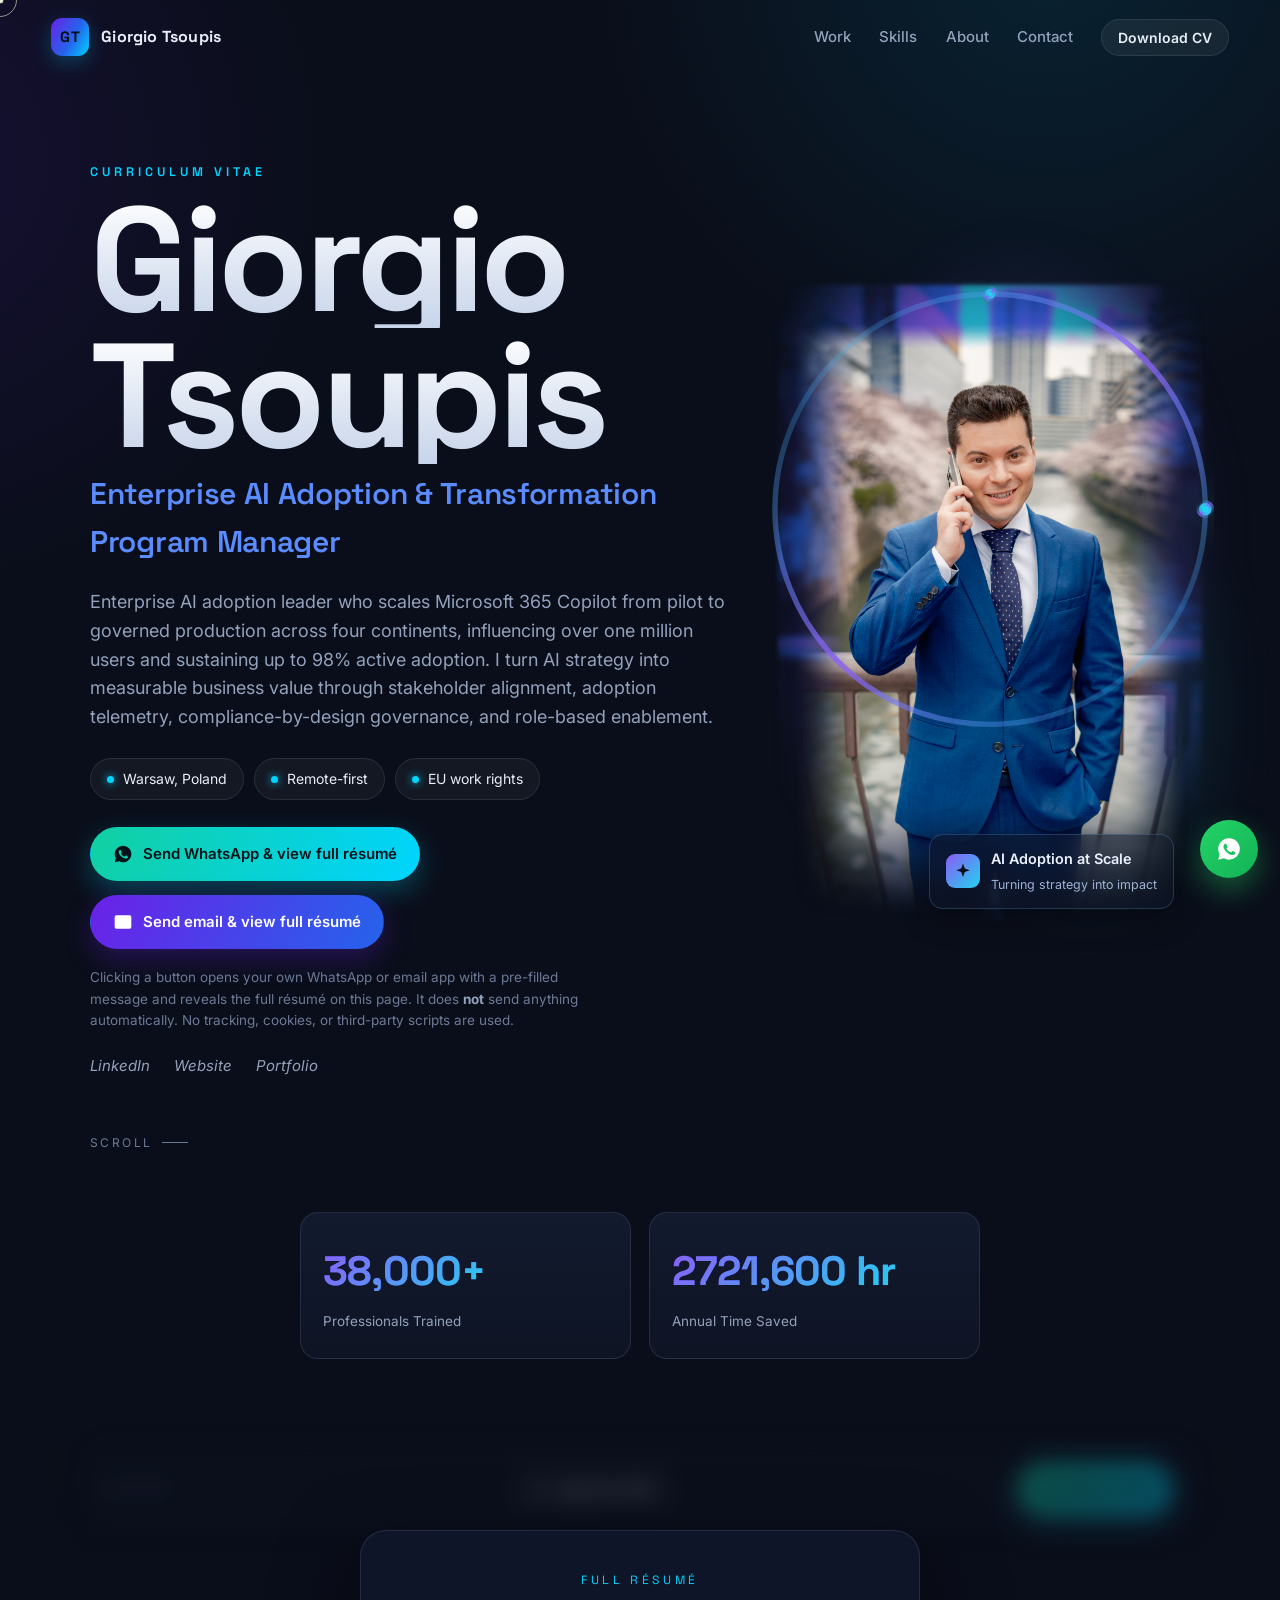
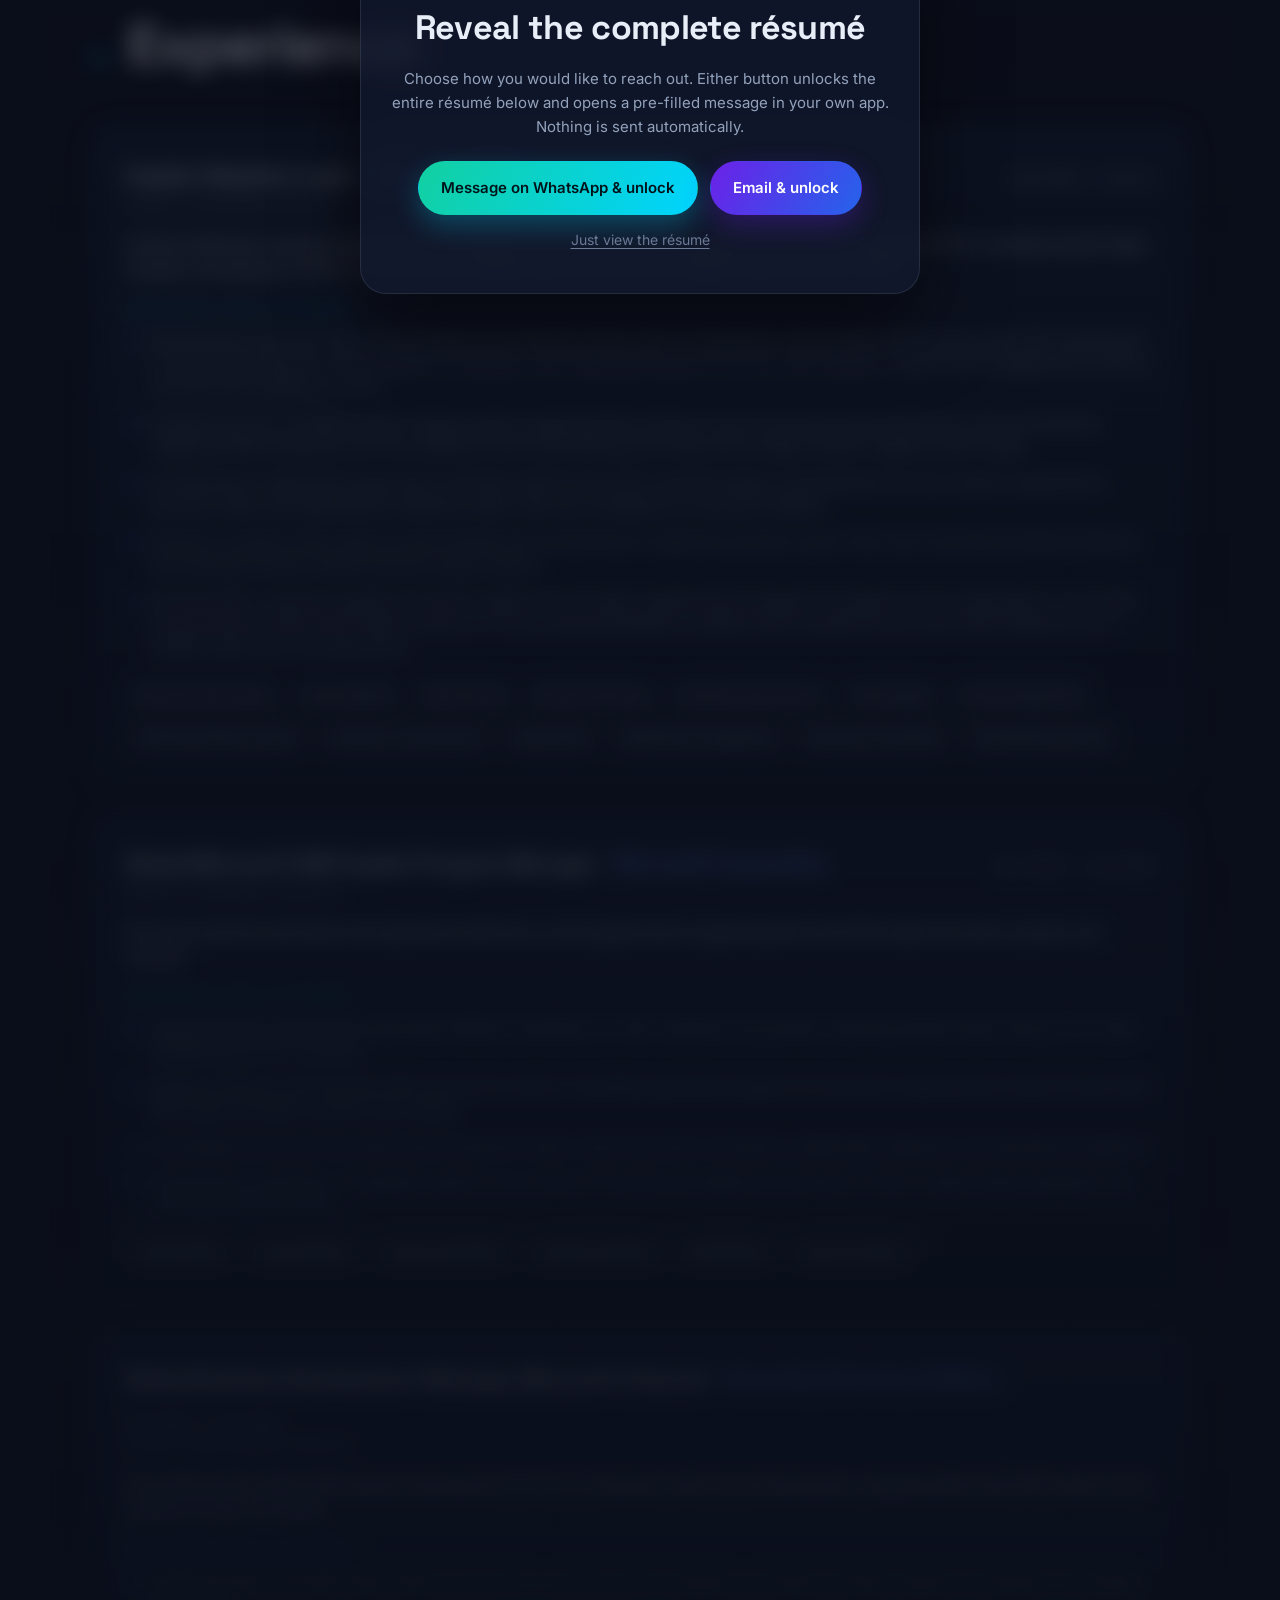
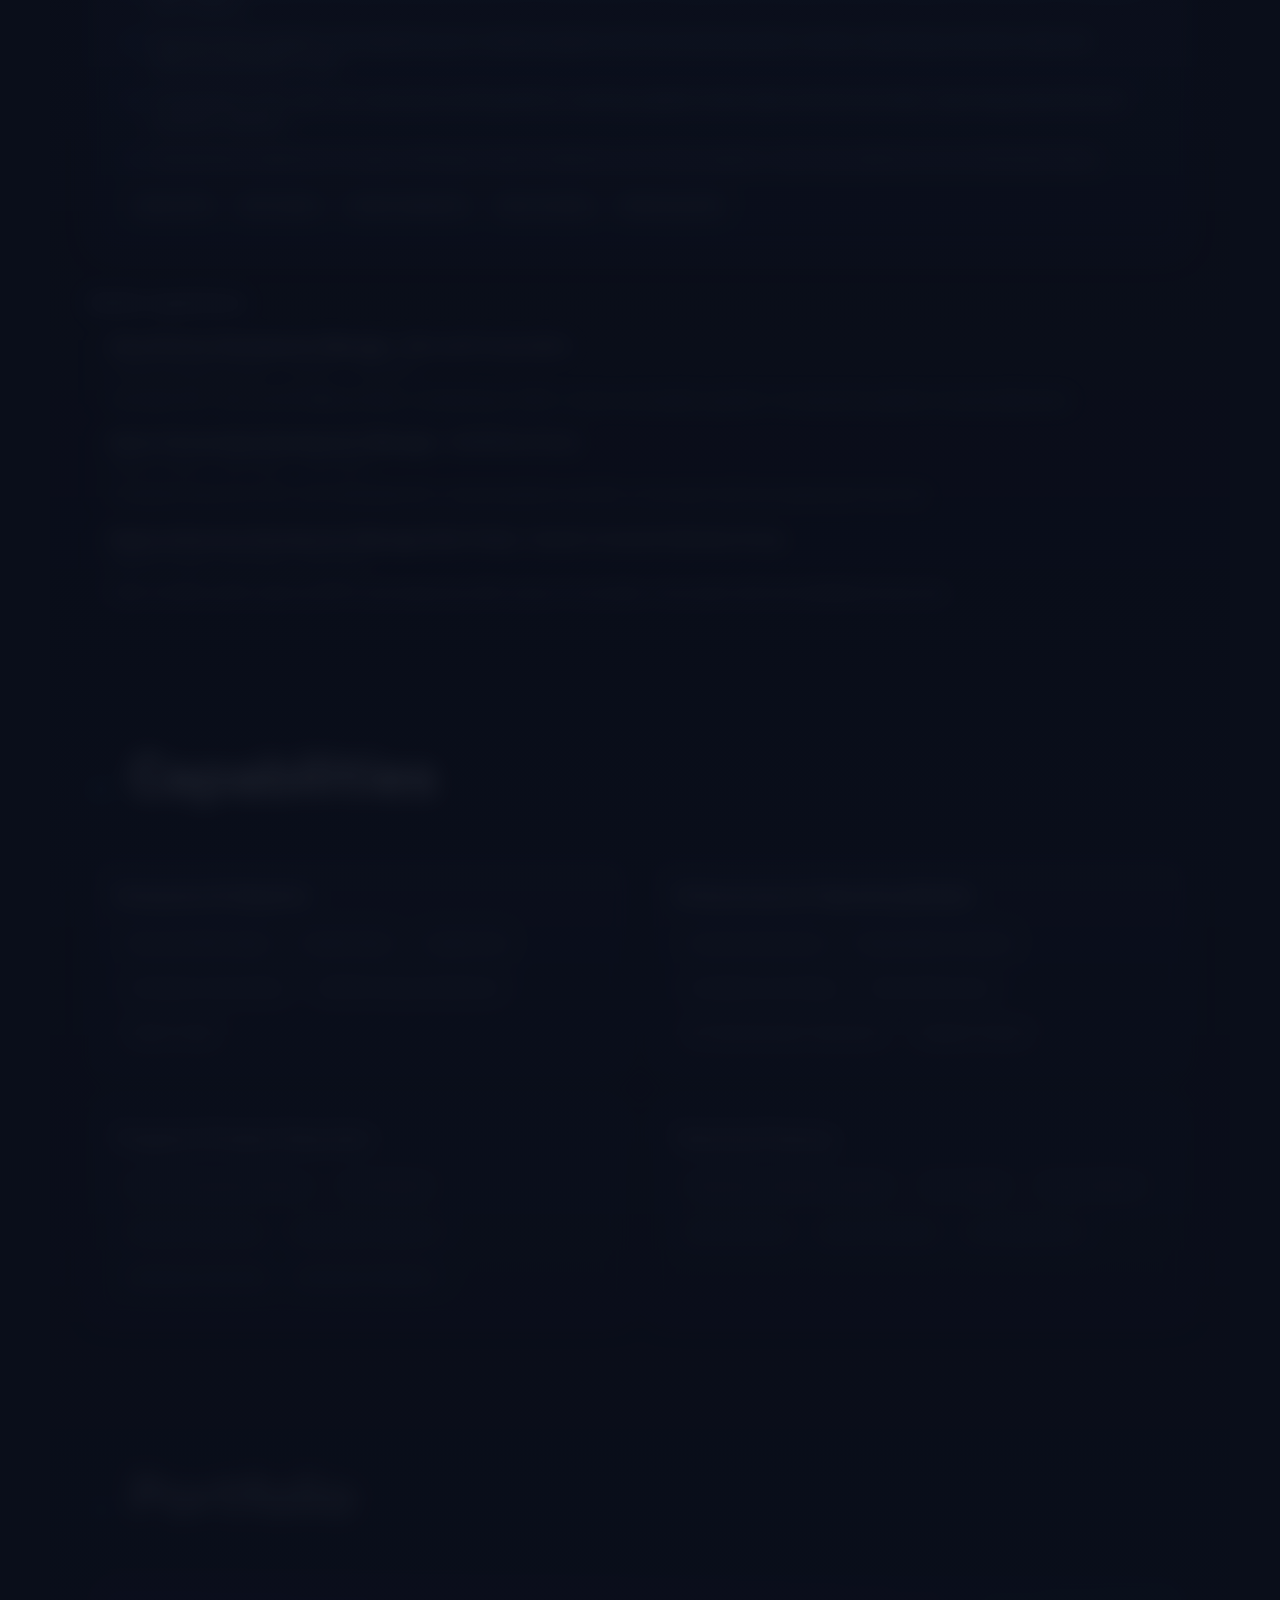
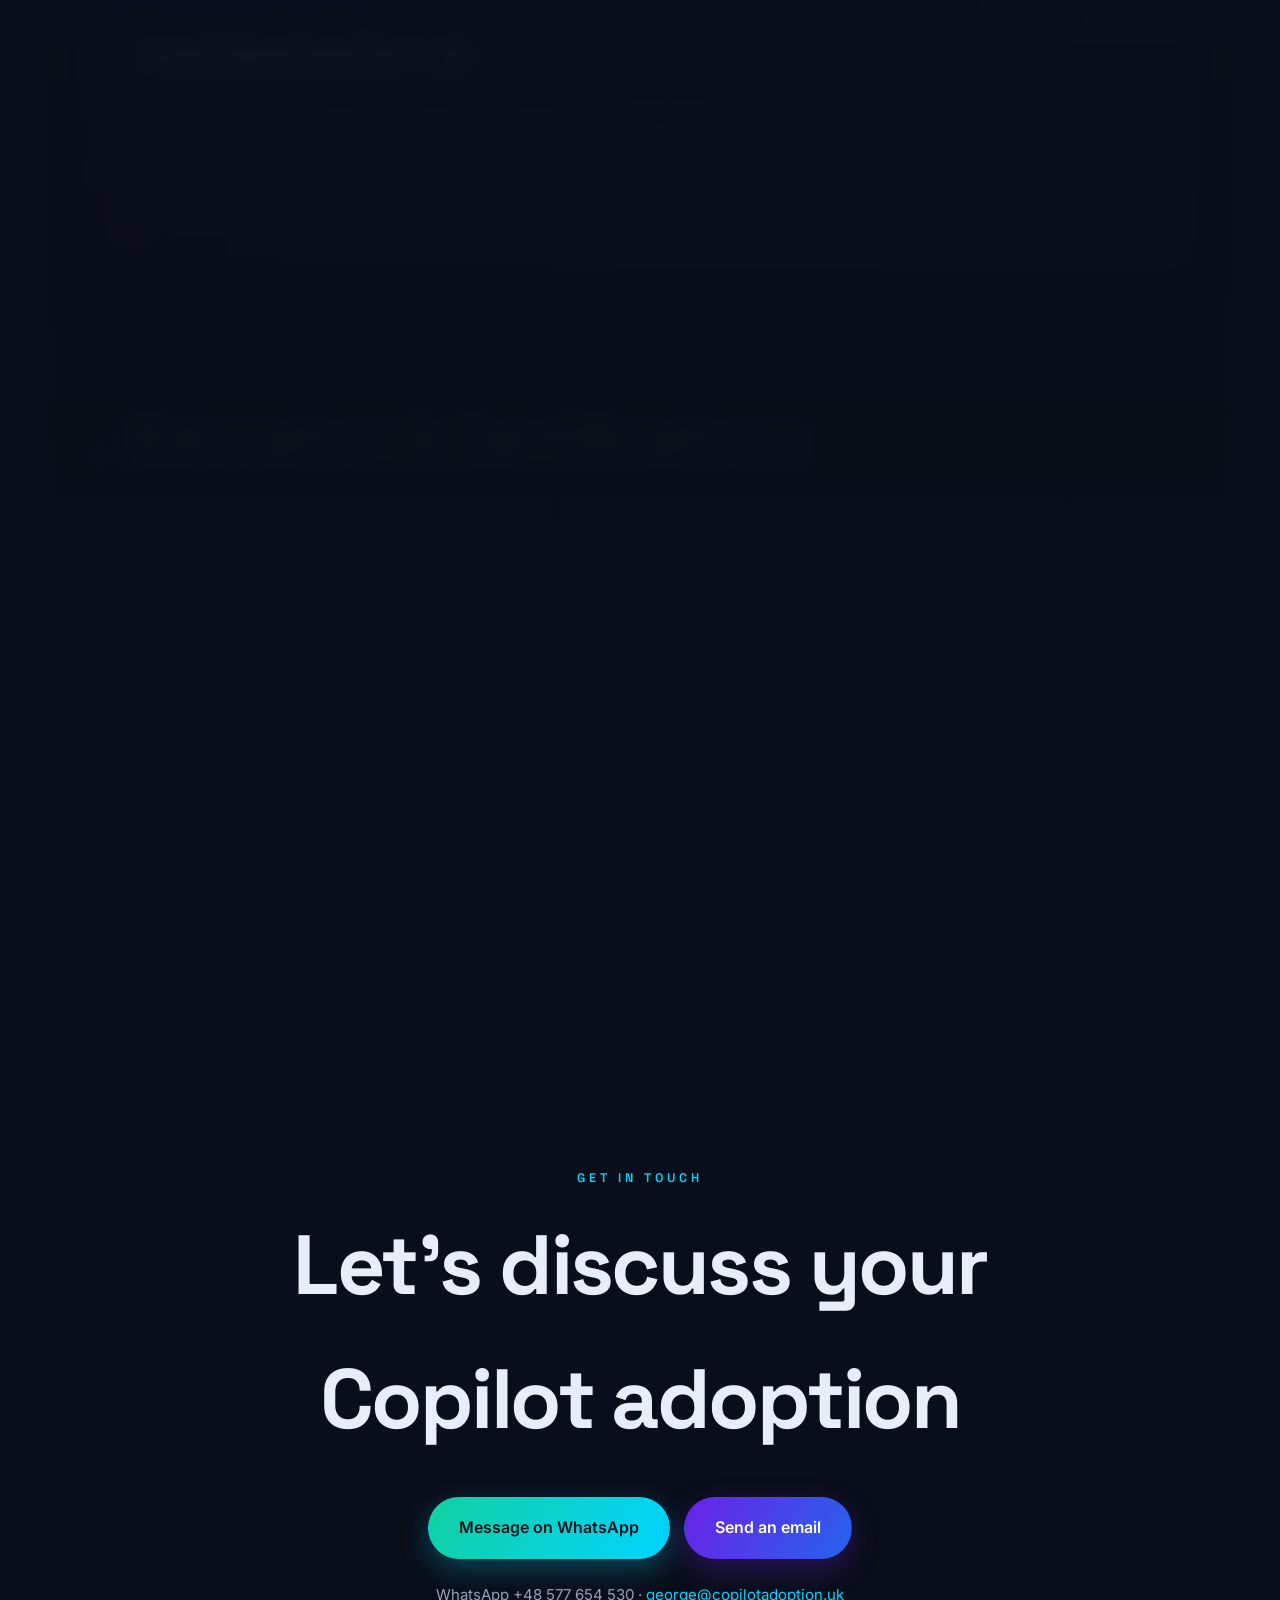
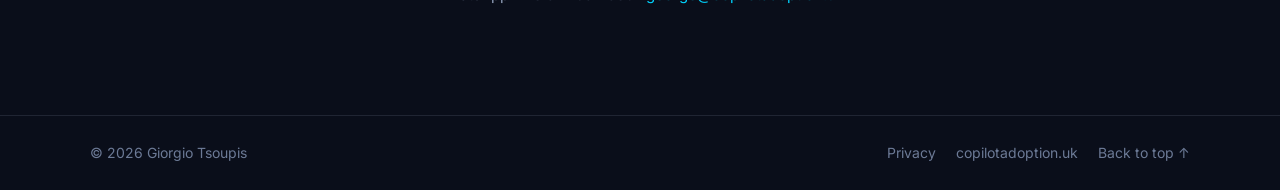
==== Resume_Website/index.html @ d21dc50c "Version 3" ====
<!DOCTYPE html>
<html lang="en">
<head>
<meta charset="UTF-8" />
<meta name="viewport" content="width=device-width, initial-scale=1.0" />
<title>Giorgio Tsoupis — Enterprise AI Adoption & Transformation Program Manager</title>
<meta name="description" content="Interactive résumé of Giorgio (George) Tsoupis, Enterprise AI Adoption & Transformation Program Manager. Microsoft 365 Copilot adoption at scale, 98% active usage, 1M+ users influenced." />
<meta name="author" content="Giorgio Tsoupis" />
<meta name="theme-color" content="#0A0E1A" />
<link rel="canonical" href="https://www.copilotadoption.uk/" />

<!-- Open Graph -->
<meta property="og:type" content="profile" />
<meta property="og:title" content="Giorgio Tsoupis — Enterprise AI Adoption & Transformation Program Manager" />
<meta property="og:description" content="Microsoft 365 Copilot adoption at scale. 98% active usage, 1M+ users influenced, one of Europe's largest 2025 rollouts." />
<meta property="og:image" content="assets/img/og-image.jpg" />
<meta property="og:url" content="https://www.copilotadoption.uk/" />
<meta name="twitter:card" content="summary_large_image" />

<link rel="icon" href="assets/img/favicon.svg" type="image/svg+xml" />
<link rel="apple-touch-icon" href="assets/img/avatar-512.jpg" />

<!-- Fonts -->
<link rel="preconnect" href="https://fonts.googleapis.com" />
<link rel="preconnect" href="https://fonts.gstatic.com" crossorigin />
<link href="https://fonts.googleapis.com/css2?family=Inter:wght@400;500;600&family=Space+Grotesk:wght@500;600;700&display=swap" rel="stylesheet" />

<link rel="stylesheet" href="assets/css/styles.css" />
<link rel="stylesheet" href="assets/css/hero-blend.css" />
<link rel="stylesheet" href="assets/css/print.css" media="print" />

<style>
/* ===== Impact counters — CSS counter animation (no JS number formatting) ===== */
@property --impact-trained { syntax: "<integer>"; initial-value: 1; inherits: false; }
@property --impact-saved   { syntax: "<integer>"; initial-value: 1; inherits: false; }

/* Close the dead space between the hero scroll hint and the counters */
.hero { min-height: 92vh; }

/* Two cards share the width of the old four-box row, never exceeding it */
.metrics-duo {
  display: grid;
  grid-template-columns: repeat(2, minmax(0, 1fr));
  max-width: 760px;
  margin: -2rem auto 0; /* pull the row up toward the scroll hint */
  padding-top: 2rem;
}
.metric-impact .metric-value {
  white-space: nowrap;
  font-size: clamp(1.5rem, 3.2vw, 2.75rem); /* one line, row height <= old boxes */
}

/* Static fallback (no-JS) is replaced by the animated counter once running */
.metrics-duo.impact-run .impact-fallback { display: none; }

.metrics-duo.impact-run .impact-count-trained {
  animation: impactCountTrained 5s cubic-bezier(.22,.61,.36,1) both;
  counter-reset: impactN var(--impact-trained);
}
.metrics-duo.impact-run .impact-count-saved {
  animation: impactCountSaved 5s cubic-bezier(.22,.61,.36,1) both;
  counter-reset: impactN var(--impact-saved);
}
.metrics-duo.impact-run .impact-count::after {
  display: inline-block;
  background: linear-gradient(135deg, #8b5cf6 0%, #22d3ee 100%);
  -webkit-background-clip: text;
  background-clip: text;
  color: transparent;
}
.metrics-duo.impact-run .impact-count-trained::after { content: counter(impactN) ",000+"; }
.metrics-duo.impact-run .impact-count-saved::after   { content: counter(impactN) ",600 hr"; }

@keyframes impactCountTrained { from { --impact-trained: 1; } to { --impact-trained: 38; } }
@keyframes impactCountSaved   { from { --impact-saved: 1; }   to { --impact-saved: 2721; } }

@media (max-width: 640px) {
  .metrics-duo { grid-template-columns: 1fr; margin-top: 0; }
}
@media (prefers-reduced-motion: reduce) {
  .metrics-duo.impact-run .impact-count-trained,
  .metrics-duo.impact-run .impact-count-saved { animation-duration: 1.2s; }
}
</style>

<!-- Structured data -->
<script type="application/ld+json">
{
  "@context": "https://schema.org",
  "@type": "Person",
  "name": "Giorgio Tsoupis",
  "alternateName": "George Tsoupis",
  "jobTitle": "Enterprise AI Adoption & Transformation Program Manager",
  "url": "https://www.copilotadoption.uk",
  "address": { "@type": "PostalAddress", "addressLocality": "Warsaw", "addressCountry": "PL" },
  "sameAs": [
    "https://www.linkedin.com/in/george-tsoupis-ai-program-manager/",
    "https://www.copilotadoption.uk"
  ],
  "knowsLanguage": ["English", "Italian", "Greek", "Spanish"]
}
</script>
</head>
<body>
<a class="skip-link" href="#experience">Skip to résumé content</a>

<!-- Scroll progress -->
<div class="scroll-progress" aria-hidden="true"><span id="progressBar"></span></div>

<!-- Custom cursor -->
<div class="cursor" id="cursorDot" aria-hidden="true"></div>
<div class="cursor-ring" id="cursorRing" aria-hidden="true"></div>

<!-- Header -->
<header class="site-header" id="siteHeader">
  <a href="#top" class="brand" data-cursor="link">
    <span class="brand-mark">GT</span>
    <span class="brand-name">Giorgio Tsoupis</span>
  </a>
  <nav class="site-nav" aria-label="Primary">
    <a href="#experience" data-cursor="link">Work</a>
    <a href="#skills" data-cursor="link">Skills</a>
    <a href="#about" data-cursor="link">About</a>
    <a href="#contact" data-cursor="link">Contact</a>
    <button type="button" class="nav-pdf" id="navPdf" data-cursor="link">Download CV</button>
  </nav>
</header>

<main id="top">

  <!-- HERO -->
  <section class="hero" aria-label="Introduction">
    <div class="hero-grid">
      <div class="hero-text">
        <p class="eyebrow reveal" data-reveal>Curriculum Vitae</p>
        <h1 class="hero-name">
          <span class="line"><span class="line-inner">Giorgio</span></span>
          <span class="line"><span class="line-inner">Tsoupis</span></span>
        </h1>
        <p class="hero-headline reveal" data-reveal>Enterprise AI Adoption &amp; Transformation Program Manager</p>
        <p class="hero-summary reveal" data-reveal>Enterprise AI adoption leader who scales Microsoft&nbsp;365 Copilot from pilot to governed production across four continents, influencing over one million users and sustaining up to 98% active adoption. I turn AI strategy into measurable business value through stakeholder alignment, adoption telemetry, compliance-by-design governance, and role-based enablement.</p>
        <ul class="chips reveal" data-reveal>
          <li><span class="dot"></span>Warsaw, Poland</li>
          <li><span class="dot"></span>Remote-first</li>
          <li><span class="dot"></span>EU work rights</li>
        </ul>
        <div class="hero-cta reveal" data-reveal>
          <a class="btn btn-primary" id="ctaWhatsapp" href="#" data-cursor="cta">
            <svg viewBox="0 0 24 24" width="20" height="20" aria-hidden="true"><path fill="currentColor" d="M12.04 2c-5.5 0-9.96 4.46-9.96 9.96 0 1.76.46 3.45 1.34 4.95L2 22l5.25-1.38a9.9 9.9 0 0 0 4.79 1.22h.01c5.5 0 9.96-4.46 9.96-9.96S17.54 2 12.04 2zm5.8 14.06c-.24.68-1.4 1.32-1.94 1.36-.5.05-.97.24-3.27-.68-2.76-1.09-4.5-3.94-4.64-4.13-.14-.19-1.11-1.48-1.11-2.82 0-1.34.7-2 .95-2.27.24-.27.53-.34.71-.34.18 0 .36 0 .51.01.16.01.39-.06.6.46.24.58.82 2 .89 2.14.07.14.12.31.02.5-.09.19-.14.31-.28.48-.14.17-.29.37-.42.5-.14.14-.28.29-.12.56.16.27.71 1.17 1.53 1.9 1.05.94 1.94 1.23 2.21 1.37.27.14.43.12.59-.07.16-.19.68-.79.86-1.06.18-.27.36-.22.6-.13.24.09 1.55.73 1.82.86.27.14.45.2.51.31.07.12.07.66-.17 1.34z"/></svg>
            Send WhatsApp &amp; view full résumé
          </a>
          <a class="btn btn-secondary" id="ctaEmail" href="#" data-cursor="cta">
            <svg viewBox="0 0 24 24" width="20" height="20" aria-hidden="true"><path fill="currentColor" d="M4 4h16a2 2 0 0 1 2 2v12a2 2 0 0 1-2 2H4a2 2 0 0 1-2-2V6a2 2 0 0 1 2-2zm8 7L4.5 6.5v.01L12 11l7.5-4.49V6.5L12 11z"/></svg>
            Send email &amp; view full résumé
          </a>
        </div>
        <p class="hero-note reveal" data-reveal>Clicking a button opens your own WhatsApp or email app with a pre-filled message and reveals the full résumé on this page. It does <strong>not</strong> send anything automatically. No tracking, cookies, or third-party scripts are used.</p>
        <ul class="hero-social reveal" data-reveal>
          <li><a href="https://www.linkedin.com/in/george-tsoupis-ai-program-manager/" target="_blank" rel="noopener noreferrer" data-cursor="link">LinkedIn</a></li>
          <li><a href="https://www.copilotadoption.uk" target="_blank" rel="noopener noreferrer" data-cursor="link">Website</a></li>
          <li><a href="https://www.copilotadoption.uk" target="_blank" rel="noopener noreferrer" data-cursor="link" id="portfolioLink">Portfolio</a></li>
        </ul>
      </div>
      <div class="hero-media reveal" data-reveal>
        <div class="portrait-frame" data-cursor="media">

          <!-- Duotone environment layer (sits behind the photo) -->
          <span class="hero-scene" aria-hidden="true"></span>

          <!-- Original photo — face & hair untouched, edges feathered in the PNG -->
          <img
            src="assets/img/portrait-blend.png"
            alt="Portrait of Giorgio Tsoupis in a blue suit"
            width="1366" height="2048" loading="eager" decoding="async" />

          <!-- Orbital accent ring -->
          <svg class="hero-orbit" viewBox="0 0 100 100" aria-hidden="true">
            <defs>
              <linearGradient id="heroOrbitGrad" x1="0" y1="0" x2="1" y2="1">
                <stop offset="0"   stop-color="#22d3ee" stop-opacity="0.0"/>
                <stop offset="0.5" stop-color="#8b5cf6" stop-opacity="0.8"/>
                <stop offset="1"   stop-color="#22d3ee" stop-opacity="0.0"/>
              </linearGradient>
            </defs>
            <circle cx="50" cy="50" r="48"/>
            <circle class="node" cx="98" cy="50" r="1.4"/>
            <circle class="node" cx="50" cy="2"  r="1.1"/>
          </svg>

          <!-- Floating credibility micro-card -->
          <div class="hero-tag" aria-hidden="true">
            <span class="tag-ico">
              <svg viewBox="0 0 24 24" width="18" height="18"><path fill="currentColor" d="M12 2l2.4 6.6L21 11l-6.6 2.4L12 20l-2.4-6.6L3 11l6.6-2.4L12 2z"/></svg>
            </span>
            <span>
              <span class="tag-title">AI Adoption at Scale</span><br>
              <span class="tag-sub">Turning strategy into impact</span>
            </span>
          </div>

        </div>
      </div>
    </div>
    <div class="scroll-hint" aria-hidden="true"><span>Scroll</span><i></i></div>
  </section>

  <!-- METRICS: two animated CSS counters (replaces the four stat boxes) -->
  <section class="metrics metrics-duo" id="impactStats" aria-label="Key results">
    <div class="metric metric-impact" data-reveal>
      <div class="metric-value impact-count impact-count-trained"><span class="impact-fallback">38,000+</span></div>
      <div class="metric-label">Professionals Trained</div>
    </div>
    <div class="metric metric-impact" data-reveal>
      <div class="metric-value impact-count impact-count-saved"><span class="impact-fallback">2,721,600 hr</span></div>
      <div class="metric-label">Annual Time Saved</div>
    </div>
  </section>

  <!-- RESUME (gated / blurred until unlocked) -->
  <div class="resume-wrap" id="resumeWrap">
    <div class="resume-gate" id="resumeGate" role="region" aria-label="Reveal full résumé">
      <div class="gate-inner">
        <p class="gate-kicker">Full résumé</p>
        <h2 class="gate-title">Reveal the complete résumé</h2>
        <p class="gate-text">Choose how you would like to reach out. Either button unlocks the entire résumé below and opens a pre-filled message in your own app. Nothing is sent automatically.</p>
        <div class="gate-cta">
          <a class="btn btn-primary" id="gateWhatsapp" href="#" data-cursor="cta">Message on WhatsApp &amp; unlock</a>
          <a class="btn btn-secondary" id="gateEmail" href="#" data-cursor="cta">Email &amp; unlock</a>
        </div>
        <button type="button" class="gate-skip" id="gateSkip" data-cursor="link">Just view the résumé</button>
      </div>
    </div>

    <div class="resume" id="resume" aria-hidden="false">

      <!-- Toolbar -->
      <div class="resume-toolbar" id="resumeToolbar">
        <span class="toolbar-label">Résumé</span>
        <button type="button" class="btn btn-ghost" id="pdfBtn" data-cursor="cta">
          <svg viewBox="0 0 24 24" width="18" height="18" aria-hidden="true"><path fill="currentColor" d="M12 3v10.5l3.5-3.5 1.4 1.4-5.9 5.9-5.9-5.9L6.5 10 10 13.5V3h2zM5 19h14v2H5z"/></svg>
          Export to PDF
        </button>
        <a class="btn btn-primary" id="bookCallBtn" data-cursor="cta"
           href="https://outlook.office.com/bookwithme/user/e53bcdeb6d7a4b50a27a0711dd6d751f@externals.hilti.com?anonymous&ismsaljsauthenabled&ep=bwmEmailSignature"
           target="_blank" rel="noopener noreferrer">
          <svg viewBox="0 0 24 24" width="18" height="18" aria-hidden="true"><path fill="currentColor" d="M19 4h-1V2h-2v2H8V2H6v2H5a2 2 0 0 0-2 2v14a2 2 0 0 0 2 2h14a2 2 0 0 0 2-2V6a2 2 0 0 0-2-2zm0 16H5V10h14v10zM5 8V6h14v2H5z"/></svg>
          Book a Call
        </a>
      </div>

      <!-- EXPERIENCE -->
      <section id="experience" class="block" aria-labelledby="experience-h">
        <header class="block-head" data-reveal>
          <span class="block-index">01</span>
          <h2 id="experience-h" class="block-title">Experience</h2>
        </header>

        <!-- BUILD:EXPERIENCE:START -->
        <article class="exp-item" data-reveal>
          <div class="exp-top">
            <div class="exp-title"><strong>Copilot Adoption Lead</strong> · <span class="exp-company">Hilti Corporation</span></div>
            <div class="exp-dates">Sep 2025 — Present</div>
          </div>
          <div class="exp-loc">Schaan, Liechtenstein (Remote)</div>
          <p class="exp-lead">Led the enterprise-wide Microsoft 365 Copilot adoption program for a complex global manufacturer operating in 120+ countries and all major markets, overseeing an €11M+ AI investment and delivering one of Europe's largest Copilot rollouts in 2025.</p>
          <p class="exp-subhead">Responsibilities &amp; outcomes</p>
          <ul class="exp-bullets">
            <li>Delivered key outcomes: 98% active usage across licensed cohorts, 62% of employees using Copilot multiple times daily, 70% reporting 30 to 120 minutes saved per week, and 98% of business units retaining licenses at full cost, with 224,000+ Copilot actions logged and a 9.36 out of 10 end-user importance score.</li>
            <li>Designed and ran an ADKAR-based change program, applying Kotter 8-Step to secure executive sponsorship and cultural embedding, mapping 30,000 employees into five readiness zones and achieving 70% daily active usage in Month 1 against a 60% target.</li>
            <li>Architected pre-deployment governance with Microsoft Purview, DLP, sensitivity labels, and SharePoint access reviews, supported by technical, data, and organizational readiness audits, with zero compliance or security incidents.</li>
            <li>Defined a company-wide Copilot prompt standard and role libraries for eight key functions, built a 1:50 cross-functional Champion Network, and instituted monthly Copilot business impact reports.</li>
            <li>Achieved 90%+ training completion in Month 1 against a 75% target, establishing the adoption foundation for the organization's June 2026 announcement of Microsoft Copilot Premium for every employee globally, a program that exceeded the UK Government Digital Service's 20,000 Copilot Premium deployment.</li>
          </ul>
          <ul class="tags"><li>Microsoft 365 Copilot</li><li>Prosci ADKAR</li><li>Kotter 8-Step</li><li>Microsoft Purview</li><li>SharePoint governance</li><li>Viva Insights</li><li>Prompt engineering</li><li>Champion Network design</li><li>Executive communication</li><li>ROI analysis</li><li>Stakeholder management</li><li>Enterprise AI adoption</li><li>Organizational change</li></ul>
        </article>

        <article class="exp-item" data-reveal>
          <div class="exp-top">
            <div class="exp-title"><strong>Global Microsoft 365 Copilot Program Manager</strong> · <span class="exp-company">Microsoft Corporation</span></div>
            <div class="exp-dates">Nov 2024 — Aug 2025</div>
          </div>
          <div class="exp-loc">Redmond, Washington (Remote)</div>
          <p class="exp-lead">Drove AI-powered automation and operational efficiency across global teams supporting Microsoft 365 Copilot activation, growth, and renewal.</p>
          <p class="exp-subhead">Responsibilities &amp; outcomes</p>
          <ul class="exp-bullets">
            <li>Operationalized Copilot Studio and Power Platform workflows in a 700+ engineer environment, reducing support ticket costs by 72% while maintaining service continuity.</li>
            <li>Aligned AI delivery with business KPIs and service metrics, translating operational signals into executive-ready decision inputs for Microsoft 365 Copilot activation, growth, and renewal.</li>
            <li>Coordinated execution across Microsoft and partner teams, improving rollout consistency, stakeholder alignment, and operational readiness.</li>
            <li>Contributed to evaluation of AI pipeline options across Azure AI Foundry and related environments to inform Copilot Studio integration and LLM deployment decisions.</li>
          </ul>
          <ul class="tags"><li>Copilot Studio</li><li>Power Platform</li><li>Process automation</li><li>Executive reporting</li><li>KPI definition</li><li>Azure AI Foundry</li></ul>
        </article>

        <article class="exp-item" data-reveal>
          <div class="exp-top">
            <div class="exp-title"><strong>Global Business Development Manager, Microsoft Channel</strong> · <span class="exp-company">Noventiq (formerly Softline)</span></div>
            <div class="exp-dates">Dec 2022 — Dec 2024</div>
          </div>
          <div class="exp-loc">London, United Kingdom (Remote)</div>
          <p class="exp-lead">Drove Microsoft's global CSP business development across 14 companies within the Noventiq group, integrating Microsoft 365 Copilot and AI solutions into go-to-market.</p>
          <p class="exp-subhead">Responsibilities &amp; outcomes</p>
          <ul class="exp-bullets">
            <li>Established Microsoft 365 Copilot delivery across 55+ countries and 14 companies, providing consistent regional coordination in the global CSP channel.</li>
            <li>Operationalized adoption and expansion go-to-market programs with structured execution controls, improving conversion rates and reducing acquisition costs.</li>
            <li>Contributed to 33% year-over-year gross profit growth by coaching a global remote sales and technical team, improving productivity and customer retention.</li>
            <li>Standardized enablement through multilingual Copilot handbooks and virtual programs, improving readiness across distributed teams.</li>
          </ul>
          <ul class="tags"><li>Global GTM</li><li>CSP channel</li><li>Copilot enablement</li><li>Team coaching</li><li>Revenue growth</li></ul>
        </article>

        <div class="earlier" data-reveal>
          <h3 class="earlier-title">Earlier experience</h3>
          <ul class="earlier-list">
            <li><div class="earlier-role"><strong>Cloud Partner Development Manager</strong> · Microsoft Corporation</div><div class="earlier-meta">Central &amp; Eastern Europe · Jul 2017 — Apr 2020</div><p>Activated 100+ ISVs and 90 SMB providers, contributing to 100%+ Azure consumption growth; 11 consecutive quarters of quota attainment.</p></li>
            <li><div class="earlier-role"><strong>Senior Partnerships Development Manager</strong> · InterWorks.Cloud</div><div class="earlier-meta">Athens, Greece · Mar 2020 — Nov 2022</div><p>Increased revenue by 30% and onboarded 150+ channel partners and ISVs. Concurrent with the Huawei part-time role.</p></li>
            <li><div class="earlier-role"><strong>Regional Business Development Manager (Part-Time)</strong> · Huawei Consumer Business Group</div><div class="earlier-meta">Warsaw, Poland · Apr 2020 — Dec 2021</div><p>Grew monthly active users by 87.5% and revenue by 40% across 13 countries. Concurrent with the InterWorks.Cloud role.</p></li>
          </ul>
        </div>
        <!-- BUILD:EXPERIENCE:END -->
      </section>

      <!-- SKILLS -->
      <section id="skills" class="block" aria-labelledby="skills-h">
        <header class="block-head" data-reveal>
          <span class="block-index">02</span>
          <h2 id="skills-h" class="block-title">Capabilities</h2>
        </header>
        <!-- BUILD:SKILLS:START -->
        <div class="skills-grid">
          <div class="skill-card" data-reveal><h3>Enterprise AI Adoption</h3><ul><li>Microsoft 365 Copilot</li><li>Copilot Studio</li><li>Copilot Chat</li><li>Champion Communities</li><li>ADKAR Change Enablement</li><li>Kotter 8-Step</li></ul></div>
          <div class="skill-card" data-reveal><h3>AI Governance &amp; Operating Models</h3><ul><li>License Governance</li><li>Responsible AI Controls</li><li>Compliance-by-Design</li><li>Microsoft Purview</li><li>EU Data Boundary Awareness</li><li>Adoption Policies</li></ul></div>
          <div class="skill-card" data-reveal><h3>Program &amp; Product Execution</h3><ul><li>PoC-to-Production Delivery</li><li>KPI Definition</li><li>Executive Reporting</li><li>Stakeholder Alignment</li><li>Roadmap Ownership</li><li>Backlog Prioritization</li></ul></div>
          <div class="skill-card" data-reveal><h3>Technical Fluency</h3><ul><li>Telemetry &amp; Adoption Analytics</li><li>Viva Insights</li><li>Power Platform</li><li>Microsoft Entra</li><li>Azure AI Foundry</li><li>LLM Applications</li></ul></div>
        </div>
        <!-- BUILD:SKILLS:END -->
      </section>

      <!-- PORTFOLIO / PROJECTS -->
      <section id="portfolio" class="block" aria-labelledby="portfolio-h">
        <header class="block-head" data-reveal>
          <span class="block-index">03</span>
          <h2 id="portfolio-h" class="block-title">Portfolio</h2>
        </header>
        <a class="portfolio-card" href="https://www.copilotadoption.uk" target="_blank" rel="noopener noreferrer" data-reveal data-cursor="cta">
          <div class="portfolio-copy">
            <h3>copilotadoption.uk</h3>
            <p>Keynotes, workshops, enablement programs, and case studies on Microsoft&nbsp;365 Copilot adoption and change management. Visit the full portfolio and speaking page.</p>
            <span class="portfolio-link">Open portfolio
              <svg viewBox="0 0 24 24" width="18" height="18" aria-hidden="true"><path fill="currentColor" d="M7 17L17 7M9 7h8v8"/></svg>
            </span>
          </div>
        </a>
      </section>

      <!-- EDUCATION & CERTS -->
      <section id="about" class="block" aria-labelledby="about-h">
        <header class="block-head" data-reveal>
          <span class="block-index">04</span>
          <h2 id="about-h" class="block-title">Education &amp; Certifications</h2>
        </header>
        <div class="two-col">
          <div data-reveal>
            <h3 class="col-title">Education</h3>
            <ul class="plain-list"><li>Master's Degree in International Relations</li></ul>
            <h3 class="col-title">Languages</h3>
            <ul class="lang-list">
              <li><span>English</span><em>Full Professional</em></li>
              <li><span>Italian</span><em>Native / Bilingual</em></li>
              <li><span>Greek</span><em>Native / Bilingual</em></li>
              <li><span>Spanish</span><em>Learning</em></li>
            </ul>
          </div>
          <div data-reveal>
            <h3 class="col-title">Microsoft Copilot &amp; AI</h3>
            <ul class="plain-list">
              <li>Microsoft Copilot Sales Champion</li>
              <li>Copilot for Microsoft 365 Technical Champion</li>
              <li>Copilot Partner Bootcamp</li>
              <li>Microsoft 365 Business Value Sales Proficiency Badge</li>
              <li>Implement Copilot for Microsoft 365</li>
              <li>Fundamental AI Concepts</li>
              <li>Career Essentials in Generative AI</li>
              <li>Building in Microsoft Copilot Studio</li>
              <li>Learning Microsoft 365 Copilot (2024)</li>
            </ul>
            <h3 class="col-title">Change Management &amp; Leadership</h3>
            <ul class="plain-list">
              <li>Management Excellence at Microsoft: Model, Coach, Care</li>
              <li>Persuasive Coaching: Coaching with Influence</li>
              <li>Working in Harmony as a Senior Team</li>
            </ul>
          </div>
        </div>
      </section>

    </div><!-- /.resume -->
  </div><!-- /.resume-wrap -->

  <!-- CONTACT -->
  <section id="contact" class="contact" aria-labelledby="contact-h">
    <p class="eyebrow reveal" data-reveal>Get in touch</p>
    <h2 id="contact-h" class="contact-title reveal" data-reveal>Let's discuss your Copilot adoption</h2>
    <div class="contact-cta reveal" data-reveal>
      <a class="btn btn-primary btn-lg" id="footerWhatsapp" href="#" data-cursor="cta">Message on WhatsApp</a>
      <a class="btn btn-secondary btn-lg" id="footerEmail" href="#" data-cursor="cta">Send an email</a>
    </div>
    <p class="contact-alt reveal" data-reveal>WhatsApp <span id="waNumber">+48 577 654 530</span> · <a href="mailto:george@copilotadoption.uk" data-cursor="link">george@copilotadoption.uk</a></p>
  </section>

  <footer class="site-footer">
    <div class="footer-inner">
      <span>© <span id="year">2026</span> Giorgio Tsoupis</span>
      <div class="footer-links">
        <a href="privacy.html" data-cursor="link">Privacy</a>
        <a href="https://www.copilotadoption.uk" target="_blank" rel="noopener noreferrer" data-cursor="link">copilotadoption.uk</a>
        <a href="#top" data-cursor="link">Back to top ↑</a>
      </div>
    </div>
  </footer>

</main>

<!-- Floating WhatsApp -->
<a class="fab-whatsapp" id="fabWhatsapp" href="#" aria-label="Message Giorgio on WhatsApp" data-cursor="cta">
  <svg viewBox="0 0 24 24" width="26" height="26" aria-hidden="true"><path fill="currentColor" d="M12.04 2c-5.5 0-9.96 4.46-9.96 9.96 0 1.76.46 3.45 1.34 4.95L2 22l5.25-1.38a9.9 9.9 0 0 0 4.79 1.22h.01c5.5 0 9.96-4.46 9.96-9.96S17.54 2 12.04 2zm5.8 14.06c-.24.68-1.4 1.32-1.94 1.36-.5.05-.97.24-3.27-.68-2.76-1.09-4.5-3.94-4.64-4.13-.14-.19-1.11-1.48-1.11-2.82 0-1.34.7-2 .95-2.27.24-.27.53-.34.71-.34.18 0 .36 0 .51.01.16.01.39-.06.6.46.24.58.82 2 .89 2.14.07.14.12.31.02.5-.09.19-.14.31-.28.48-.14.17-.29.37-.42.5-.14.14-.28.29-.12.56.16.27.71 1.17 1.53 1.9 1.05.94 1.94 1.23 2.21 1.37.27.14.43.12.59-.07.16-.19.68-.79.86-1.06.18-.27.36-.22.6-.13.24.09 1.55.73 1.82.86.27.14.45.2.51.31.07.12.07.66-.17 1.34z"/></svg>
</a>

<script src="assets/js/main.js" defer></script>
<script>
/* Impact counters: count up when the stats scroll into view.
   Primary path: pure CSS counter animation (@property + keyframes + counter-reset).
   Fallback path (browsers without @property): rAF-driven text update.
   Reduced motion: same animation, shortened to 1.2s. */
(function () {
  var section = document.getElementById('impactStats');
  if (!section) return;

  var reduced = window.matchMedia('(prefers-reduced-motion: reduce)').matches;
  var DURATION = reduced ? 1200 : 5000;

  function jsCount() {
    var items = [
      { el: section.querySelector('.impact-count-trained .impact-fallback'), target: 38000, suffix: '+' },
      { el: section.querySelector('.impact-count-saved .impact-fallback'),   target: 2721600, suffix: ' hr' }
    ];
    var t0 = null;
    function tick(t) {
      if (!t0) t0 = t;
      var p = Math.min((t - t0) / DURATION, 1);
      var e = 1 - Math.pow(1 - p, 3);
      items.forEach(function (it) {
        it.el.textContent = Math.round(1 + e * (it.target - 1)).toLocaleString('en-US') + it.suffix;
      });
      if (p < 1) requestAnimationFrame(tick);
    }
    requestAnimationFrame(tick);
  }

  function start() {
    if (window.CSS && typeof CSS.registerProperty === 'function') {
      section.classList.add('impact-run');
    } else {
      jsCount();
    }
  }

  var io = new IntersectionObserver(function (entries) {
    entries.forEach(function (entry) {
      if (entry.isIntersecting) { start(); io.disconnect(); }
    });
  }, { threshold: 0.2 });
  io.observe(section);
})();
</script>
</body>
</html>
---- Resume_Website/assets/css/styles.css ----
/* ============================================================
   Giorgio Tsoupis — Interactive Résumé
   Design: editorial, dark, premium. Inspired by the flow of
   portfolio sites (big type, generous space, restrained motion).
   ============================================================ */

:root {
  --bg: #0A0E1A;
  --bg-2: #0E1424;
  --panel: #121a2e;
  --panel-2: #16203a;
  --line: rgba(148, 163, 184, 0.16);
  --text: #E8EEF7;
  --muted: #93A2BC;
  --muted-2: #6C7A96;
  --accent: #00D4FF;
  --accent-2: #5B8CFF;
  --violet: #6B21E8;
  --grad: linear-gradient(120deg, #6B21E8 0%, #2563EB 55%, #00D4FF 100%);
  --radius: 18px;
  --radius-lg: 26px;
  --maxw: 1180px;
  --ease: cubic-bezier(0.22, 1, 0.36, 1);
  --font-display: "Space Grotesk", "Inter", system-ui, sans-serif;
  --font-body: "Inter", system-ui, -apple-system, "Segoe UI", sans-serif;
}

* { box-sizing: border-box; margin: 0; padding: 0; }
html { scroll-behavior: smooth; -webkit-text-size-adjust: 100%; }
@media (prefers-reduced-motion: reduce) { html { scroll-behavior: auto; } }

body {
  font-family: var(--font-body);
  background: var(--bg);
  color: var(--text);
  line-height: 1.6;
  overflow-x: hidden;
  -webkit-font-smoothing: antialiased;
  text-rendering: optimizeLegibility;
}
body::before {
  /* ambient background wash */
  content: "";
  position: fixed; inset: 0;
  background:
    radial-gradient(60vw 60vw at 82% -6%, rgba(0, 212, 255, 0.10), transparent 60%),
    radial-gradient(55vw 55vw at -8% 18%, rgba(107, 33, 232, 0.12), transparent 62%),
    var(--bg);
  z-index: -2;
}

img { max-width: 100%; display: block; }
a { color: inherit; text-decoration: none; }

.skip-link {
  position: absolute; left: -999px; top: 0; z-index: 1000;
  background: var(--accent); color: #001018; padding: 10px 16px; border-radius: 0 0 10px 0; font-weight: 600;
}
.skip-link:focus { left: 0; }

/* ---------- Scroll progress ---------- */
.scroll-progress {
  position: fixed; top: 0; left: 0; right: 0; height: 3px; z-index: 200;
  background: transparent; pointer-events: none;
}
.scroll-progress span {
  display: block; height: 100%; width: 0%;
  background: var(--grad);
  box-shadow: 0 0 12px rgba(0, 212, 255, 0.5);
}

/* ---------- Custom cursor ---------- */
.cursor, .cursor-ring { position: fixed; top: 0; left: 0; z-index: 300; pointer-events: none; border-radius: 50%; mix-blend-mode: difference; }
.cursor { width: 7px; height: 7px; background: #fff; transform: translate(-50%, -50%); }
.cursor-ring { width: 34px; height: 34px; border: 1.5px solid rgba(255,255,255,0.6); transform: translate(-50%, -50%); transition: width .25s var(--ease), height .25s var(--ease), border-color .25s var(--ease), background .25s var(--ease); }
.cursor-ring.grow { width: 66px; height: 66px; border-color: transparent; background: rgba(0,212,255,0.18); }
body.using-touch .cursor, body.using-touch .cursor-ring { display: none; }
@media (pointer: coarse) { .cursor, .cursor-ring { display: none; } }

/* ---------- Header ---------- */
.site-header {
  position: fixed; top: 0; left: 0; right: 0; z-index: 150;
  display: flex; align-items: center; justify-content: space-between;
  padding: 18px clamp(18px, 4vw, 54px);
  transition: background .4s var(--ease), backdrop-filter .4s var(--ease), padding .4s var(--ease), border-color .4s var(--ease);
  border-bottom: 1px solid transparent;
}
.site-header.scrolled {
  background: rgba(10, 14, 26, 0.72);
  backdrop-filter: blur(14px) saturate(140%);
  border-bottom-color: var(--line);
  padding-top: 12px; padding-bottom: 12px;
}
.brand { display: inline-flex; align-items: center; gap: 12px; font-family: var(--font-display); font-weight: 700; }
.brand-mark {
  width: 38px; height: 38px; border-radius: 11px; display: grid; place-items: center;
  background: var(--grad); color: #001018; font-size: 15px; letter-spacing: .5px;
  box-shadow: 0 6px 20px rgba(0, 212, 255, 0.25);
}
.brand-name { font-size: 16px; letter-spacing: .2px; }
.site-nav { display: flex; align-items: center; gap: clamp(14px, 2.2vw, 30px); }
.site-nav a { color: var(--muted); font-size: 15px; font-weight: 500; position: relative; padding: 4px 0; }
.site-nav a::after { content: ""; position: absolute; left: 0; bottom: -2px; width: 0; height: 2px; background: var(--accent); transition: width .3s var(--ease); }
.site-nav a:hover, .site-nav a:focus-visible { color: var(--text); }
.site-nav a:hover::after, .site-nav a:focus-visible::after { width: 100%; }
.nav-pdf {
  font-family: var(--font-body); cursor: pointer; color: var(--text); font-size: 14px; font-weight: 600;
  background: rgba(255,255,255,0.06); border: 1px solid var(--line); padding: 9px 16px; border-radius: 999px;
  transition: background .3s var(--ease), border-color .3s var(--ease), transform .2s var(--ease);
}
.nav-pdf:hover { background: rgba(0,212,255,0.14); border-color: rgba(0,212,255,0.5); }
@media (max-width: 760px) { .brand-name { display: none; } .site-nav a:not(.nav-pdf) { display: none; } .site-nav .nav-pdf { display: inline-block; } }

/* ---------- Layout helpers ---------- */
section, .resume-wrap { position: relative; }
.eyebrow {
  font-family: var(--font-display); text-transform: uppercase; letter-spacing: .32em;
  font-size: 12.5px; font-weight: 600; color: var(--accent);
}

/* ---------- Hero ---------- */
.hero { max-width: var(--maxw); margin: 0 auto; padding: clamp(120px, 18vh, 200px) clamp(18px, 4vw, 40px) 60px; }
.hero-grid { display: grid; grid-template-columns: 1.35fr 0.85fr; gap: clamp(24px, 5vw, 64px); align-items: center; }
.hero-name {
  font-family: var(--font-display); font-weight: 700; line-height: 0.92;
  font-size: clamp(56px, 12vw, 148px); letter-spacing: -0.03em; margin: 10px 0 6px;
}
.hero-name .line { display: block; overflow: hidden; }
.hero-name .line-inner {
  display: block;
  background: linear-gradient(180deg, #ffffff 0%, #c7d4ea 100%);
  -webkit-background-clip: text; background-clip: text; color: transparent;
}
.hero-headline { font-family: var(--font-display); font-weight: 600; font-size: clamp(19px, 2.6vw, 30px); color: var(--accent-2); letter-spacing: -0.01em; margin-bottom: 22px; }
.hero-summary { color: var(--muted); font-size: clamp(15px, 1.5vw, 18px); max-width: 60ch; }
.chips { list-style: none; display: flex; flex-wrap: wrap; gap: 10px; margin: 26px 0; }
.chips li { display: inline-flex; align-items: center; gap: 9px; background: rgba(255,255,255,0.045); border: 1px solid var(--line); padding: 9px 16px; border-radius: 999px; font-size: 14px; color: var(--text); }
.chips .dot { width: 7px; height: 7px; border-radius: 50%; background: var(--accent); box-shadow: 0 0 8px var(--accent); }

.hero-cta { display: flex; flex-wrap: wrap; gap: 14px; margin: 8px 0 18px; }
.hero-note { color: var(--muted-2); font-size: 13.5px; max-width: 56ch; }
.hero-note strong { color: var(--muted); }
.hero-social { list-style: none; display: flex; gap: 24px; margin-top: 22px; }
.hero-social a { font-style: italic; color: var(--muted); font-size: 15px; position: relative; }
.hero-social a::after { content: ""; position: absolute; left: 0; bottom: -3px; width: 0; height: 1px; background: currentColor; transition: width .3s var(--ease); }
.hero-social a:hover { color: var(--text); }
.hero-social a:hover::after { width: 100%; }

/* Portrait */
.hero-media { display: flex; justify-content: center; }
.portrait-frame {
  position: relative; width: min(380px, 78vw); aspect-ratio: 3 / 4;
  border-radius: var(--radius-lg); overflow: hidden;
  border: 1px solid rgba(255,255,255,0.1);
  box-shadow: 0 30px 80px rgba(0,0,0,0.55), inset 0 0 0 1px rgba(255,255,255,0.04);
  transition: transform .5s var(--ease);
}
.portrait-frame img { width: 100%; height: 100%; object-fit: cover; }
.portrait-glow { position: absolute; inset: -2px; border-radius: inherit; background: linear-gradient(160deg, rgba(0,212,255,0.0), rgba(107,33,232,0.28)); mix-blend-mode: screen; pointer-events: none; }
.portrait-frame::after { content: ""; position: absolute; inset: 0; background: linear-gradient(180deg, transparent 55%, rgba(10,14,26,0.5)); pointer-events: none; }

.scroll-hint { display: flex; align-items: center; gap: 10px; margin-top: 54px; color: var(--muted-2); font-size: 12px; letter-spacing: .2em; text-transform: uppercase; }
.scroll-hint i { width: 26px; height: 1px; background: var(--muted-2); position: relative; overflow: hidden; }
.scroll-hint i::after { content: ""; position: absolute; left: -26px; top: 0; width: 26px; height: 1px; background: var(--accent); animation: scrollLine 2.2s var(--ease) infinite; }
@keyframes scrollLine { 0% { left: -26px; } 60%,100% { left: 26px; } }

@media (max-width: 860px) {
  .hero-grid { grid-template-columns: 1fr; }
  .hero-media { order: -1; }
  .portrait-frame { width: min(260px, 62vw); }
}

/* ---------- Metrics ---------- */
.metrics {
  max-width: var(--maxw); margin: 0 auto; padding: 30px clamp(18px, 4vw, 40px) 70px;
  display: grid; grid-template-columns: repeat(4, 1fr); gap: 18px;
}
.metric { background: linear-gradient(180deg, var(--panel), var(--bg-2)); border: 1px solid var(--line); border-radius: var(--radius); padding: 26px 22px; }
.metric-value { font-family: var(--font-display); font-weight: 700; font-size: clamp(30px, 4.4vw, 52px); letter-spacing: -0.02em; background: var(--grad); -webkit-background-clip: text; background-clip: text; color: transparent; }
.metric-label { color: var(--muted); font-size: 13.5px; margin-top: 6px; }
@media (max-width: 780px) { .metrics { grid-template-columns: repeat(2, 1fr); } }

/* ---------- Résumé gate (blur) ---------- */
.resume-wrap { max-width: var(--maxw); margin: 0 auto; padding: 0 clamp(18px, 4vw, 40px); }
.resume { transition: filter .7s var(--ease), opacity .7s var(--ease); }
.resume-wrap.locked .resume { filter: blur(11px); opacity: .55; pointer-events: none; user-select: none; }
.resume-wrap.locked { position: relative; }

.resume-gate {
  position: absolute; inset: 0; z-index: 20; display: grid; place-items: start center;
  padding-top: clamp(40px, 9vh, 110px);
  background: linear-gradient(180deg, rgba(10,14,26,0.35) 0%, rgba(10,14,26,0.75) 40%, var(--bg) 92%);
  opacity: 1; transition: opacity .6s var(--ease), visibility .6s var(--ease);
}
.resume-wrap:not(.locked) .resume-gate { opacity: 0; visibility: hidden; pointer-events: none; }
.gate-inner {
  text-align: center; max-width: 560px; padding: 40px 30px;
  background: rgba(18, 26, 46, 0.72); backdrop-filter: blur(10px);
  border: 1px solid var(--line); border-radius: var(--radius-lg);
  box-shadow: 0 30px 80px rgba(0,0,0,0.5);
}
.gate-kicker { font-family: var(--font-display); text-transform: uppercase; letter-spacing: .3em; font-size: 12px; color: var(--accent); margin-bottom: 10px; }
.gate-title { font-family: var(--font-display); font-weight: 700; font-size: clamp(24px, 3.4vw, 34px); letter-spacing: -0.02em; }
.gate-text { color: var(--muted); margin: 12px 0 22px; font-size: 15px; }
.gate-cta { display: flex; flex-wrap: wrap; gap: 12px; justify-content: center; }
.gate-skip { margin-top: 16px; background: none; border: none; color: var(--muted-2); font-family: var(--font-body); font-size: 14px; cursor: pointer; text-decoration: underline; text-underline-offset: 3px; }
.gate-skip:hover { color: var(--text); }

/* ---------- Buttons ---------- */
.btn {
  display: inline-flex; align-items: center; gap: 10px; cursor: pointer;
  font-family: var(--font-body); font-weight: 600; font-size: 15px;
  padding: 14px 22px; border-radius: 999px; border: 1px solid transparent;
  transition: transform .2s var(--ease), box-shadow .3s var(--ease), background .3s var(--ease), border-color .3s var(--ease);
}
.btn svg { flex-shrink: 0; }
.btn-primary { background: linear-gradient(120deg, #12d0a1, #00D4FF); color: #00131a; box-shadow: 0 10px 28px rgba(0, 212, 255, 0.28); }
.btn-primary:hover { transform: translateY(-2px); box-shadow: 0 16px 38px rgba(0, 212, 255, 0.4); }
.btn-secondary { background: linear-gradient(120deg, #6B21E8, #2563EB); color: #fff; box-shadow: 0 10px 28px rgba(107, 33, 232, 0.3); }
.btn-secondary:hover { transform: translateY(-2px); box-shadow: 0 16px 38px rgba(37, 99, 235, 0.42); }
.btn-ghost { background: rgba(255,255,255,0.05); border-color: var(--line); color: var(--text); }
.btn-ghost:hover { background: rgba(0,212,255,0.14); border-color: rgba(0,212,255,0.5); transform: translateY(-2px); }
.btn-lg { padding: 17px 30px; font-size: 16px; }

/* ---------- Résumé blocks ---------- */
.resume-toolbar {
  position: sticky; top: 70px; z-index: 15;
  display: flex; align-items: center; justify-content: space-between;
  padding: 12px 16px; margin: 20px 0 8px;
  background: rgba(14, 20, 36, 0.8); backdrop-filter: blur(10px);
  border: 1px solid var(--line); border-radius: 14px;
}
.toolbar-label { font-family: var(--font-display); letter-spacing: .2em; text-transform: uppercase; font-size: 12px; color: var(--muted); }

.block { padding: clamp(40px, 7vh, 84px) 0; border-top: 1px solid var(--line); }
.block:first-of-type { border-top: none; }
.block-head { display: flex; align-items: baseline; gap: 18px; margin-bottom: 34px; }
.block-index { font-family: var(--font-display); font-weight: 600; color: var(--accent); font-size: 15px; letter-spacing: .1em; }
.block-title { font-family: var(--font-display); font-weight: 700; font-size: clamp(30px, 5vw, 56px); letter-spacing: -0.02em; }

/* Experience item */
.exp-item {
  background: linear-gradient(180deg, var(--panel), var(--bg-2));
  border: 1px solid var(--line); border-radius: var(--radius-lg);
  padding: clamp(22px, 3vw, 34px); margin-bottom: 22px;
  transition: border-color .4s var(--ease), transform .4s var(--ease);
}
.exp-item:hover { border-color: rgba(0,212,255,0.32); transform: translateY(-3px); }
.exp-top { display: flex; align-items: baseline; justify-content: space-between; gap: 16px; flex-wrap: wrap; }
.exp-title { font-size: clamp(17px, 2vw, 21px); }
.exp-title strong { font-family: var(--font-display); font-weight: 600; }
.exp-company { color: var(--accent-2); font-weight: 600; }
.exp-dates { font-family: var(--font-display); color: var(--muted); font-size: 14px; white-space: nowrap; letter-spacing: .04em; }
.exp-loc { color: var(--muted-2); font-size: 14px; margin-top: 2px; }
.exp-lead { margin: 16px 0 6px; color: var(--text); font-size: 15.5px; }
.exp-subhead { font-family: var(--font-display); text-transform: uppercase; letter-spacing: .18em; font-size: 11.5px; color: var(--accent); margin: 18px 0 10px; }
.exp-bullets { list-style: none; display: grid; gap: 11px; }
.exp-bullets li { position: relative; padding-left: 24px; color: var(--muted); font-size: 15px; }
.exp-bullets li::before { content: ""; position: absolute; left: 3px; top: 9px; width: 8px; height: 8px; border-radius: 2px; background: var(--grad); }
.exp-bullets strong { color: var(--text); }
.tags { list-style: none; display: flex; flex-wrap: wrap; gap: 8px; margin-top: 18px; }
.tags li { font-size: 12.5px; color: var(--muted); background: rgba(255,255,255,0.04); border: 1px solid var(--line); padding: 6px 12px; border-radius: 999px; }

/* Earlier */
.earlier { margin-top: 10px; padding-top: 8px; }
.earlier-title { font-family: var(--font-display); font-size: 18px; color: var(--muted); margin-bottom: 16px; }
.earlier-list { list-style: none; display: grid; gap: 18px; }
.earlier-list > li { padding-left: 18px; border-left: 2px solid var(--line); }
.earlier-role strong { font-family: var(--font-display); font-weight: 600; }
.earlier-meta { color: var(--muted-2); font-size: 13.5px; margin: 2px 0 6px; }
.earlier-meta .concurrent { color: var(--accent); }
.earlier-list p { color: var(--muted); font-size: 14.5px; }

/* Skills */
.skills-grid { display: grid; grid-template-columns: repeat(2, 1fr); gap: 18px; }
.skill-card { background: linear-gradient(180deg, var(--panel), var(--bg-2)); border: 1px solid var(--line); border-radius: var(--radius); padding: 26px; transition: border-color .4s var(--ease), transform .4s var(--ease); }
.skill-card:hover { border-color: rgba(0,212,255,0.32); transform: translateY(-3px); }
.skill-card h3 { font-family: var(--font-display); font-size: 18px; margin-bottom: 14px; }
.skill-card ul { list-style: none; display: flex; flex-wrap: wrap; gap: 8px; }
.skill-card li { font-size: 13.5px; color: var(--muted); background: rgba(255,255,255,0.04); border: 1px solid var(--line); padding: 7px 13px; border-radius: 999px; }
@media (max-width: 720px) { .skills-grid { grid-template-columns: 1fr; } }

/* Portfolio */
.portfolio-card {
  display: block; position: relative; overflow: hidden;
  background: linear-gradient(120deg, rgba(107,33,232,0.22), rgba(0,212,255,0.14));
  border: 1px solid rgba(0,212,255,0.28); border-radius: var(--radius-lg);
  padding: clamp(28px, 4vw, 48px); transition: transform .4s var(--ease), box-shadow .4s var(--ease);
}
.portfolio-card:hover { transform: translateY(-4px); box-shadow: 0 24px 60px rgba(0,212,255,0.22); }
.portfolio-copy h3 { font-family: var(--font-display); font-size: clamp(24px, 3.4vw, 38px); letter-spacing: -0.02em; }
.portfolio-copy p { color: var(--muted); max-width: 62ch; margin: 12px 0 20px; }
.portfolio-link { display: inline-flex; align-items: center; gap: 8px; font-family: var(--font-display); font-weight: 600; color: var(--accent); }
.portfolio-link svg { fill: none; stroke: currentColor; stroke-width: 2; transition: transform .3s var(--ease); }
.portfolio-card:hover .portfolio-link svg { transform: translate(3px, -3px); }

/* Education & certs */
.two-col { display: grid; grid-template-columns: 1fr 1fr; gap: clamp(24px, 4vw, 54px); }
.col-title { font-family: var(--font-display); font-size: 16px; color: var(--accent); text-transform: uppercase; letter-spacing: .16em; margin: 26px 0 12px; }
.col-title:first-child { margin-top: 0; }
.plain-list { list-style: none; display: grid; gap: 9px; }
.plain-list li { color: var(--muted); font-size: 15px; padding-left: 18px; position: relative; }
.plain-list li::before { content: ""; position: absolute; left: 0; top: 10px; width: 6px; height: 6px; border-radius: 50%; background: var(--accent); }
.lang-list { list-style: none; display: grid; gap: 10px; }
.lang-list li { display: flex; align-items: baseline; justify-content: space-between; gap: 12px; border-bottom: 1px solid var(--line); padding-bottom: 8px; }
.lang-list span { font-weight: 500; }
.lang-list em { color: var(--muted-2); font-style: normal; font-size: 13.5px; }
@media (max-width: 720px) { .two-col { grid-template-columns: 1fr; } }

/* ---------- Contact ---------- */
.contact { max-width: var(--maxw); margin: 0 auto; padding: clamp(70px, 12vh, 140px) clamp(18px, 4vw, 40px); text-align: center; }
.contact-title { font-family: var(--font-display); font-weight: 700; font-size: clamp(34px, 7vw, 84px); letter-spacing: -0.03em; margin: 10px auto 30px; max-width: 16ch; }
.contact-cta { display: flex; gap: 14px; justify-content: center; flex-wrap: wrap; }
.contact-alt { color: var(--muted); margin-top: 24px; font-size: 15px; }
.contact-alt a { color: var(--accent); }

/* ---------- Footer ---------- */
.site-footer { border-top: 1px solid var(--line); }
.footer-inner { max-width: var(--maxw); margin: 0 auto; padding: 26px clamp(18px, 4vw, 40px); display: flex; align-items: center; justify-content: space-between; gap: 16px; color: var(--muted-2); font-size: 14px; flex-wrap: wrap; }
.footer-links { display: flex; gap: 20px; }
.footer-links a:hover { color: var(--text); }

/* ---------- Floating WhatsApp ---------- */
.fab-whatsapp {
  position: fixed; right: 22px; bottom: 22px; z-index: 140;
  width: 58px; height: 58px; border-radius: 50%; display: grid; place-items: center;
  background: linear-gradient(135deg, #25D366, #12b257); color: #fff;
  box-shadow: 0 12px 30px rgba(37, 211, 102, 0.4);
  transition: transform .3s var(--ease), box-shadow .3s var(--ease);
}
.fab-whatsapp:hover { transform: translateY(-3px) scale(1.05); box-shadow: 0 18px 40px rgba(37, 211, 102, 0.55); }

/* ---------- Reveal animation ---------- */
[data-reveal] { opacity: 0; transform: translateY(26px); transition: opacity .7s var(--ease), transform .7s var(--ease); will-change: opacity, transform; }
[data-reveal].in { opacity: 1; transform: none; }
.hero-name .line-inner { transform: translateY(110%); transition: transform .9s var(--ease); }
.hero-name.in .line-inner { transform: translateY(0); }
.hero-name .line:nth-child(2) .line-inner { transition-delay: .08s; }

/* Reduced motion: disable all movement, show everything */
@media (prefers-reduced-motion: reduce) {
  [data-reveal], .hero-name .line-inner { opacity: 1 !important; transform: none !important; transition: none !important; }
  .scroll-hint i::after { animation: none; }
  .cursor, .cursor-ring { display: none !important; }
  .btn:hover, .exp-item:hover, .skill-card:hover, .portfolio-card:hover, .fab-whatsapp:hover { transform: none; }
}
---- Resume_Website/assets/css/hero-blend.css ----
/* =========================================================================
   hero-blend.css  —  Frameless duotone portrait blend for the hero section
   Load AFTER styles.css so these rules win the cascade.
   Nothing here touches the face/hair pixels: the subject PNG is the original
   photo (feathered at the outer edges only); the tinted look comes from a
   scene layer that sits BEHIND the subject plus ambient CSS glows.
   ========================================================================= */

/* Right column becomes a layered stage instead of a bordered card */
.hero-media {
  position: relative;
  min-height: 620px;
  display: flex;
  align-items: center;
  justify-content: center;
  overflow: visible;
}

/* Neutralise the old frame styles from styles.css */
.hero-media .portrait-frame {
  background: none !important;
  border: none !important;
  border-radius: 0 !important;
  box-shadow: none !important;
  backdrop-filter: none !important;
  padding: 0 !important;
  overflow: visible;
  position: relative;
  width: 100%;
  max-width: 480px;
}

/* Ambient radial glow that bleeds behind the subject (violet -> cyan) */
.hero-media .portrait-frame::before {
  content: "";
  position: absolute;
  inset: -18% -12% -10% -12%;
  z-index: 0;
  background:
    radial-gradient(60% 55% at 55% 42%, rgba(139, 92, 246, 0.35), transparent 70%),
    radial-gradient(45% 40% at 70% 65%, rgba(34, 211, 238, 0.18), transparent 75%);
  filter: blur(24px);
  pointer-events: none;
}

/* Duotone environment layer (behind the subject) */
.hero-scene {
  position: absolute;
  z-index: 1;
  inset: -6% -8% 0 -8%;
  background: center / contain no-repeat url("../img/portrait-scene.png");
  filter: blur(2px) saturate(1.05);
  opacity: 0.85;
  pointer-events: none;
  mix-blend-mode: screen;      /* melts the tinted scene into the dark page */
}

/* The real photo — original colours, feathered edges baked into the PNG */
.hero-media .portrait-frame img {
  position: relative;
  z-index: 2;
  display: block;
  width: 100%;
  height: auto;
  border-radius: 0;
  box-shadow: none;
  /* extra soft feather in case the viewport crops the PNG */
  -webkit-mask-image: radial-gradient(120% 130% at 50% 42%, #000 62%, transparent 96%);
          mask-image: radial-gradient(120% 130% at 50% 42%, #000 62%, transparent 96%);
}

/* Kill the old glow element if it exists in the markup */
.hero-media .portrait-glow { display: none !important; }

/* Orbital accent ring (AI-at-scale motif) */
.hero-orbit {
  position: absolute;
  z-index: 3;
  inset: -6%;
  pointer-events: none;
  animation: heroOrbitSpin 40s linear infinite;
}
.hero-orbit circle { fill: none; stroke: url(#heroOrbitGrad); stroke-width: 1.2; }
.hero-orbit .node  { fill: #22d3ee; filter: drop-shadow(0 0 5px #22d3ee); }
@keyframes heroOrbitSpin { to { transform: rotate(360deg); } }

/* Floating credibility micro-card */
.hero-tag {
  position: absolute;
  z-index: 4;
  right: 4%;
  bottom: 2%;
  display: flex;
  align-items: center;
  gap: 0.7rem;
  padding: 0.7rem 1rem;
  border-radius: 14px;
  background: rgba(16, 22, 40, 0.55);
  border: 1px solid rgba(120, 180, 255, 0.22);
  backdrop-filter: blur(10px);
  box-shadow: 0 8px 30px rgba(0, 0, 0, 0.35);
}
.hero-tag .tag-ico {
  width: 34px; height: 34px; border-radius: 9px;
  display: grid; place-items: center;
  background: linear-gradient(135deg, #8b5cf6, #22d3ee);
  color: #0a0e1a; flex: none;
}
.hero-tag .tag-title { font-weight: 600; font-size: 0.9rem; color: #eaf0ff; }
.hero-tag .tag-sub   { font-size: 0.78rem; color: #9fb2d6; }

@media (max-width: 700px) {
  .hero-media { min-height: 460px; }
  .hero-tag   { right: 2%; bottom: 0; transform: scale(0.9); }
  .hero-orbit { display: none; }
}
@media (prefers-reduced-motion: reduce) {
  .hero-orbit { animation: none; }
}
---- Resume_Website/assets/css/print.css ----
/* ============================================================
   Print / Export-to-PDF stylesheet — A4, recruiter-friendly.
   Black text on white, no chrome, searchable, clean page breaks.
   ============================================================ */

@page {
  size: A4;
  margin: 16mm 15mm;
}

@media print {
  :root { color-scheme: light; }

  html, body { background: #fff !important; color: #111 !important; }
  body::before { display: none !important; }

  /* Hide everything that is not the résumé */
  .site-header, .site-nav, .scroll-progress, .cursor, .cursor-ring,
  .hero-media, .scroll-hint, .metrics, .resume-gate, .resume-toolbar,
  .contact, .site-footer, .fab-whatsapp, .hero-cta, .hero-note,
  .hero-social, .chips, .skip-link {
    display: none !important;
  }

  /* Show the résumé fully, no blur regardless of lock state */
  .resume-wrap, .resume-wrap.locked { position: static !important; }
  .resume-wrap.locked .resume,
  .resume {
    filter: none !important;
    opacity: 1 !important;
    pointer-events: auto !important;
    user-select: auto !important;
  }

  main, .hero, .resume-wrap, .resume { max-width: none !important; margin: 0 !important; padding: 0 !important; }

  /* Compact print header from hero text */
  .hero { padding: 0 !important; }
  .hero-grid { display: block !important; }
  .hero-text { display: block !important; }
  .eyebrow { color: #555 !important; letter-spacing: .2em; font-size: 9pt !important; }
  .hero-name { font-size: 26pt !important; line-height: 1 !important; margin: 2mm 0 1mm !important; }
  .hero-name .line { overflow: visible !important; }
  .hero-name .line-inner { -webkit-text-fill-color: #111 !important; color: #111 !important; background: none !important; display: inline !important; transform: none !important; }
  .hero-name .line { display: inline !important; }
  .hero-name .line:first-child .line-inner::after { content: " "; }
  .hero-headline { color: #1a56db !important; font-size: 12pt !important; margin-bottom: 2mm !important; }
  .hero-summary { color: #333 !important; font-size: 9.5pt !important; max-width: none !important; margin-bottom: 3mm !important; }

  /* Add a contact line at the very top via generated content */
  .hero-text::after {
    content: "Warsaw, Poland  ·  EU Work Rights  ·  Remote-first  ·  WhatsApp +48 577 654 530  ·  george@copilotadoption.uk  ·  linkedin.com/in/george-tsoupis-ai-program-manager  ·  Portfolio: copilotadoption.uk";
    display: block; font-size: 8.5pt; color: #444; margin: 1mm 0 3mm; border-bottom: 1px solid #ccc; padding-bottom: 2mm;
  }

  .block { border: none !important; padding: 3mm 0 !important; }
  .block-head { margin-bottom: 3mm !important; }
  .block-index { color: #1a56db !important; font-size: 9pt !important; }
  .block-title { color: #111 !important; font-size: 15pt !important; }

  .exp-item {
    background: none !important; border: none !important;
    border-left: 2px solid #ddd !important; border-radius: 0 !important;
    padding: 0 0 0 4mm !important; margin: 0 0 4mm !important;
    break-inside: avoid; page-break-inside: avoid;
  }
  .exp-top { display: block !important; }
  .exp-title { font-size: 11pt !important; color: #111 !important; }
  .exp-company { color: #1a56db !important; }
  .exp-dates { color: #555 !important; font-size: 9pt !important; }
  .exp-loc { color: #666 !important; font-size: 9pt !important; }
  .exp-lead { color: #222 !important; font-size: 9.5pt !important; margin: 1.5mm 0 !important; }
  .exp-subhead { color: #1a56db !important; font-size: 8pt !important; margin: 2mm 0 1mm !important; }
  .exp-bullets li { color: #222 !important; font-size: 9.5pt !important; padding-left: 4mm !important; break-inside: avoid; }
  .exp-bullets li::before { background: #1a56db !important; width: 4px !important; height: 4px !important; top: 6px !important; }
  .exp-bullets strong { color: #000 !important; }

  /* Keep a role heading with its first bullet */
  .exp-top, .exp-loc, .exp-lead, .exp-subhead { break-after: avoid; page-break-after: avoid; }

  .tags { display: none !important; } /* keywords omitted from print for density; visible on web */

  .earlier-list > li { border-left: 2px solid #ddd !important; break-inside: avoid; }
  .earlier-title, .earlier-role strong { color: #111 !important; }
  .earlier-meta { color: #666 !important; }
  .earlier-meta .concurrent { color: #1a56db !important; }
  .earlier-list p { color: #333 !important; font-size: 9pt !important; }

  .skills-grid, .two-col { display: block !important; }
  .skill-card {
    background: none !important; border: none !important; padding: 0 !important; margin: 0 0 2mm !important;
    break-inside: avoid;
  }
  .skill-card h3 { color: #111 !important; font-size: 10.5pt !important; margin-bottom: 1mm !important; }
  .skill-card li { background: none !important; border: none !important; padding: 0 !important; color: #333 !important; font-size: 9pt !important; }
  .skill-card ul { gap: 0 !important; }
  .skill-card li::after { content: " · "; color: #999; }
  .skill-card li:last-child::after { content: ""; }

  /* Portfolio becomes a simple line */
  #portfolio { break-inside: avoid; }
  .portfolio-card { background: none !important; border: 1px solid #ccc !important; border-radius: 4px !important; padding: 3mm !important; }
  .portfolio-card:hover { transform: none !important; box-shadow: none !important; }
  .portfolio-copy h3 { color: #111 !important; font-size: 11pt !important; }
  .portfolio-copy p { color: #333 !important; font-size: 9pt !important; }
  .portfolio-link { color: #1a56db !important; }

  .col-title { color: #1a56db !important; font-size: 9pt !important; }
  .plain-list li { color: #222 !important; font-size: 9pt !important; break-inside: avoid; }
  .plain-list li::before { background: #1a56db !important; }
  .lang-list li { border-bottom: 1px solid #ddd !important; }
  .lang-list span { color: #111 !important; }
  .lang-list em { color: #555 !important; }

  a { color: #1a56db !important; text-decoration: none !important; }

  /* Page-break control between major blocks */
  #experience { page-break-before: avoid; }
  #skills, #about { page-break-inside: avoid; }
}
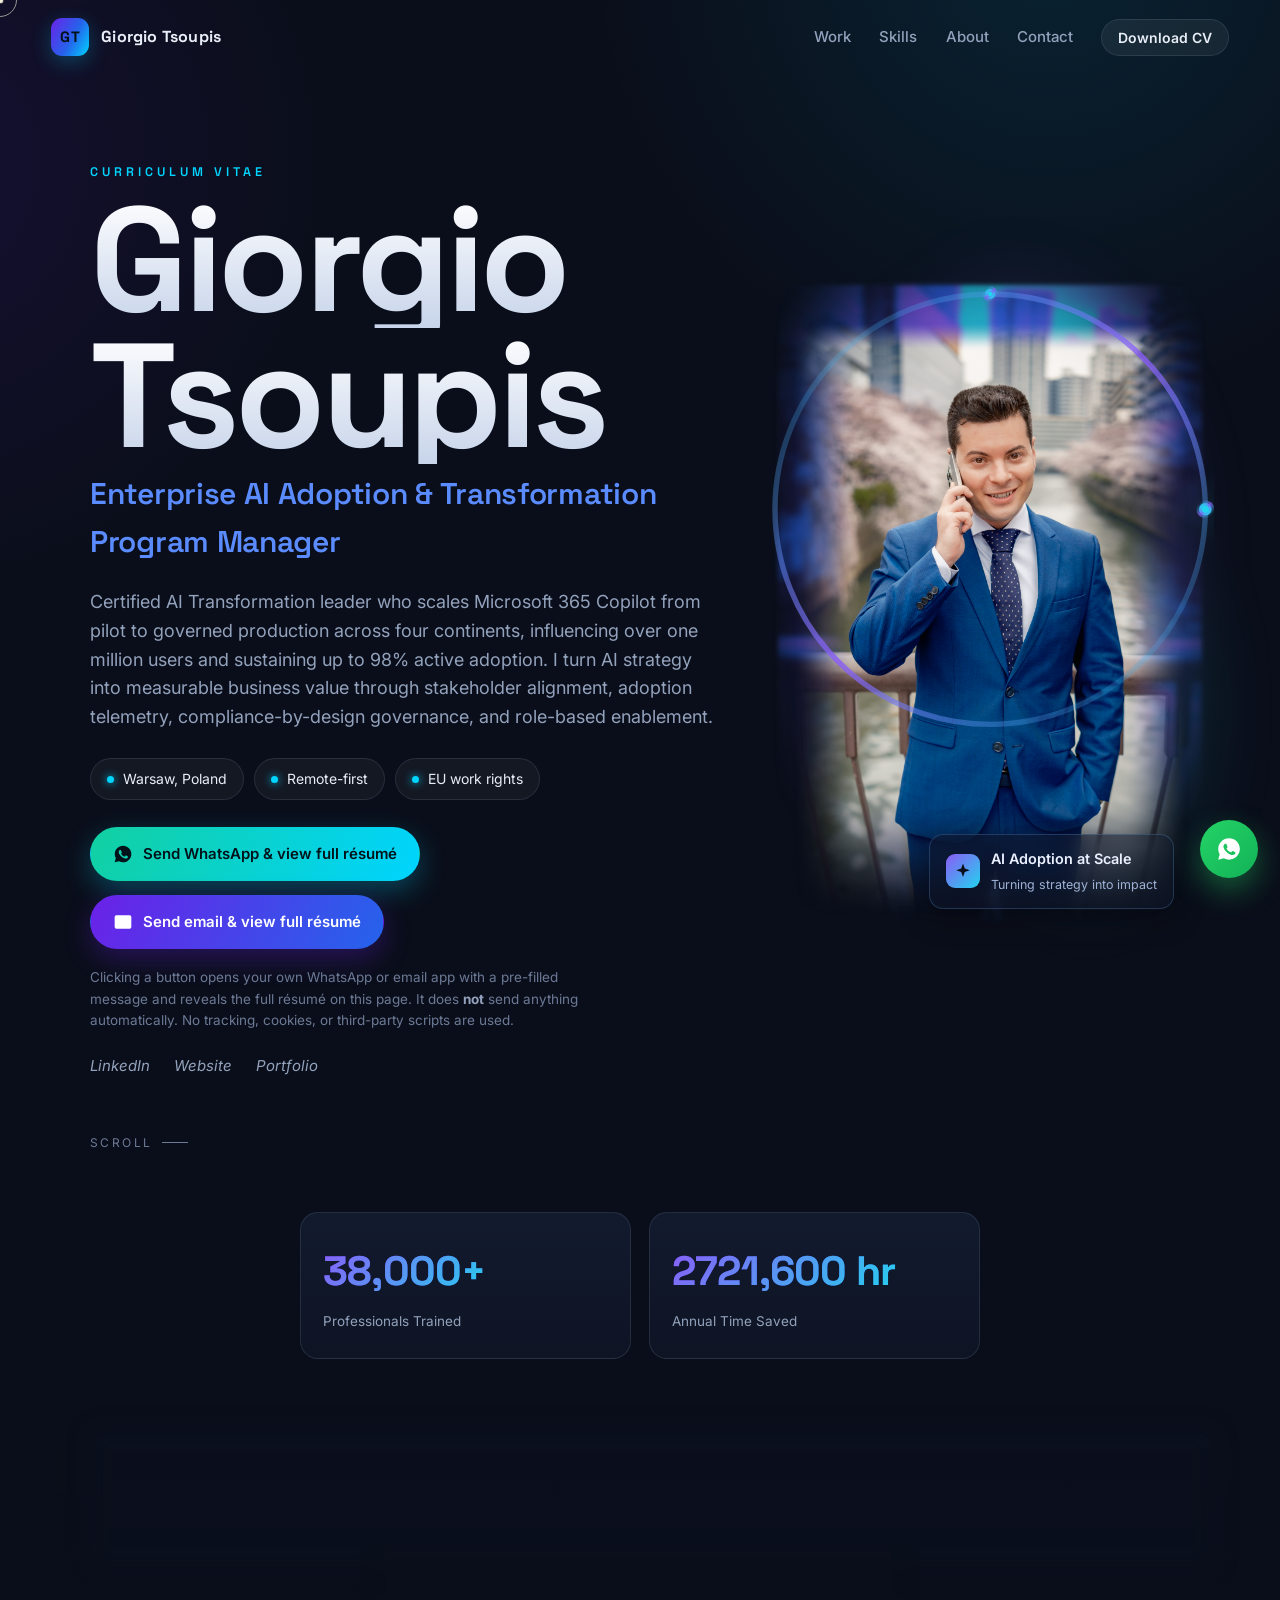
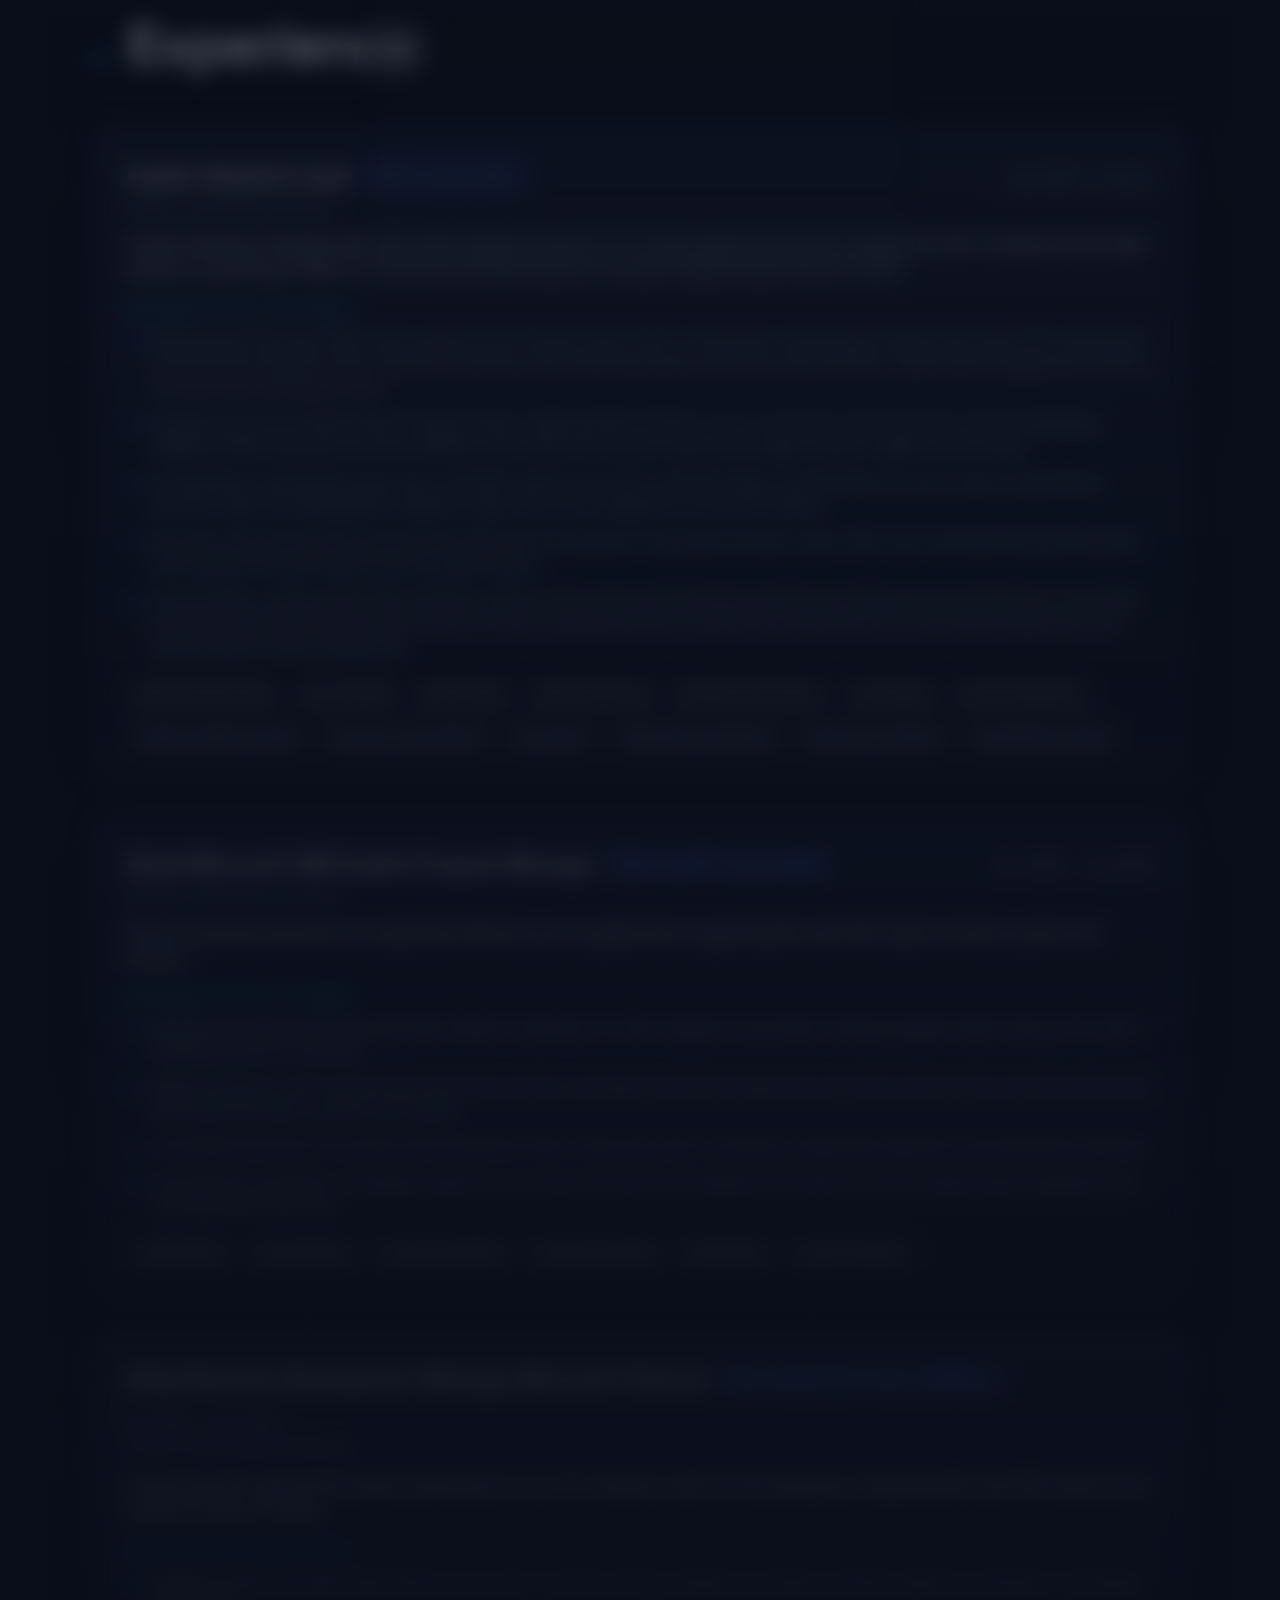
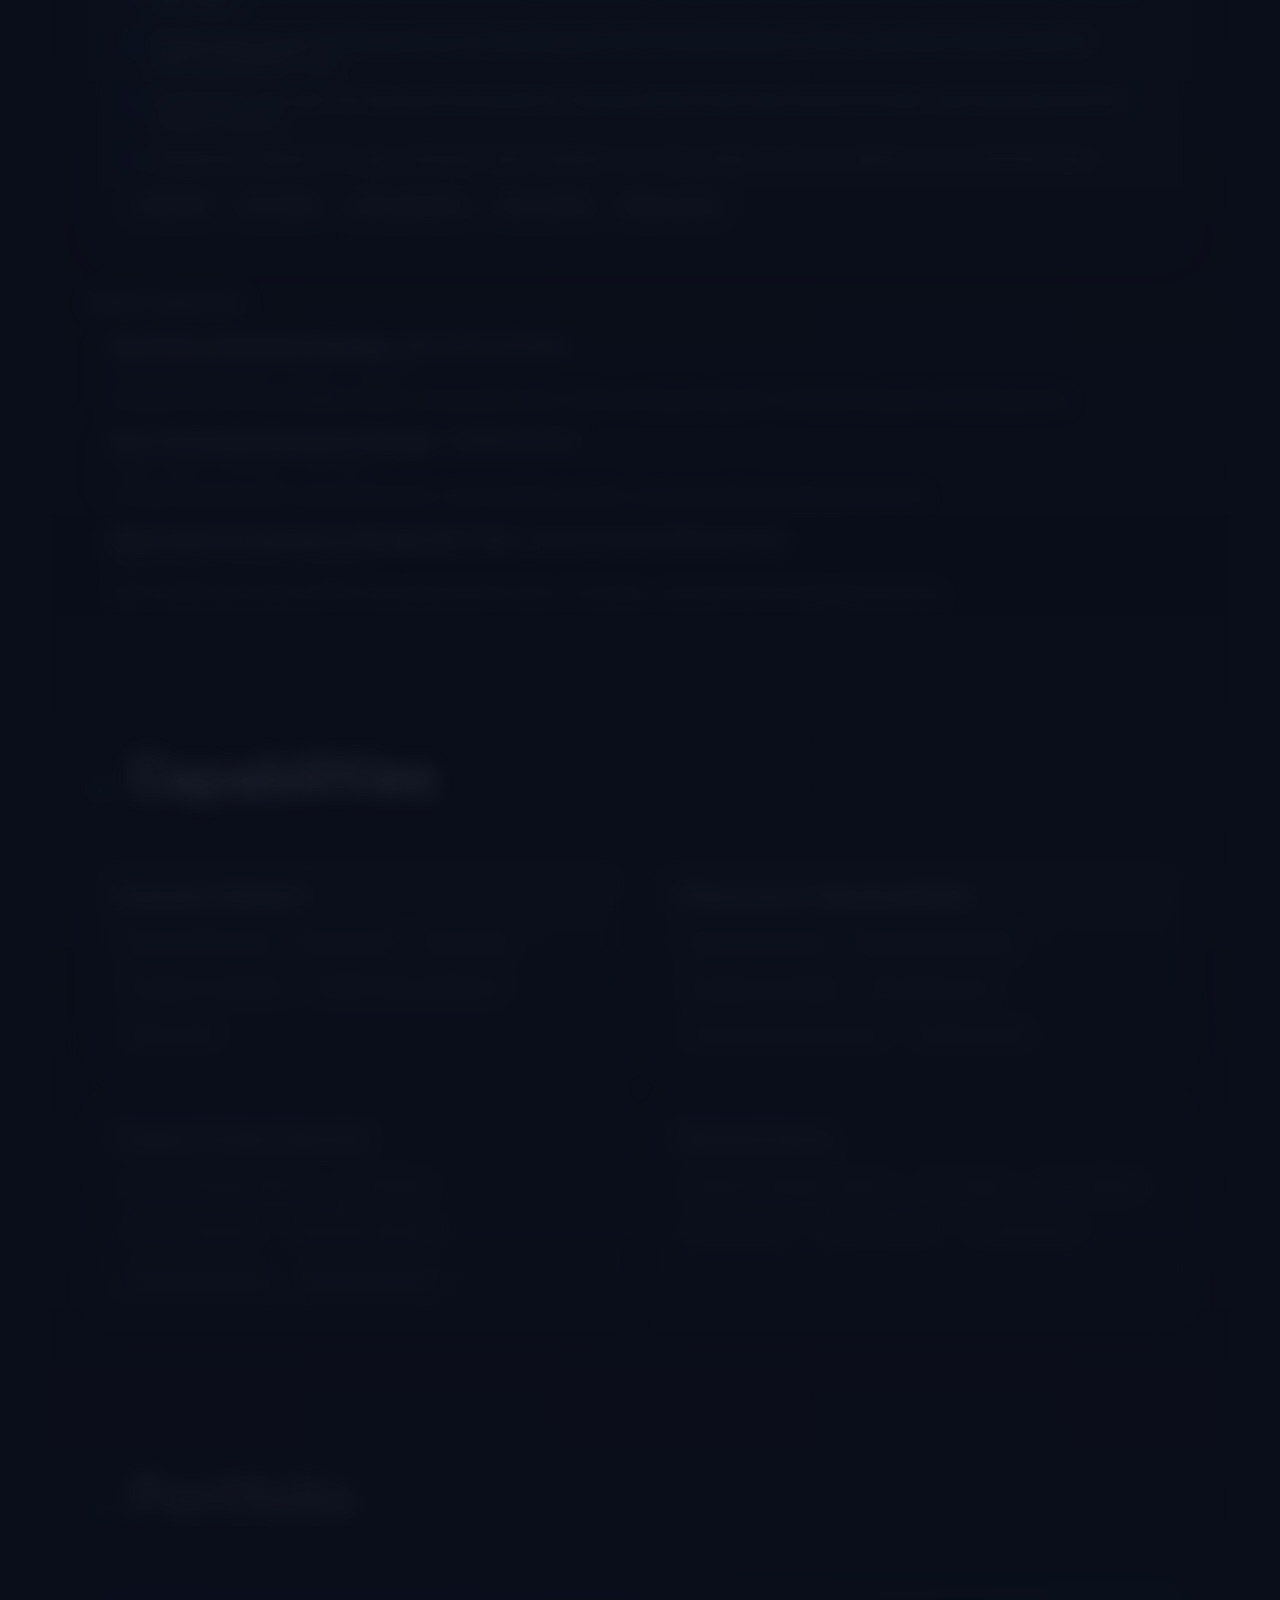
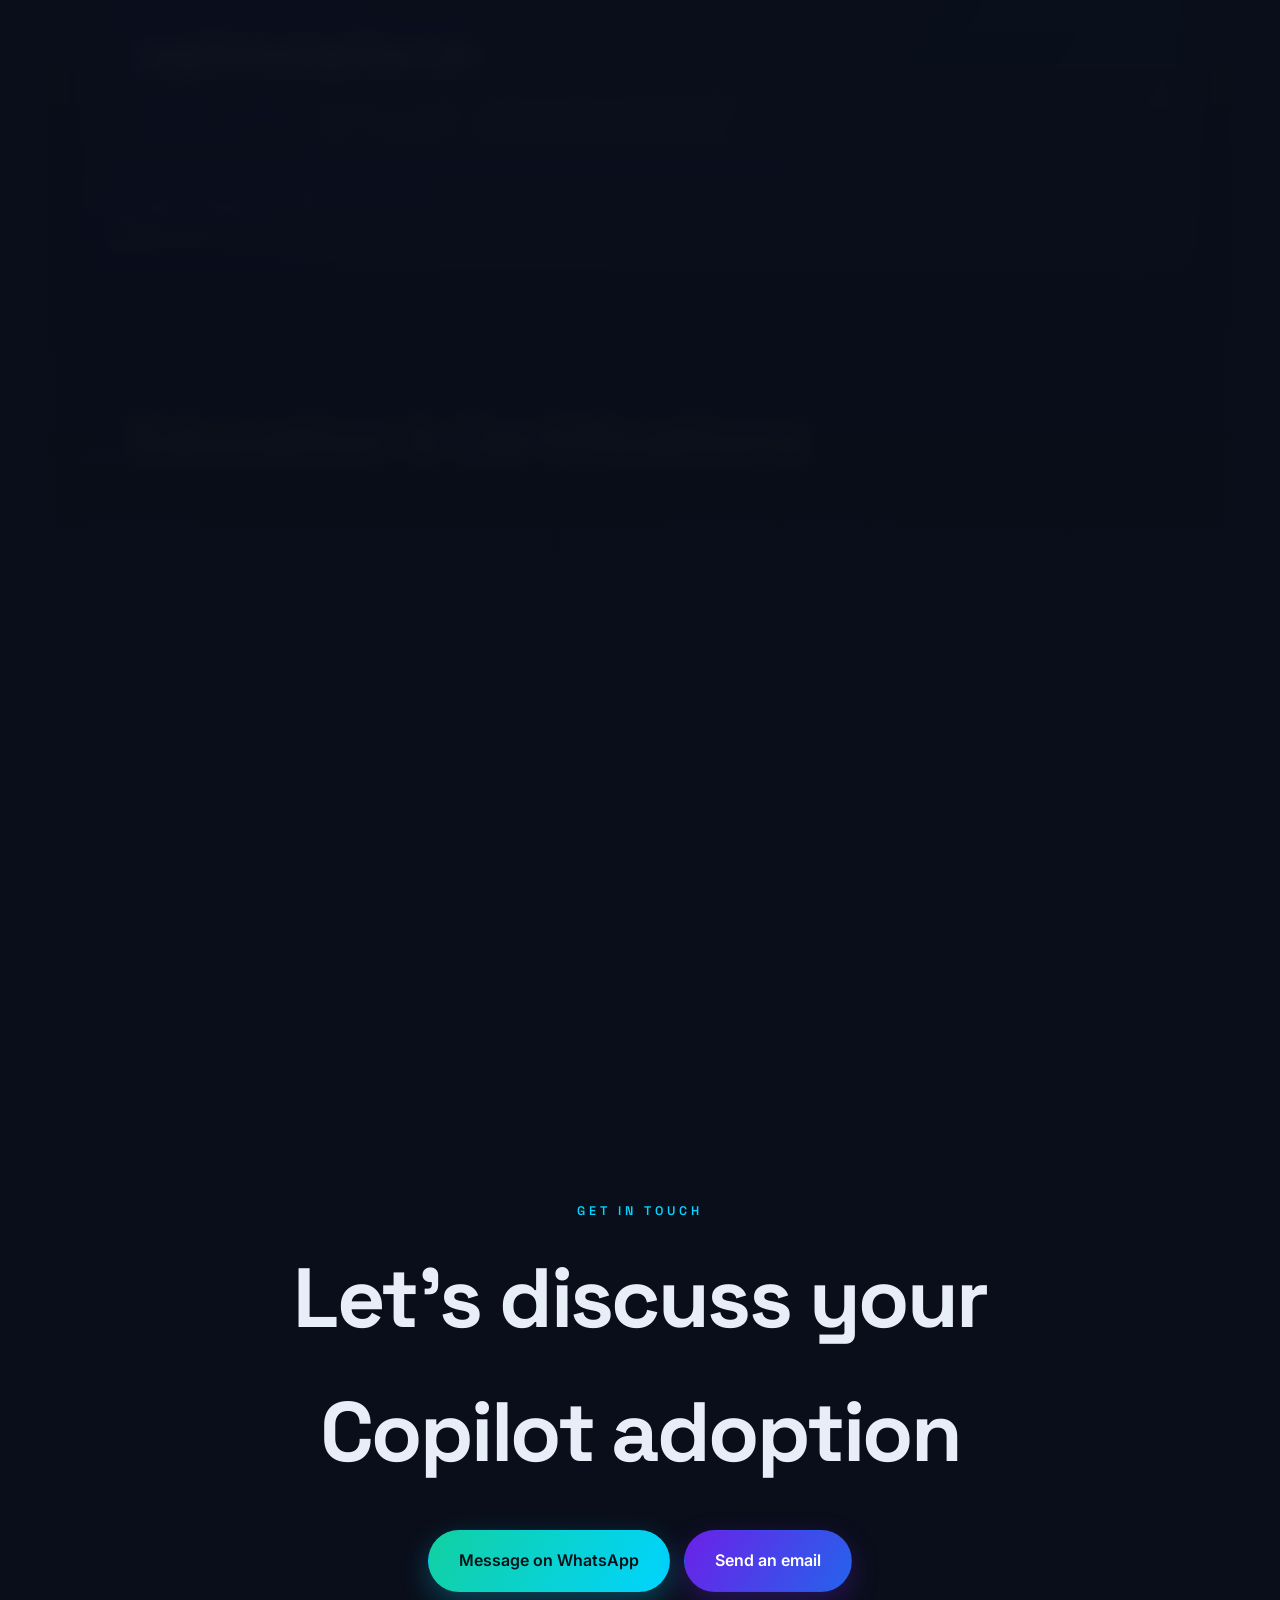
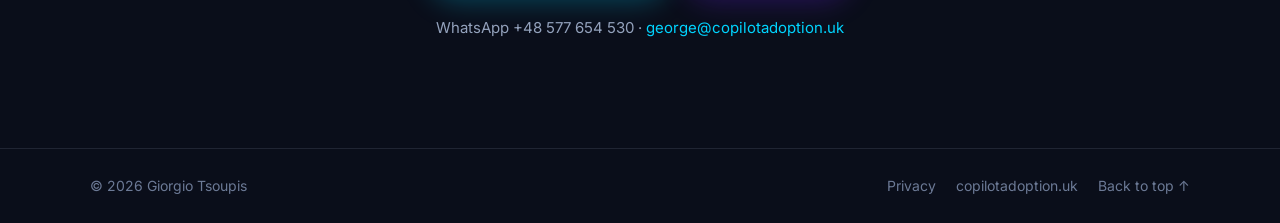
==== commit b5140454: "Update index.html with new cert Added certtification" ====
--- a/Resume_Website/index.html
+++ b/Resume_Website/index.html
@@ -4,7 +4,7 @@
 <meta charset="UTF-8" />
 <meta name="viewport" content="width=device-width, initial-scale=1.0" />
 <title>Giorgio Tsoupis — Enterprise AI Adoption & Transformation Program Manager</title>
-<meta name="description" content="Interactive résumé of Giorgio (George) Tsoupis, Enterprise AI Adoption & Transformation Program Manager. Microsoft 365 Copilot adoption at scale, 98% active usage, 1M+ users influenced." />
+<meta name="description" content="Interactive résumé of Giorgio (George) Tsoupis, Enterprise AI Adoption & AI Transformation Leader, Microsoft 365 Copilot adoption at scale, up to 98% active usage, 1M+ users influenced." />
 <meta name="author" content="Giorgio Tsoupis" />
 <meta name="theme-color" content="#0A0E1A" />
 <link rel="canonical" href="https://www.copilotadoption.uk/" />
@@ -138,7 +138,7 @@
           <span class="line"><span class="line-inner">Tsoupis</span></span>
         </h1>
         <p class="hero-headline reveal" data-reveal>Enterprise AI Adoption &amp; Transformation Program Manager</p>
-        <p class="hero-summary reveal" data-reveal>Enterprise AI adoption leader who scales Microsoft&nbsp;365 Copilot from pilot to governed production across four continents, influencing over one million users and sustaining up to 98% active adoption. I turn AI strategy into measurable business value through stakeholder alignment, adoption telemetry, compliance-by-design governance, and role-based enablement.</p>
+        <p class="hero-summary reveal" data-reveal>Certified AI Transformation leader who scales Microsoft&nbsp;365 Copilot from pilot to governed production across four continents, influencing over one million users and sustaining up to 98% active adoption. I turn AI strategy into measurable business value through stakeholder alignment, adoption telemetry, compliance-by-design governance, and role-based enablement.</p>
         <ul class="chips reveal" data-reveal>
           <li><span class="dot"></span>Warsaw, Poland</li>
           <li><span class="dot"></span>Remote-first</li>
@@ -373,15 +373,16 @@
           <div data-reveal>
             <h3 class="col-title">Microsoft Copilot &amp; AI</h3>
             <ul class="plain-list">
+              <li>Certified Microsoft AI transformation Leader ( 2026)</li>
               <li>Microsoft Copilot Sales Champion</li>
               <li>Copilot for Microsoft 365 Technical Champion</li>
               <li>Copilot Partner Bootcamp</li>
-              <li>Microsoft 365 Business Value Sales Proficiency Badge</li>
+              <li>Microsoft 365 Business Value Sales Proficiency</li>
               <li>Implement Copilot for Microsoft 365</li>
               <li>Fundamental AI Concepts</li>
               <li>Career Essentials in Generative AI</li>
               <li>Building in Microsoft Copilot Studio</li>
-              <li>Learning Microsoft 365 Copilot (2024)</li>
+              <li>Learning Microsoft 365 Copilot</li>
             </ul>
             <h3 class="col-title">Change Management &amp; Leadership</h3>
             <ul class="plain-list">
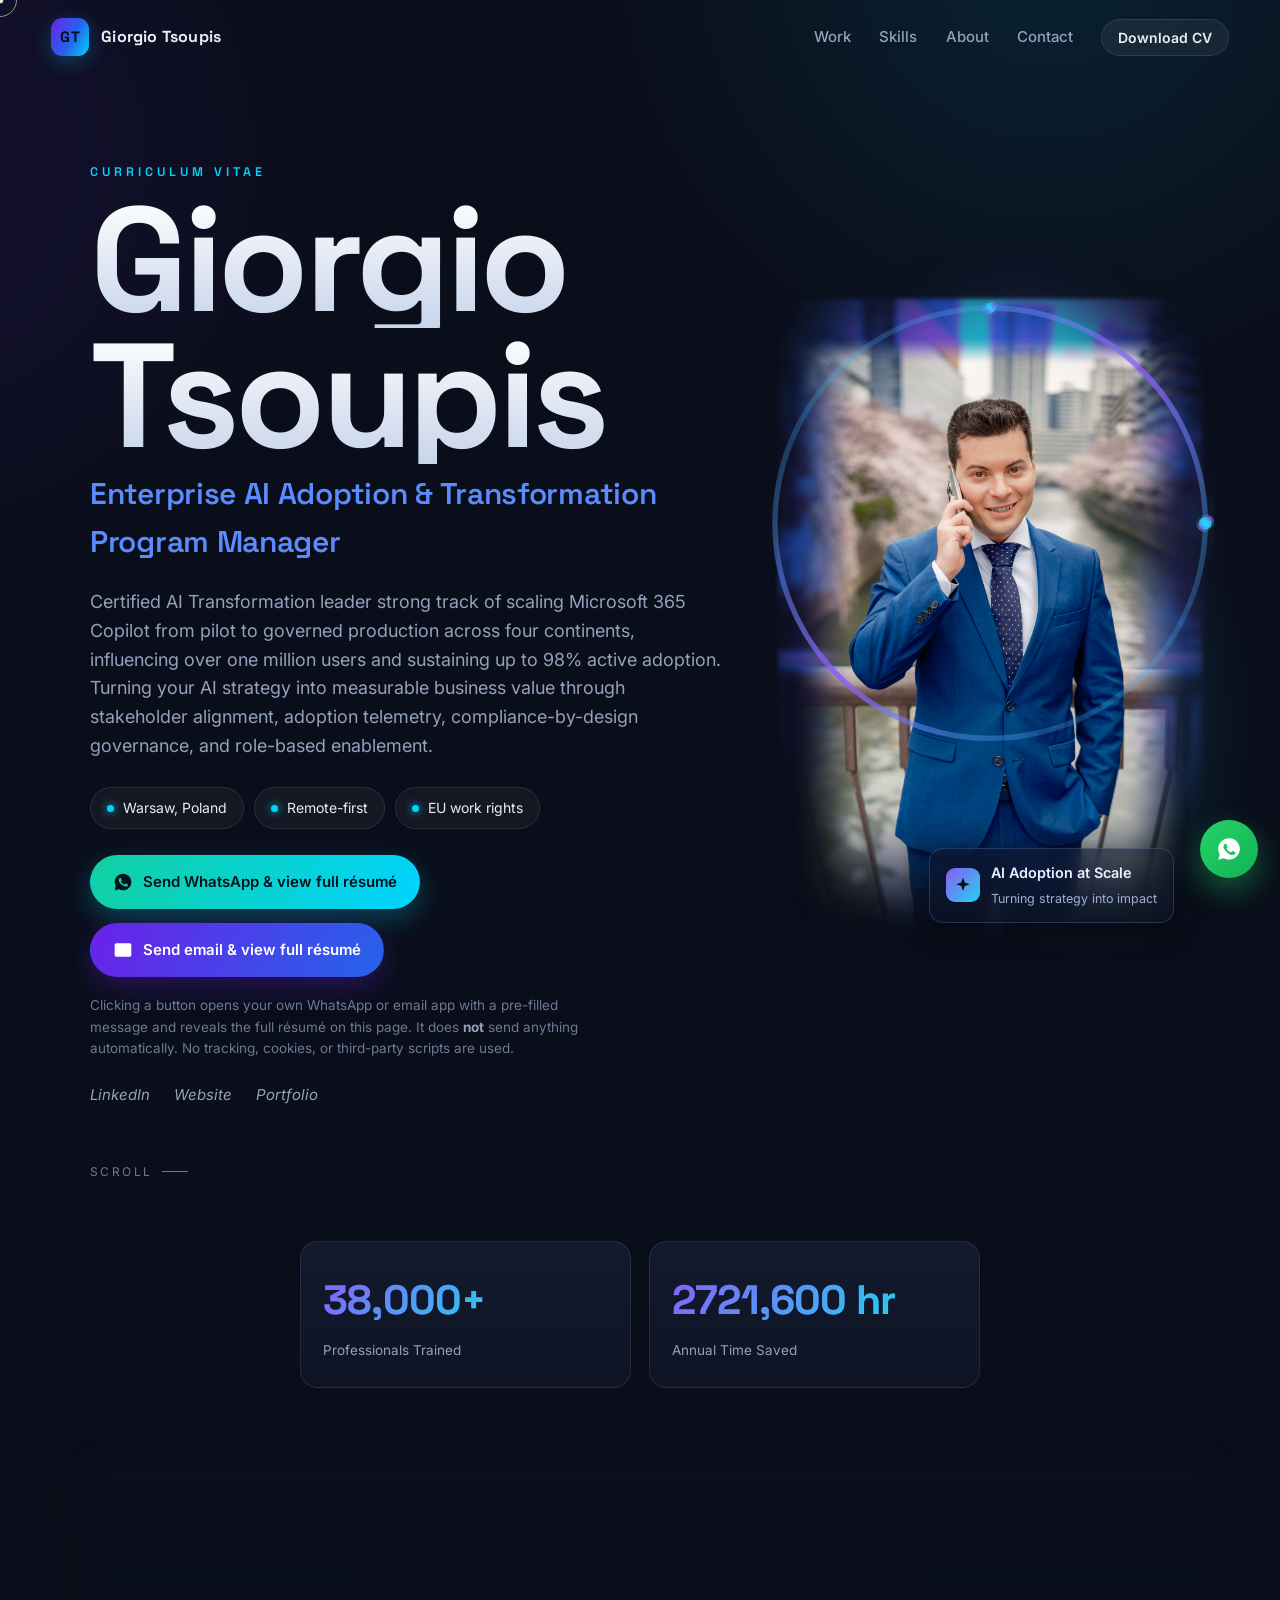
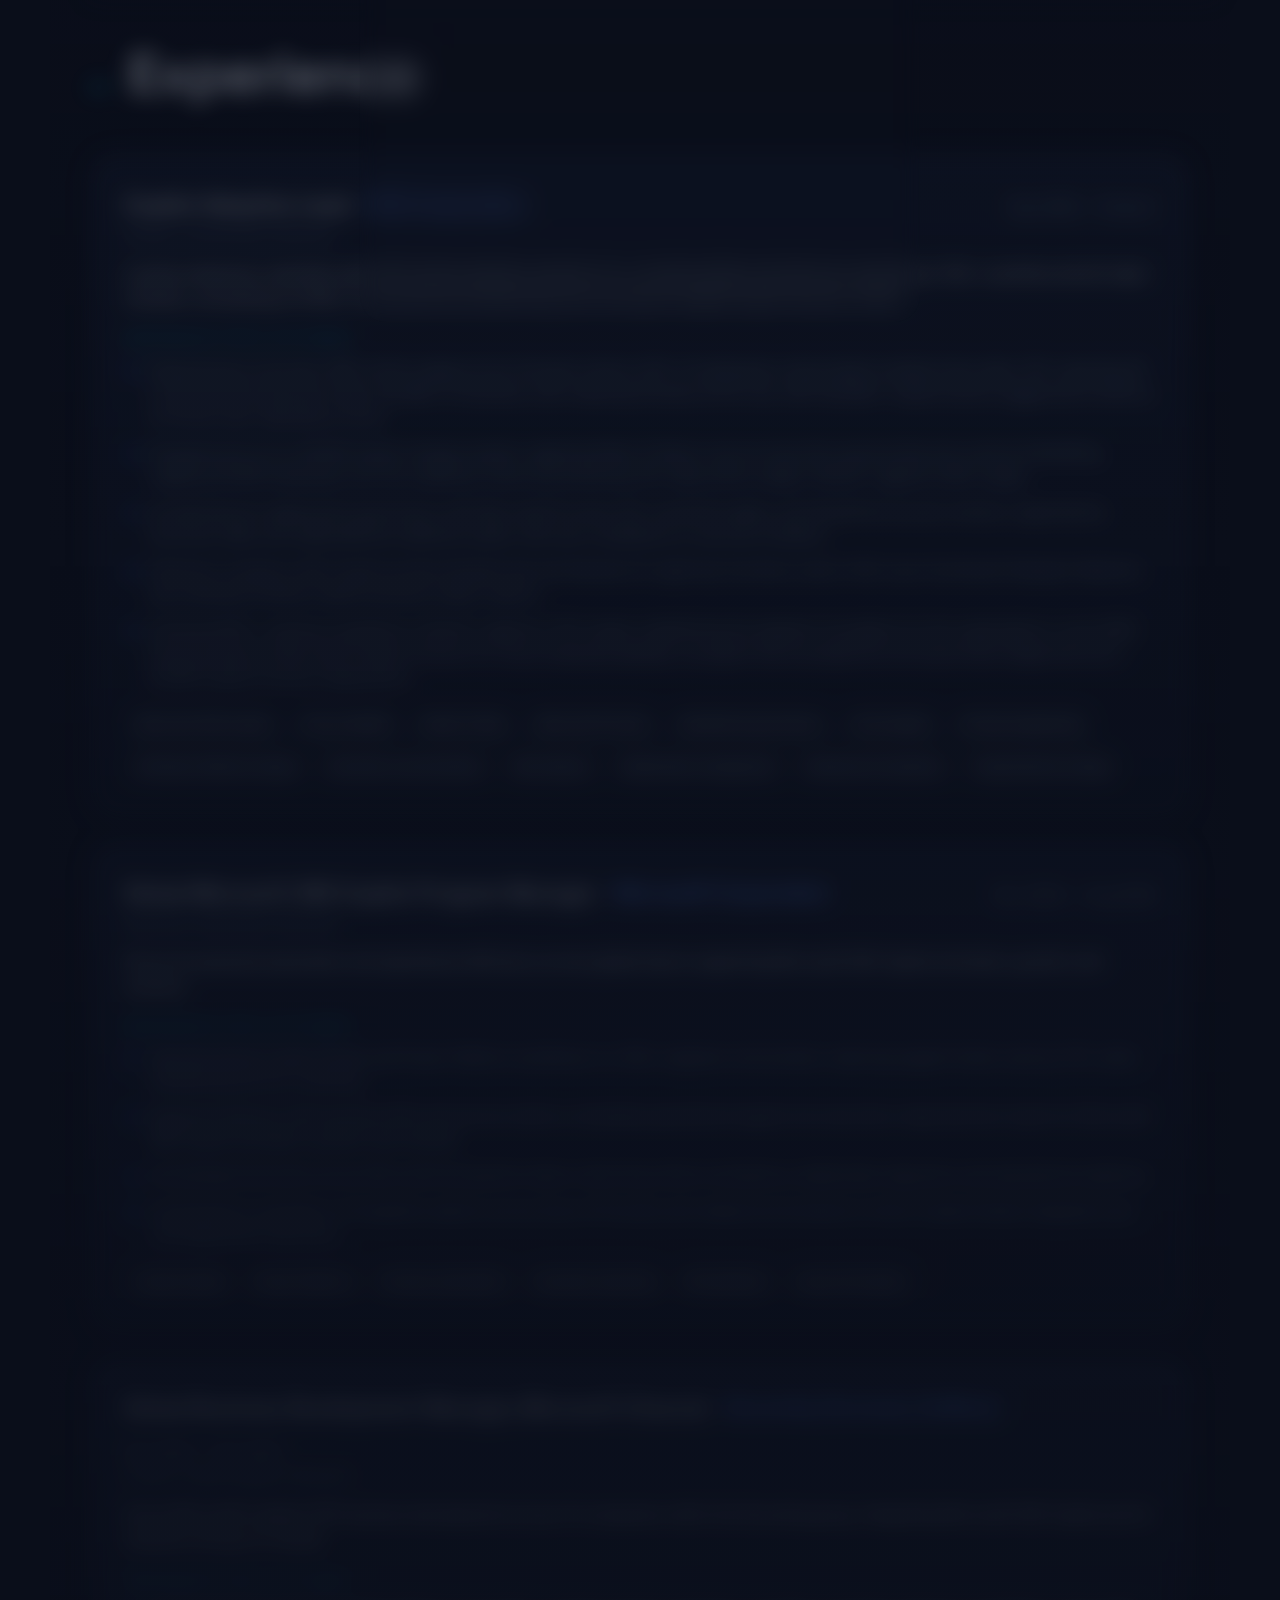
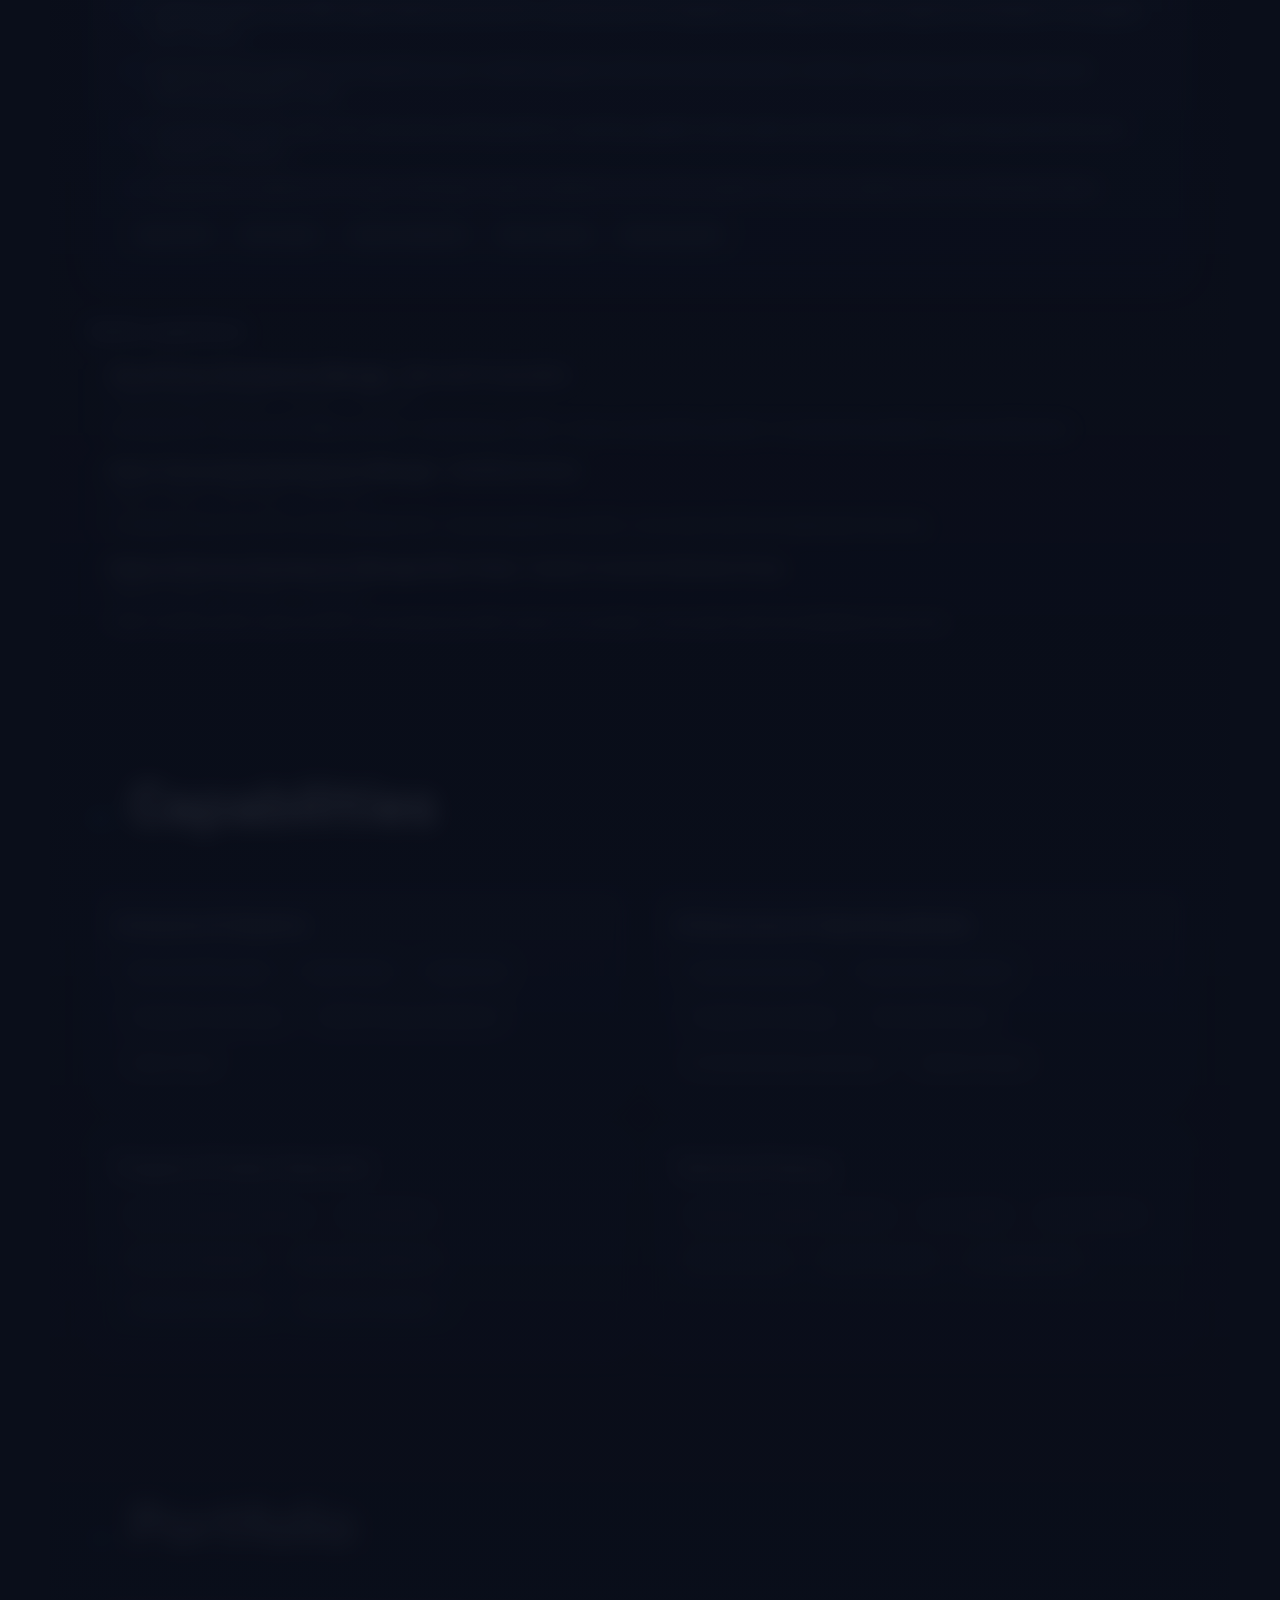
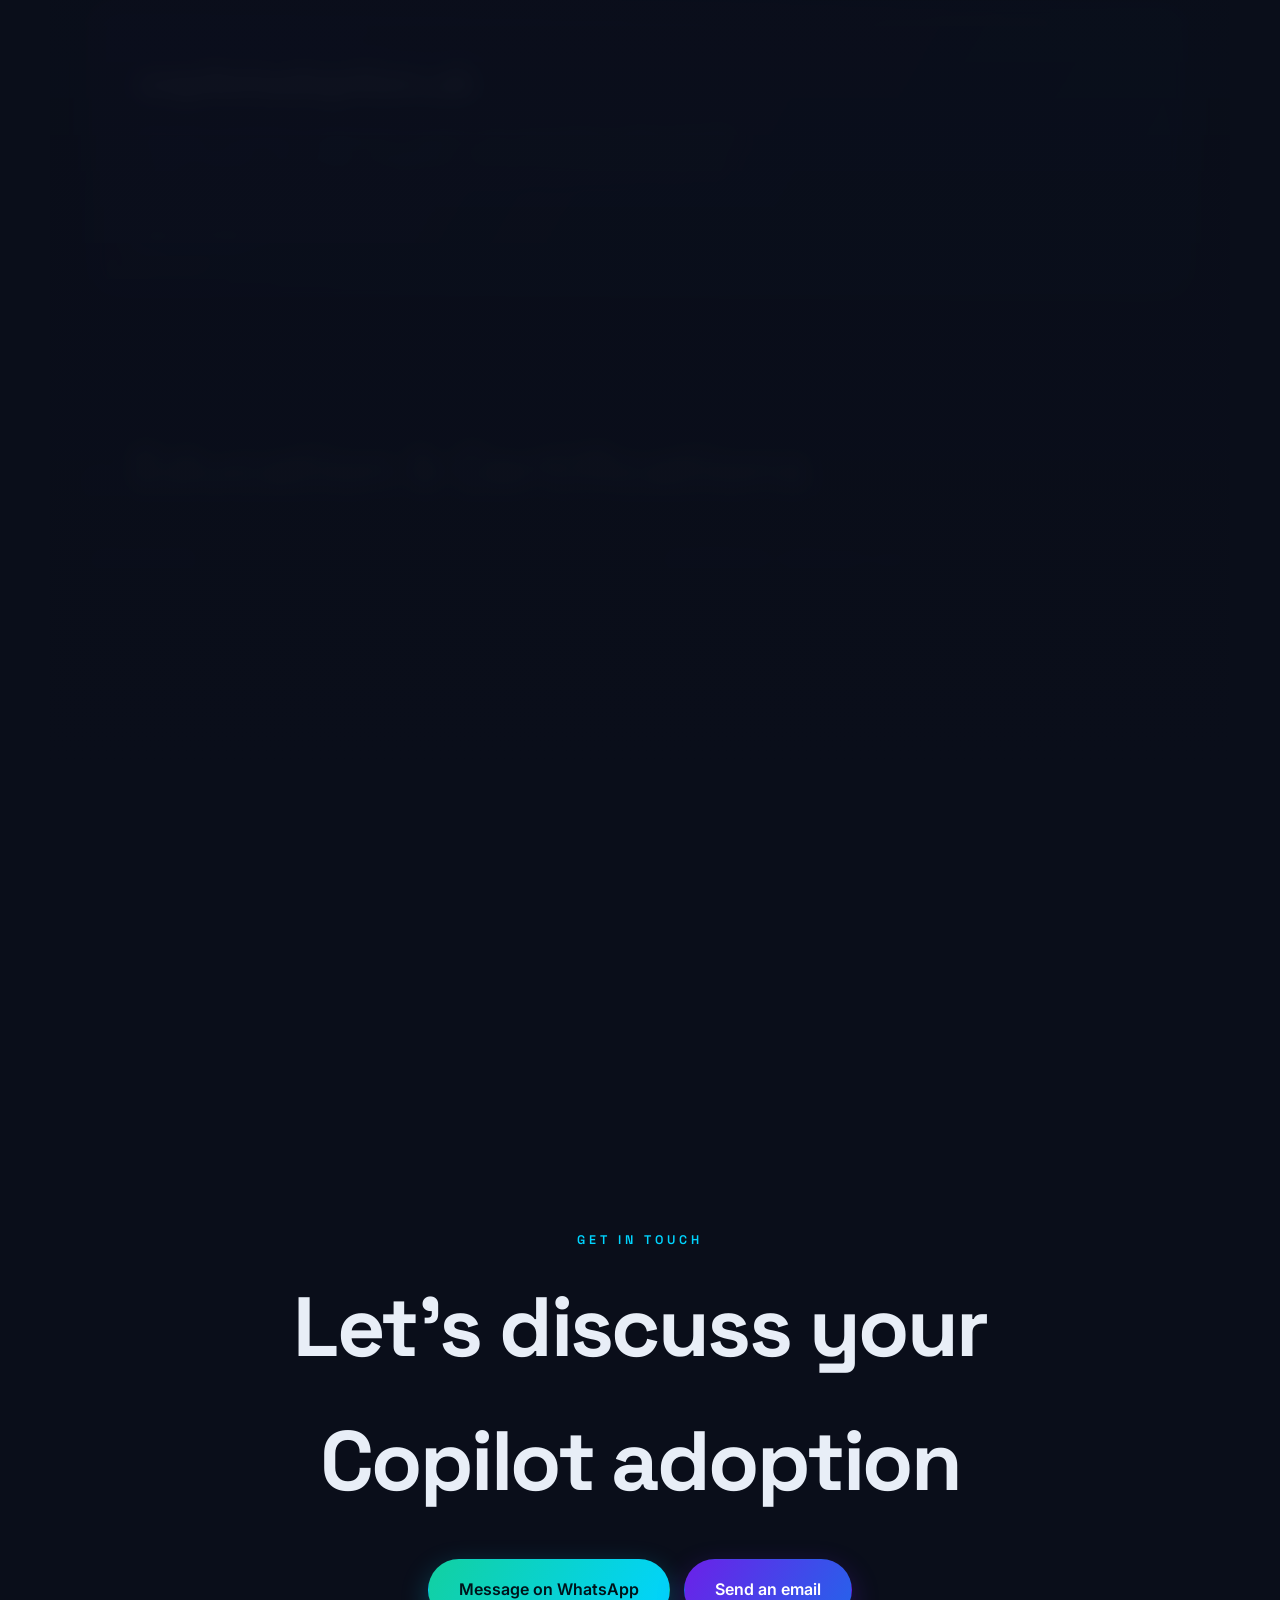
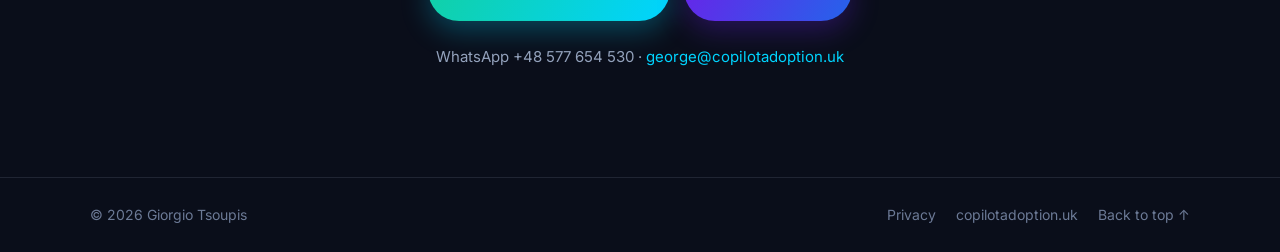
==== commit cf731ece: "Update index.html Updated headline" ====
--- a/Resume_Website/index.html
+++ b/Resume_Website/index.html
@@ -138,7 +138,7 @@
           <span class="line"><span class="line-inner">Tsoupis</span></span>
         </h1>
         <p class="hero-headline reveal" data-reveal>Enterprise AI Adoption &amp; Transformation Program Manager</p>
-        <p class="hero-summary reveal" data-reveal>Certified AI Transformation leader who scales Microsoft&nbsp;365 Copilot from pilot to governed production across four continents, influencing over one million users and sustaining up to 98% active adoption. I turn AI strategy into measurable business value through stakeholder alignment, adoption telemetry, compliance-by-design governance, and role-based enablement.</p>
+        <p class="hero-summary reveal" data-reveal>Certified AI Transformation leader strong track of scaling Microsoft&nbsp;365 Copilot from pilot to governed production across four continents, influencing over one million users and sustaining up to 98% active adoption. Turning your AI strategy into measurable business value through stakeholder alignment, adoption telemetry, compliance-by-design governance, and role-based enablement.</p>
         <ul class="chips reveal" data-reveal>
           <li><span class="dot"></span>Warsaw, Poland</li>
           <li><span class="dot"></span>Remote-first</li>
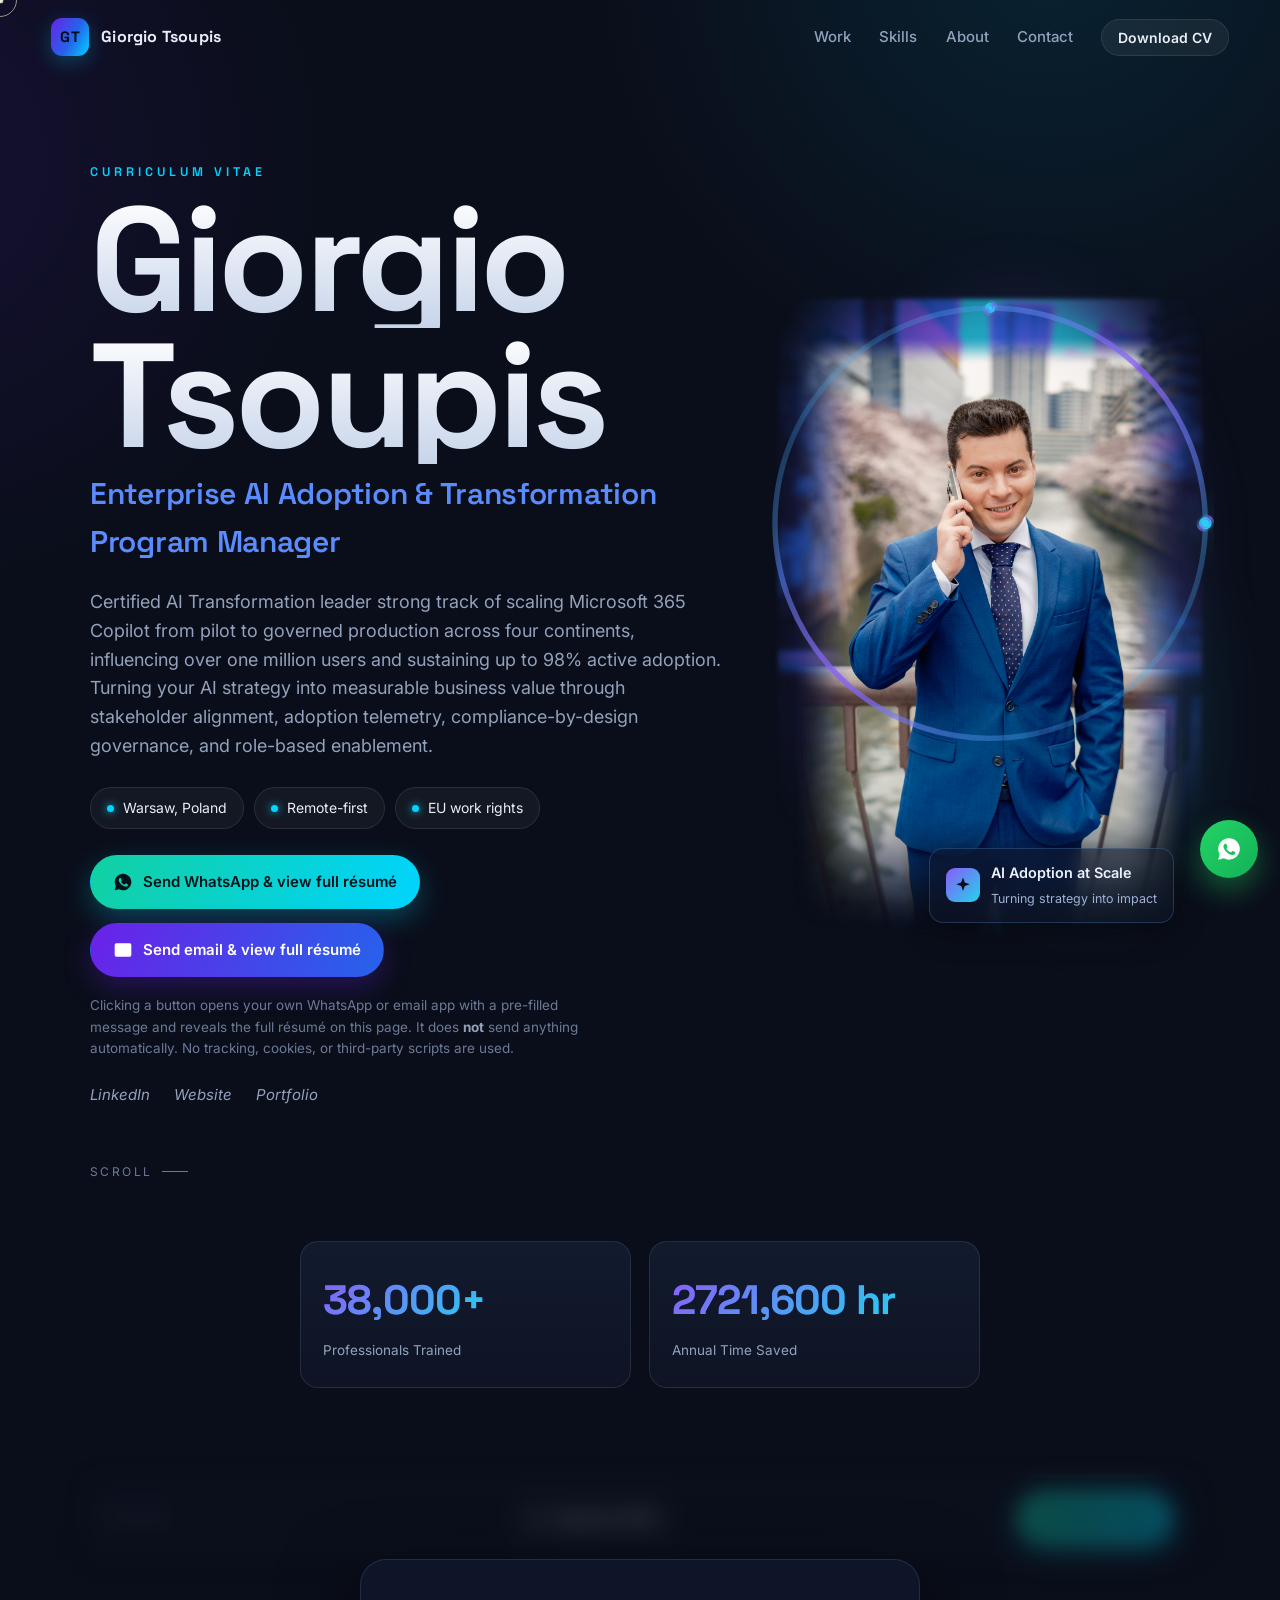
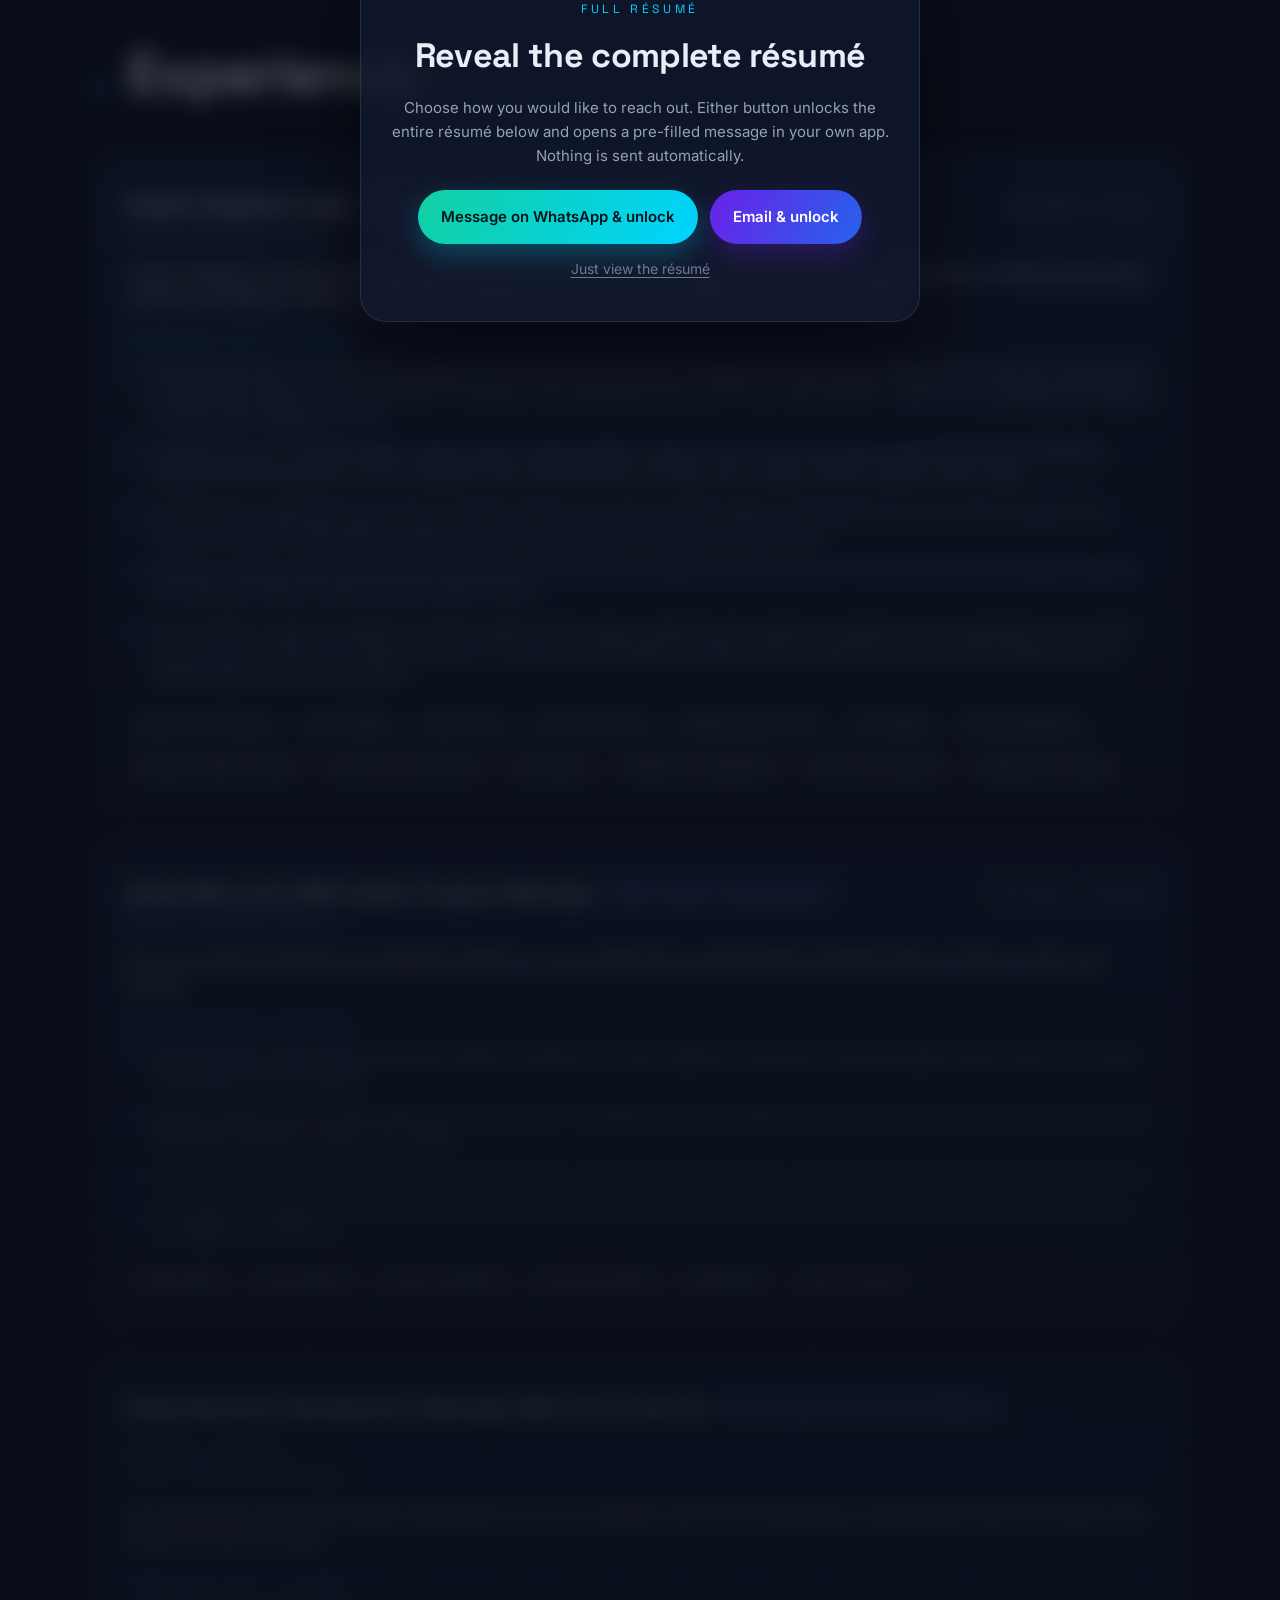
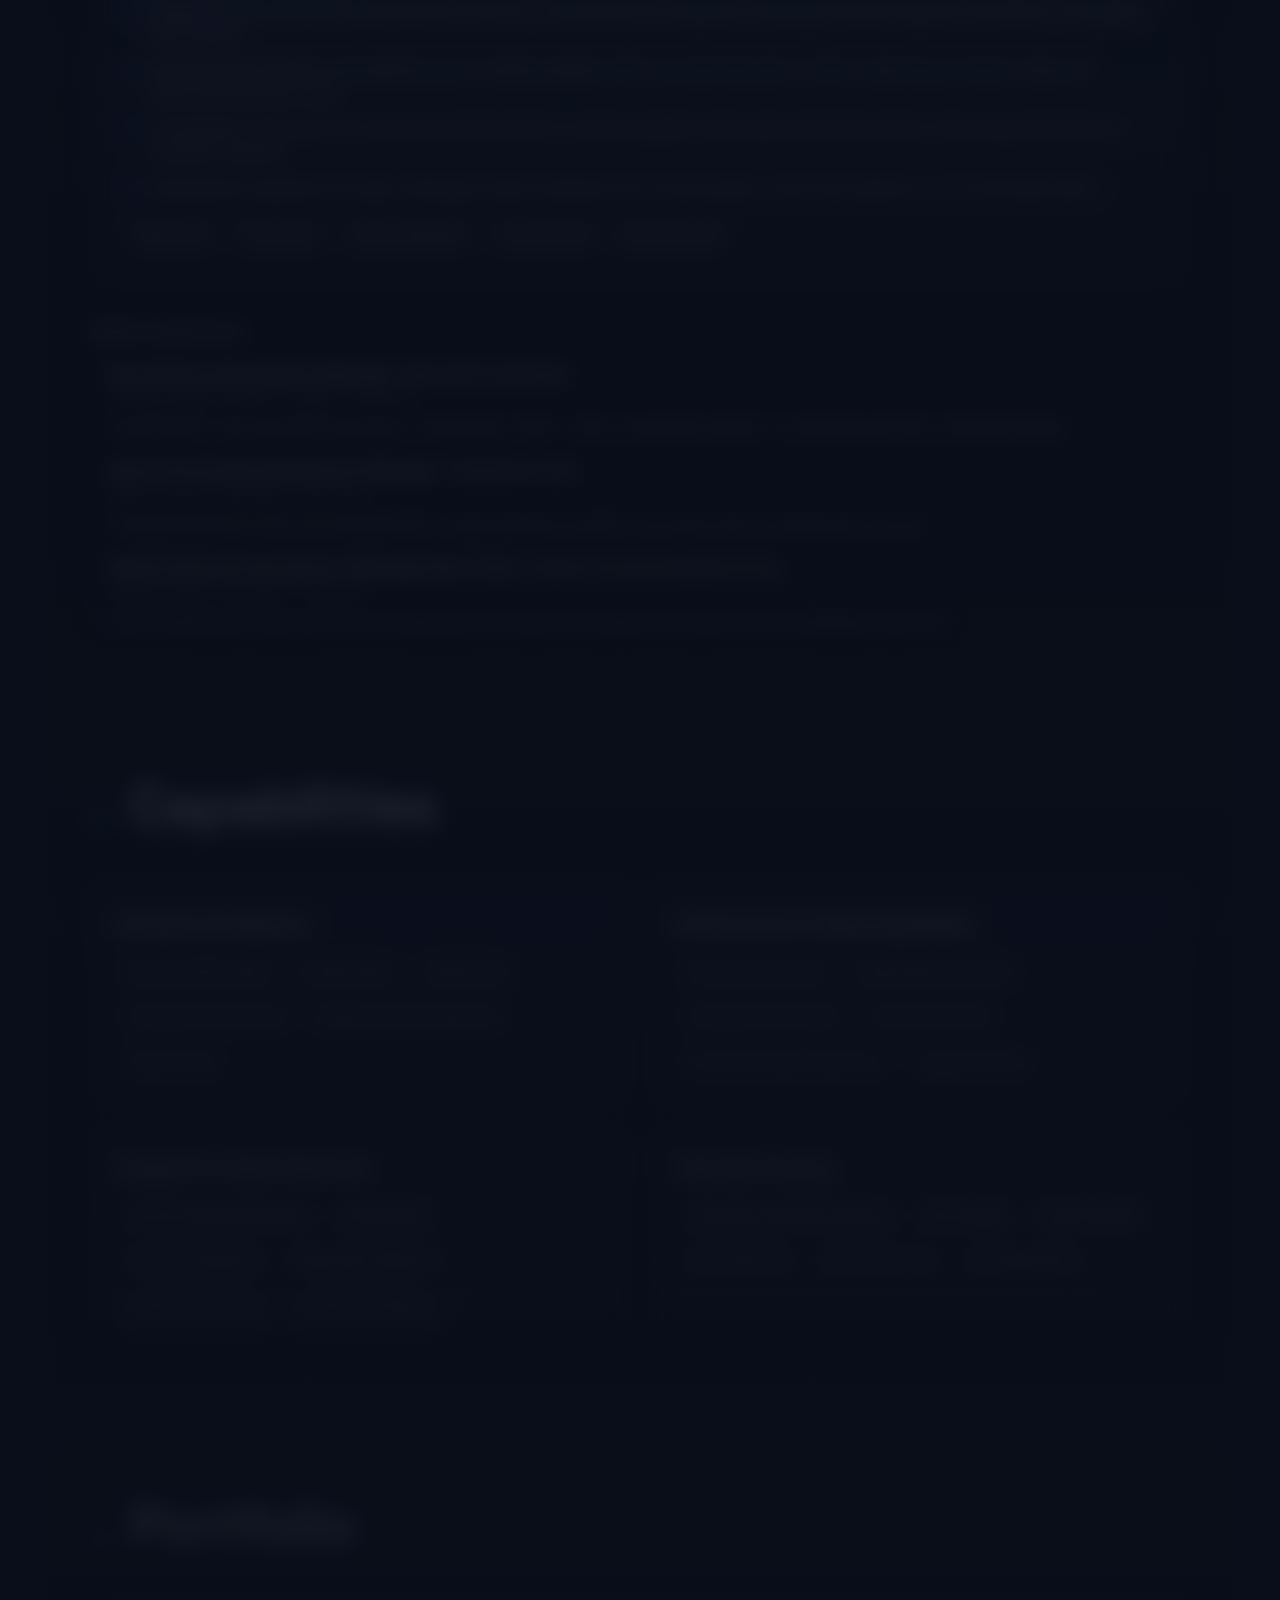
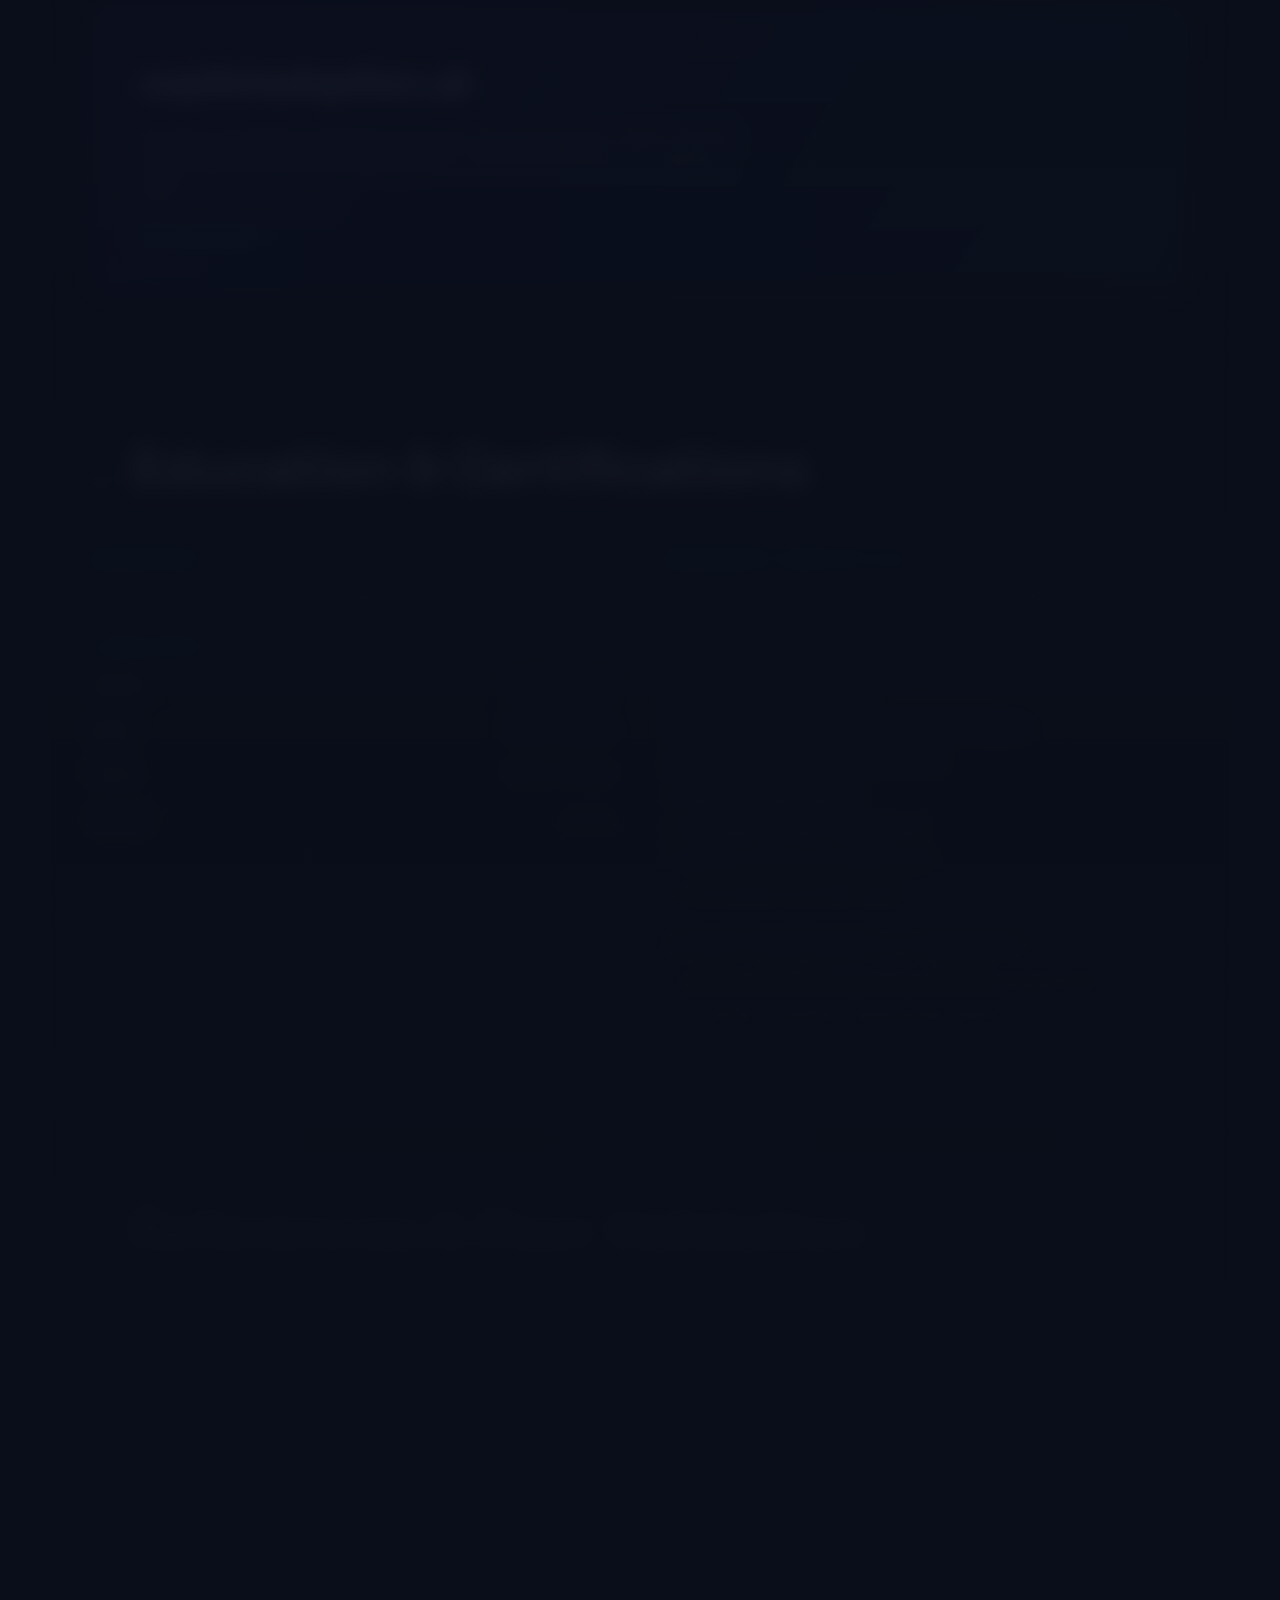
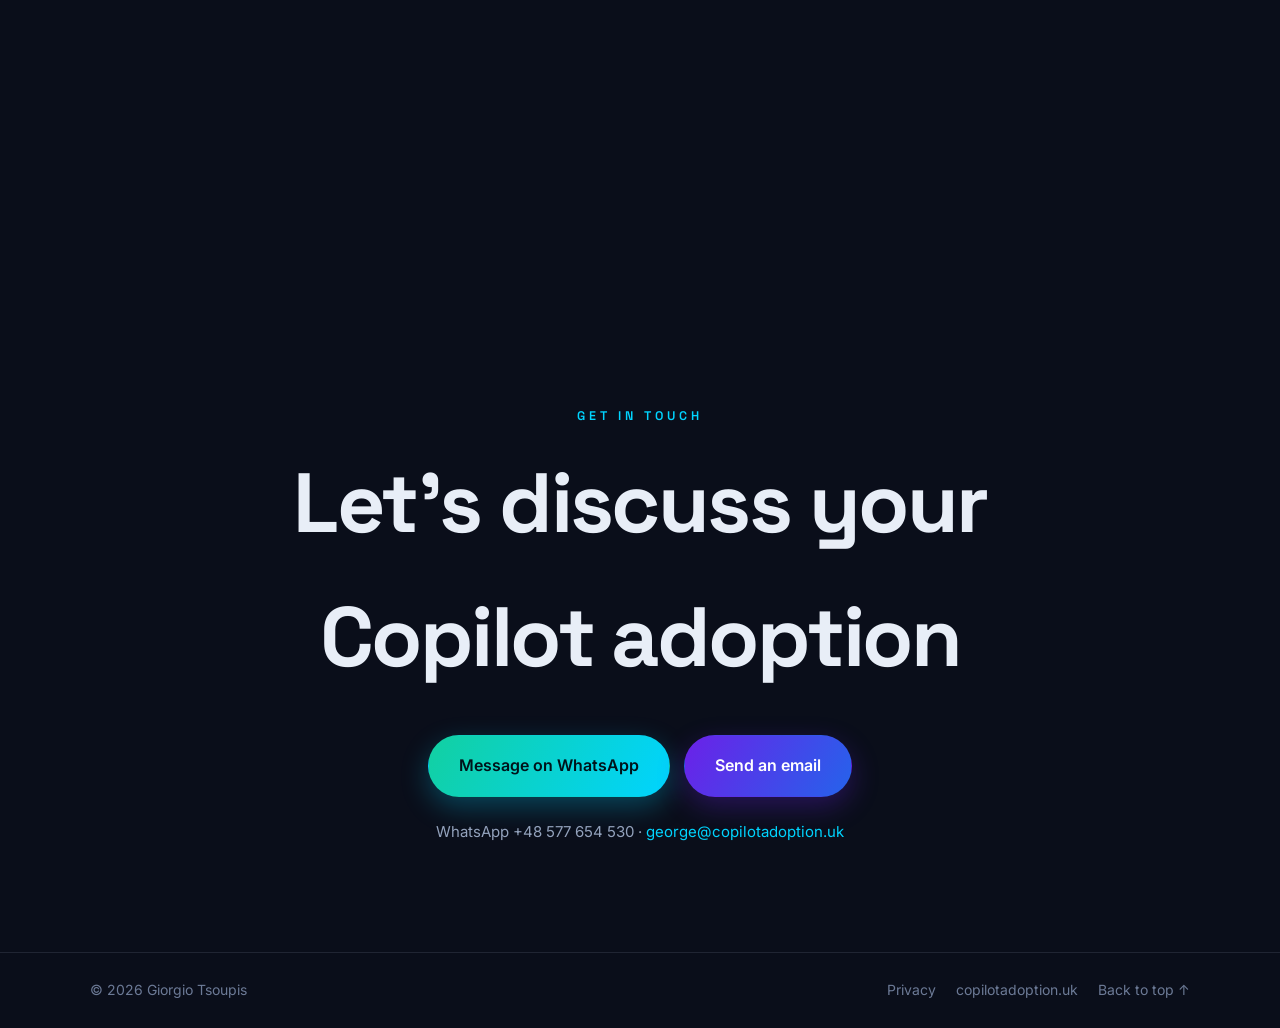
==== commit 54dd20ce: "section with colleague comments" ====
--- a/Resume_Website/index.html
+++ b/Resume_Website/index.html
@@ -81,6 +81,18 @@
   .metrics-duo.impact-run .impact-count-trained,
   .metrics-duo.impact-run .impact-count-saved { animation-duration: 1.2s; }
 }
+
+/* ===== 05 · References & Peer Validation ===== */
+.references-intro{max-width:44rem;margin:0 0 2rem;color:var(--text-muted,#9ca3af);font-size:1rem;line-height:1.65}
+.references-grid{display:grid;grid-template-columns:repeat(3,minmax(0,1fr));gap:1rem}
+.reference-card{display:flex;flex-direction:column;min-height:21rem;padding:1.5rem;border:1px solid rgba(255,255,255,.10);border-radius:1rem;background:rgba(255,255,255,.035)}
+.reference-tag{display:inline-flex;width:max-content;margin-bottom:1.15rem;padding:.38rem .62rem;border:1px solid rgba(34,211,238,.35);border-radius:999px;color:#22d3ee;font-size:.68rem;font-weight:700;letter-spacing:.08em;text-transform:uppercase}
+.reference-quote{flex:1;margin:0;color:#e6edf7;font-size:.96rem;line-height:1.68}
+.reference-quote::before{content:"\201C";color:#8b5cf6;font-size:2rem;font-weight:700;line-height:0;vertical-align:-.4rem;margin-right:.15rem}
+.reference-name{margin-top:1.5rem;color:#fff;font-weight:700}
+.reference-role{margin:.2rem 0 0;color:var(--text-muted,#9ca3af);font-size:.8rem;line-height:1.45}
+.references-footer{display:flex;align-items:center;justify-content:space-between;gap:1rem;flex-wrap:wrap;margin-top:1.5rem;color:var(--text-muted,#9ca3af);font-size:.83rem}
+@media(max-width:800px){.references-grid{grid-template-columns:1fr}.reference-card{min-height:auto}}
 </style>
 
 <!-- Structured data -->
@@ -394,6 +406,39 @@
         </div>
       </section>
 
+      <!-- REFERENCES & PEER VALIDATION -->
+      <section id="references" class="block" aria-labelledby="references-h">
+        <header class="block-head" data-reveal>
+          <span class="block-index">05</span>
+          <h2 id="references-h" class="block-title">References &amp; Peer Validation</h2>
+        </header>
+        <p class="references-intro" data-reveal>Selected independent professional recommendations from leaders and colleagues who have worked with Giorgio across enterprise AI adoption, Microsoft partner development and technology delivery.</p>
+        <div class="references-grid">
+          <article class="reference-card" data-reveal>
+            <span class="reference-tag">Enterprise AI Adoption</span>
+            <p class="reference-quote">His expertise was the driving force behind his success in a massive and complex initiative: leading the adoption of AI and Copilot for over 1,000 engineers in our organization.</p>
+            <div class="reference-name">Miguel Jiménez</div>
+            <p class="reference-role">Operating Partner, AI &amp; Systems<br>Socratix AI</p>
+          </article>
+          <article class="reference-card" data-reveal>
+            <span class="reference-tag">Microsoft Partner Leadership</span>
+            <p class="reference-quote">He makes sure that the communication and the collaboration between Microsoft and Channel partners are fluid and fast to maintain and grow customer satisfaction as high as possible.</p>
+            <div class="reference-name">Olgina Santikou</div>
+            <p class="reference-role">Marketing Leader, Device Partner Sales, DACH<br>Microsoft</p>
+          </article>
+          <article class="reference-card" data-reveal>
+            <span class="reference-tag">Strategic Delivery &amp; Mentorship</span>
+            <p class="reference-quote">His ability to balance technical insight with business priorities ensured that our projects were not just executed efficiently, but aligned with broader organizational goals.</p>
+            <div class="reference-name">Ronard Escleto</div>
+            <p class="reference-role">Technical Project Manager, Microsoft 365 &amp; Azure</p>
+          </article>
+        </div>
+        <div class="references-footer" data-reveal>
+          <span>Professional references available on request.</span>
+          <a class="btn btn-ghost" href="https://www.linkedin.com/in/george-tsoupis-ai-program-manager/details/recommendations/" target="_blank" rel="noopener noreferrer" data-cursor="link">View LinkedIn recommendations</a>
+        </div>
+      </section>
+
     </div><!-- /.resume -->
   </div><!-- /.resume-wrap -->
 
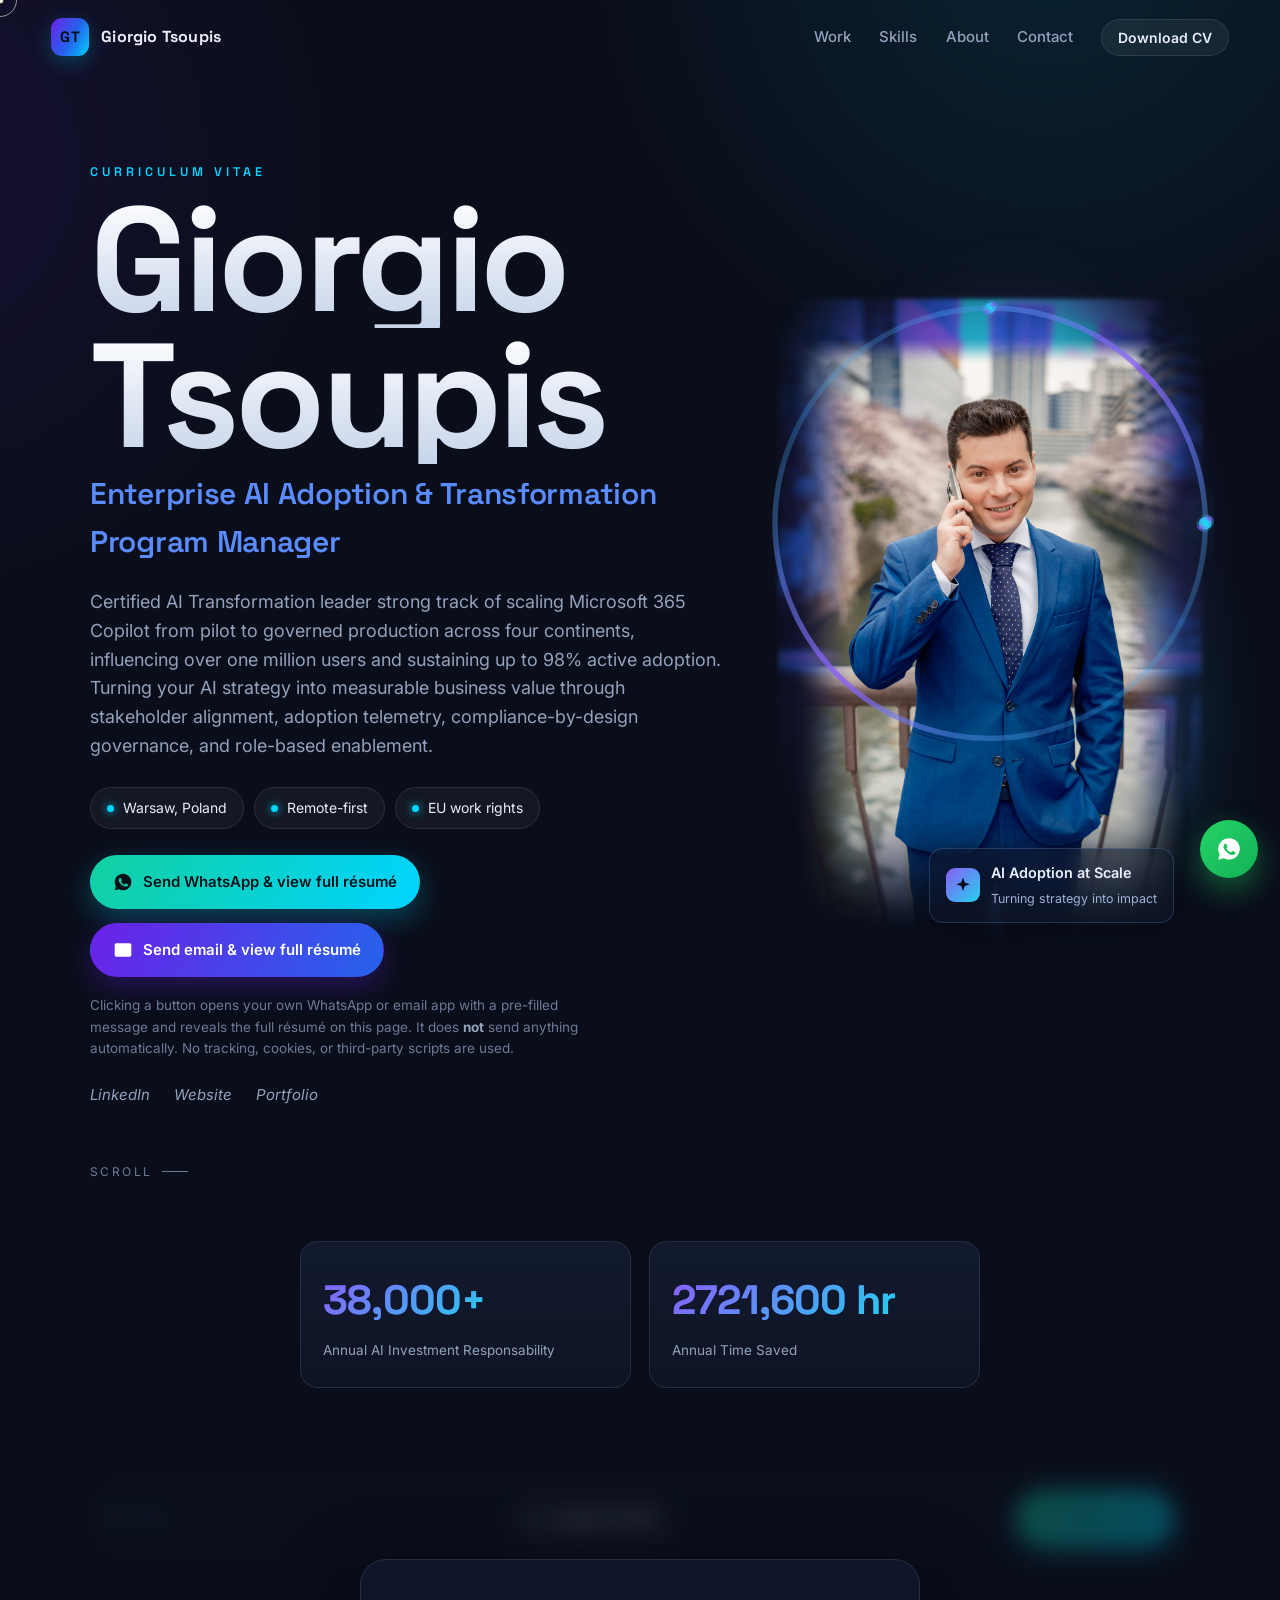
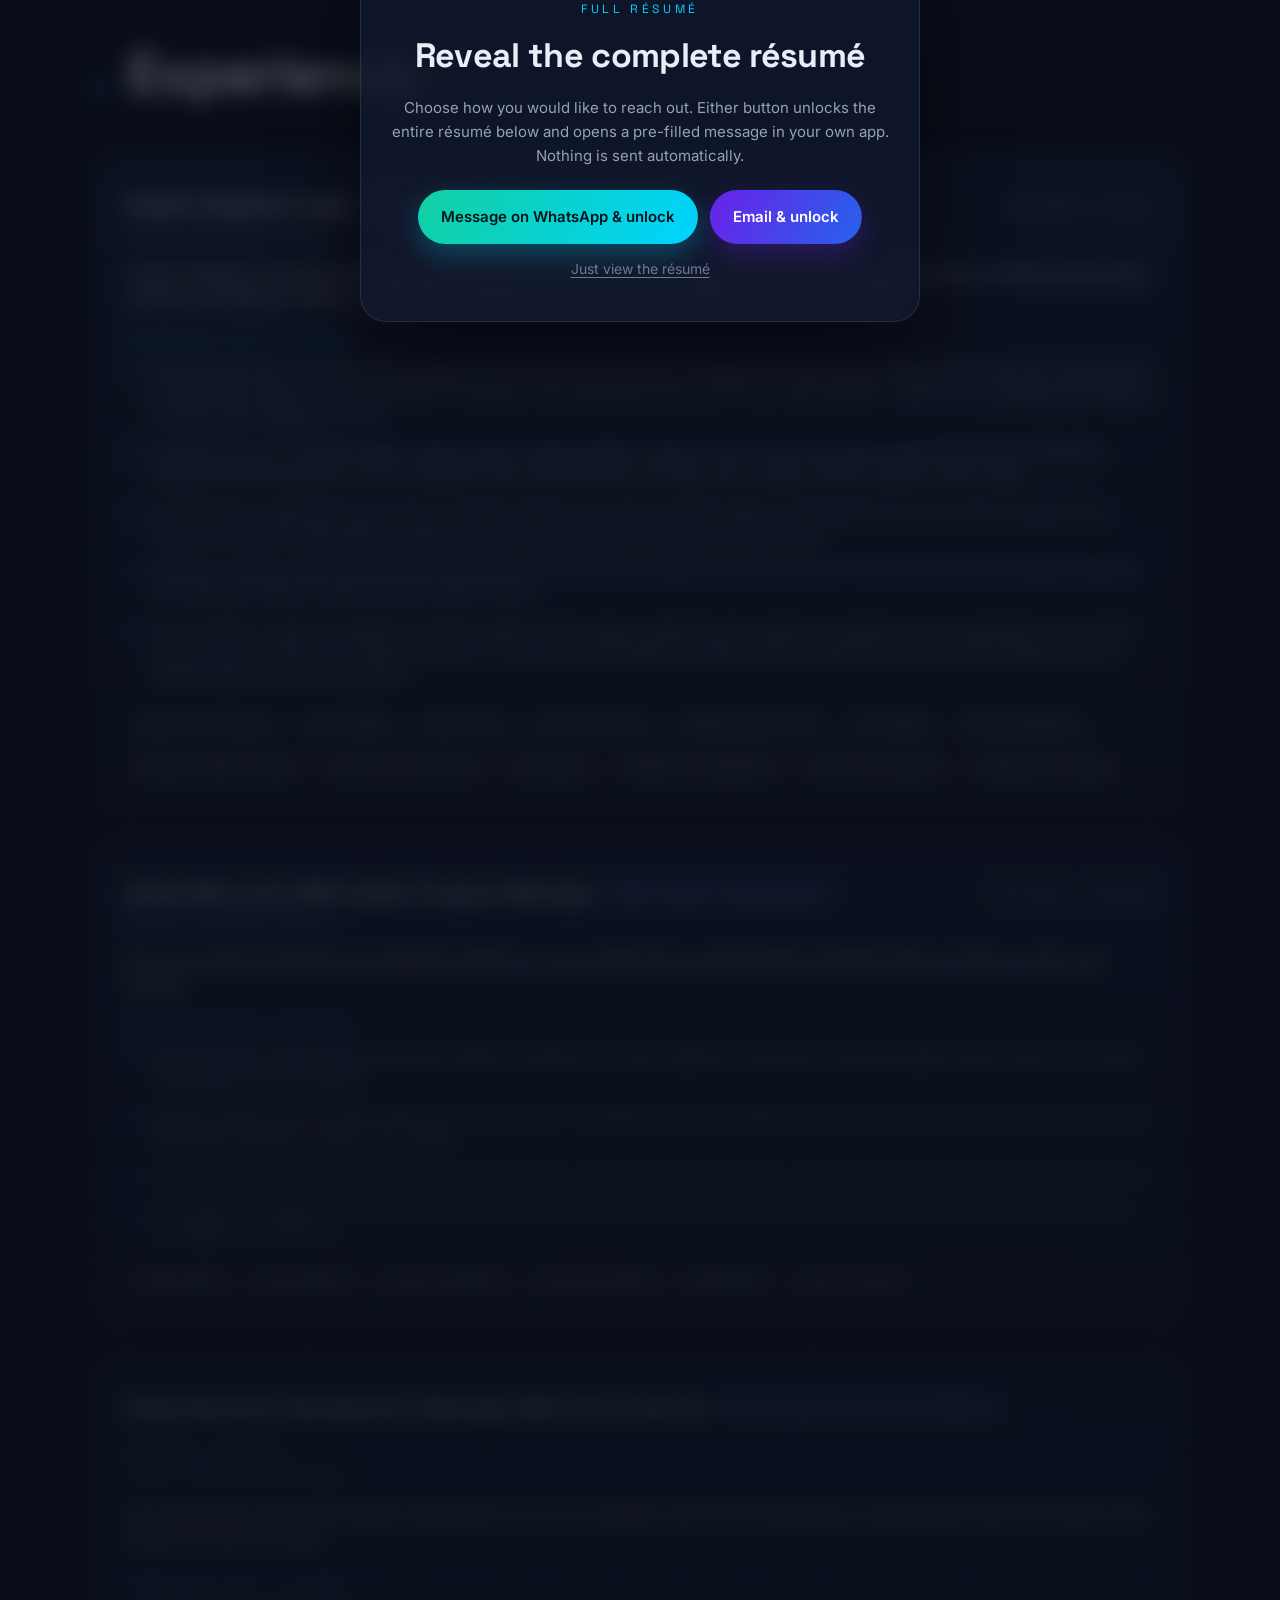
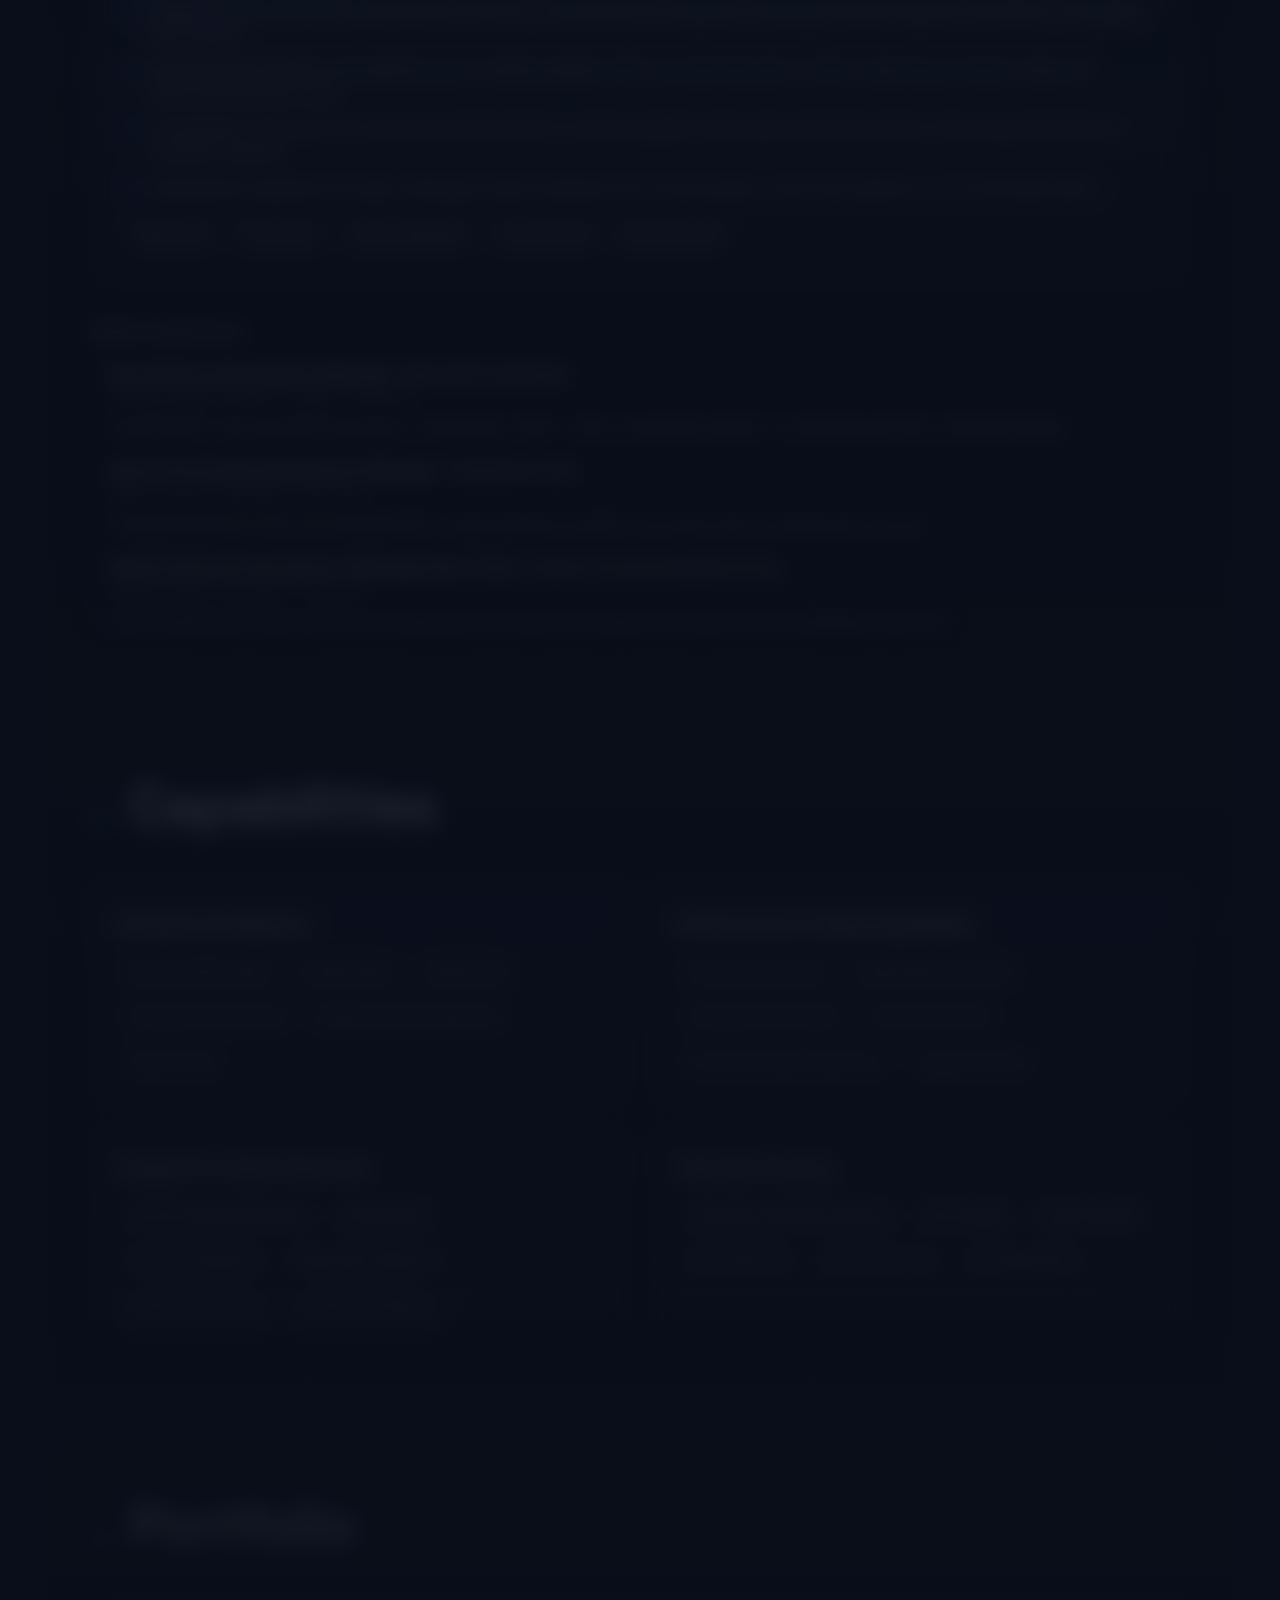
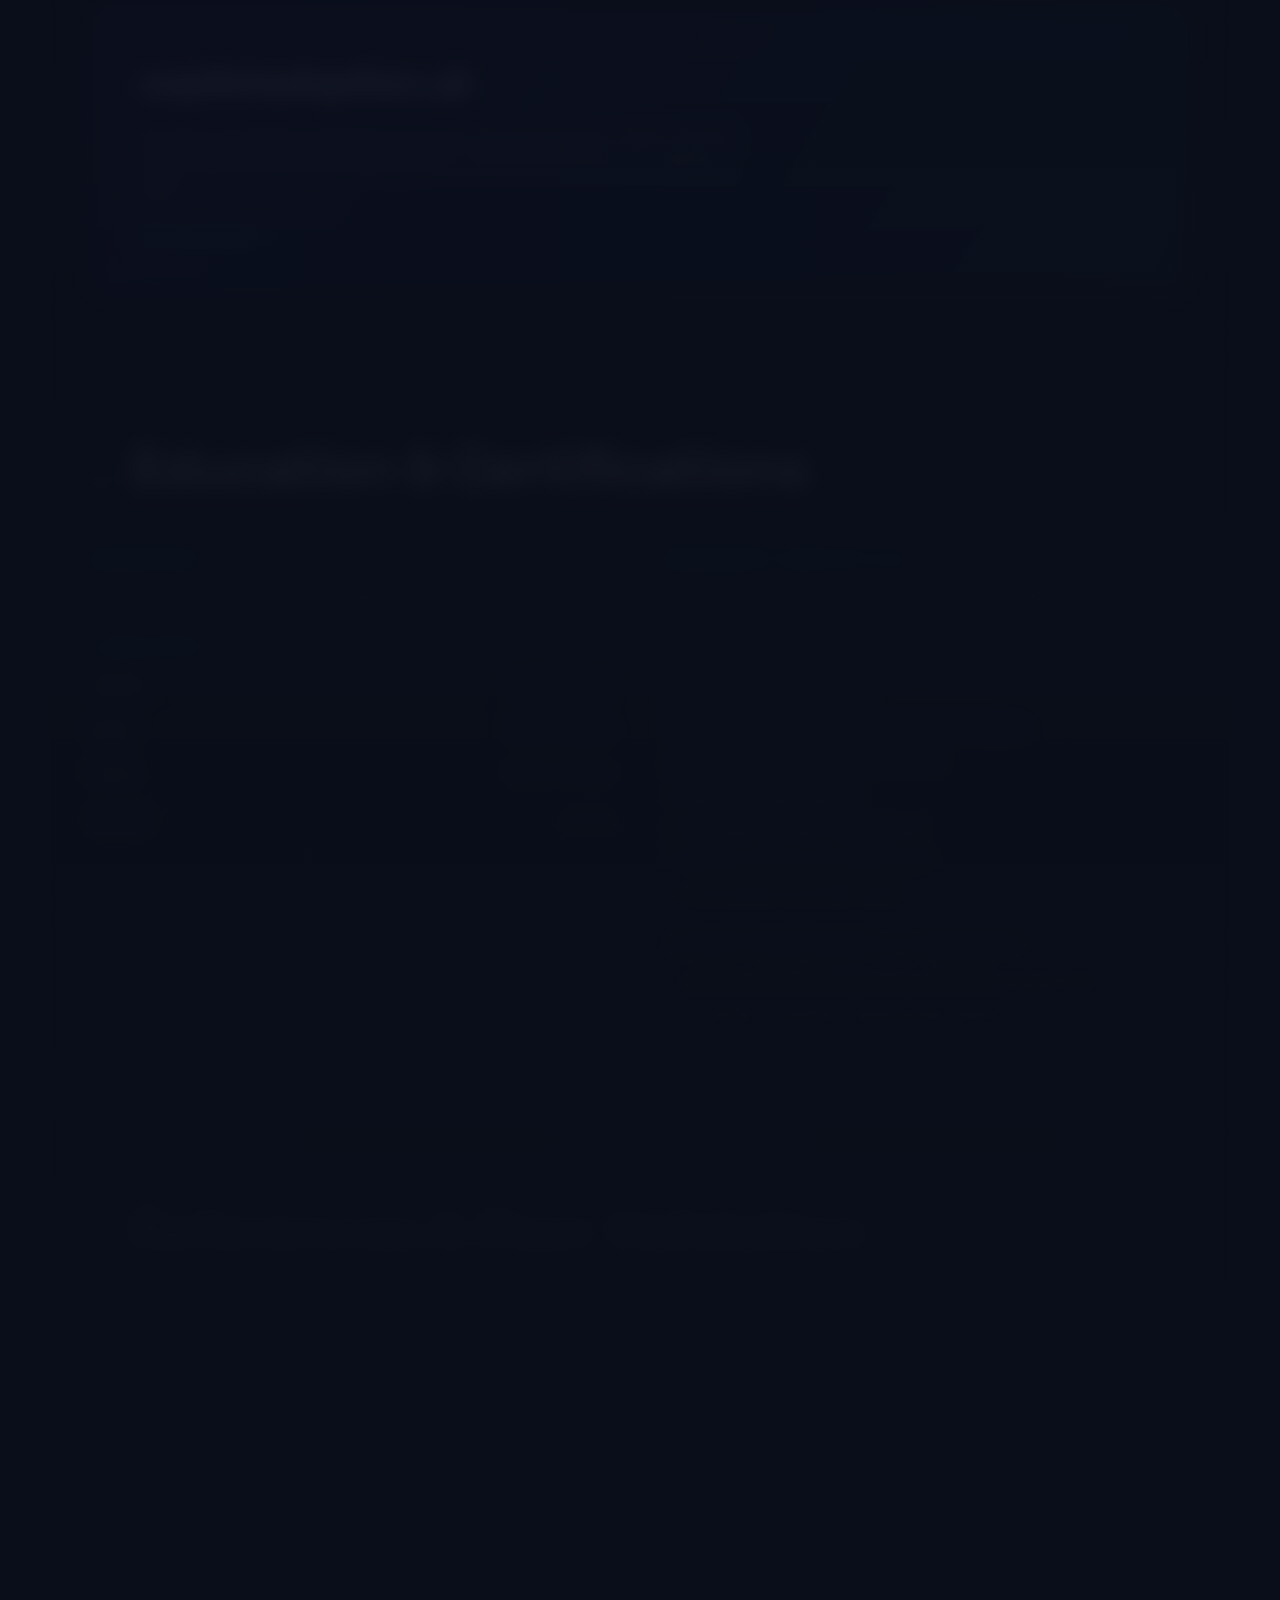
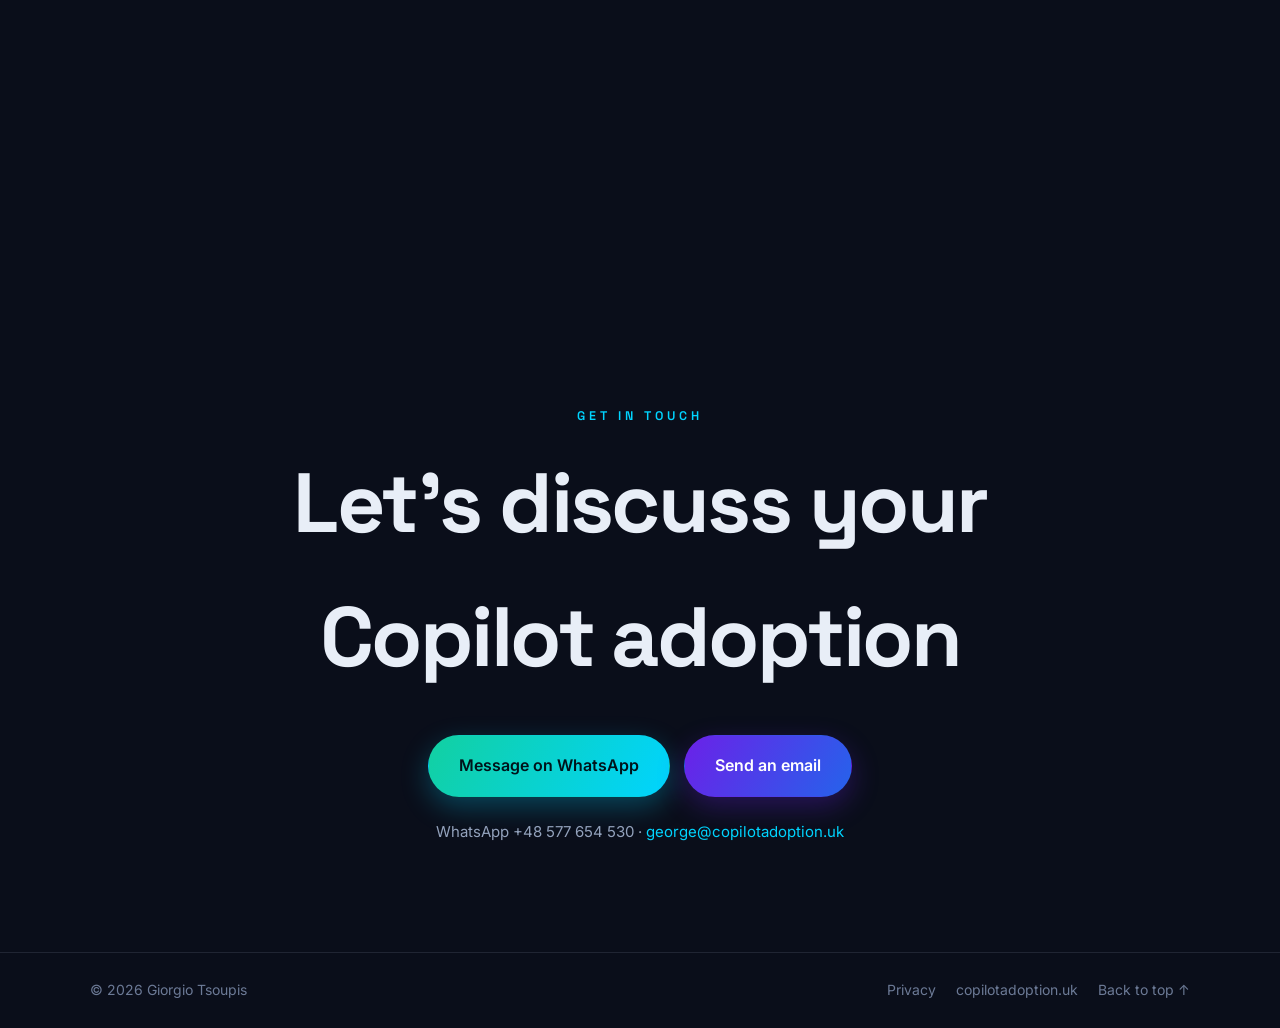
==== commit 69b32515: "Update index.html Changes to reflect client budget responsability" ====
--- a/Resume_Website/index.html
+++ b/Resume_Website/index.html
@@ -219,8 +219,8 @@
   <!-- METRICS: two animated CSS counters (replaces the four stat boxes) -->
   <section class="metrics metrics-duo" id="impactStats" aria-label="Key results">
     <div class="metric metric-impact" data-reveal>
-      <div class="metric-value impact-count impact-count-trained"><span class="impact-fallback">38,000+</span></div>
-      <div class="metric-label">Professionals Trained</div>
+      <div class="metric-value impact-count impact-count-trained"><span class="impact-fallback">$11.520.000</span></div>
+      <div class="metric-label">Annual AI Investment Responsability</div>
     </div>
     <div class="metric metric-impact" data-reveal>
       <div class="metric-value impact-count impact-count-saved"><span class="impact-fallback">2,721,600 hr</span></div>
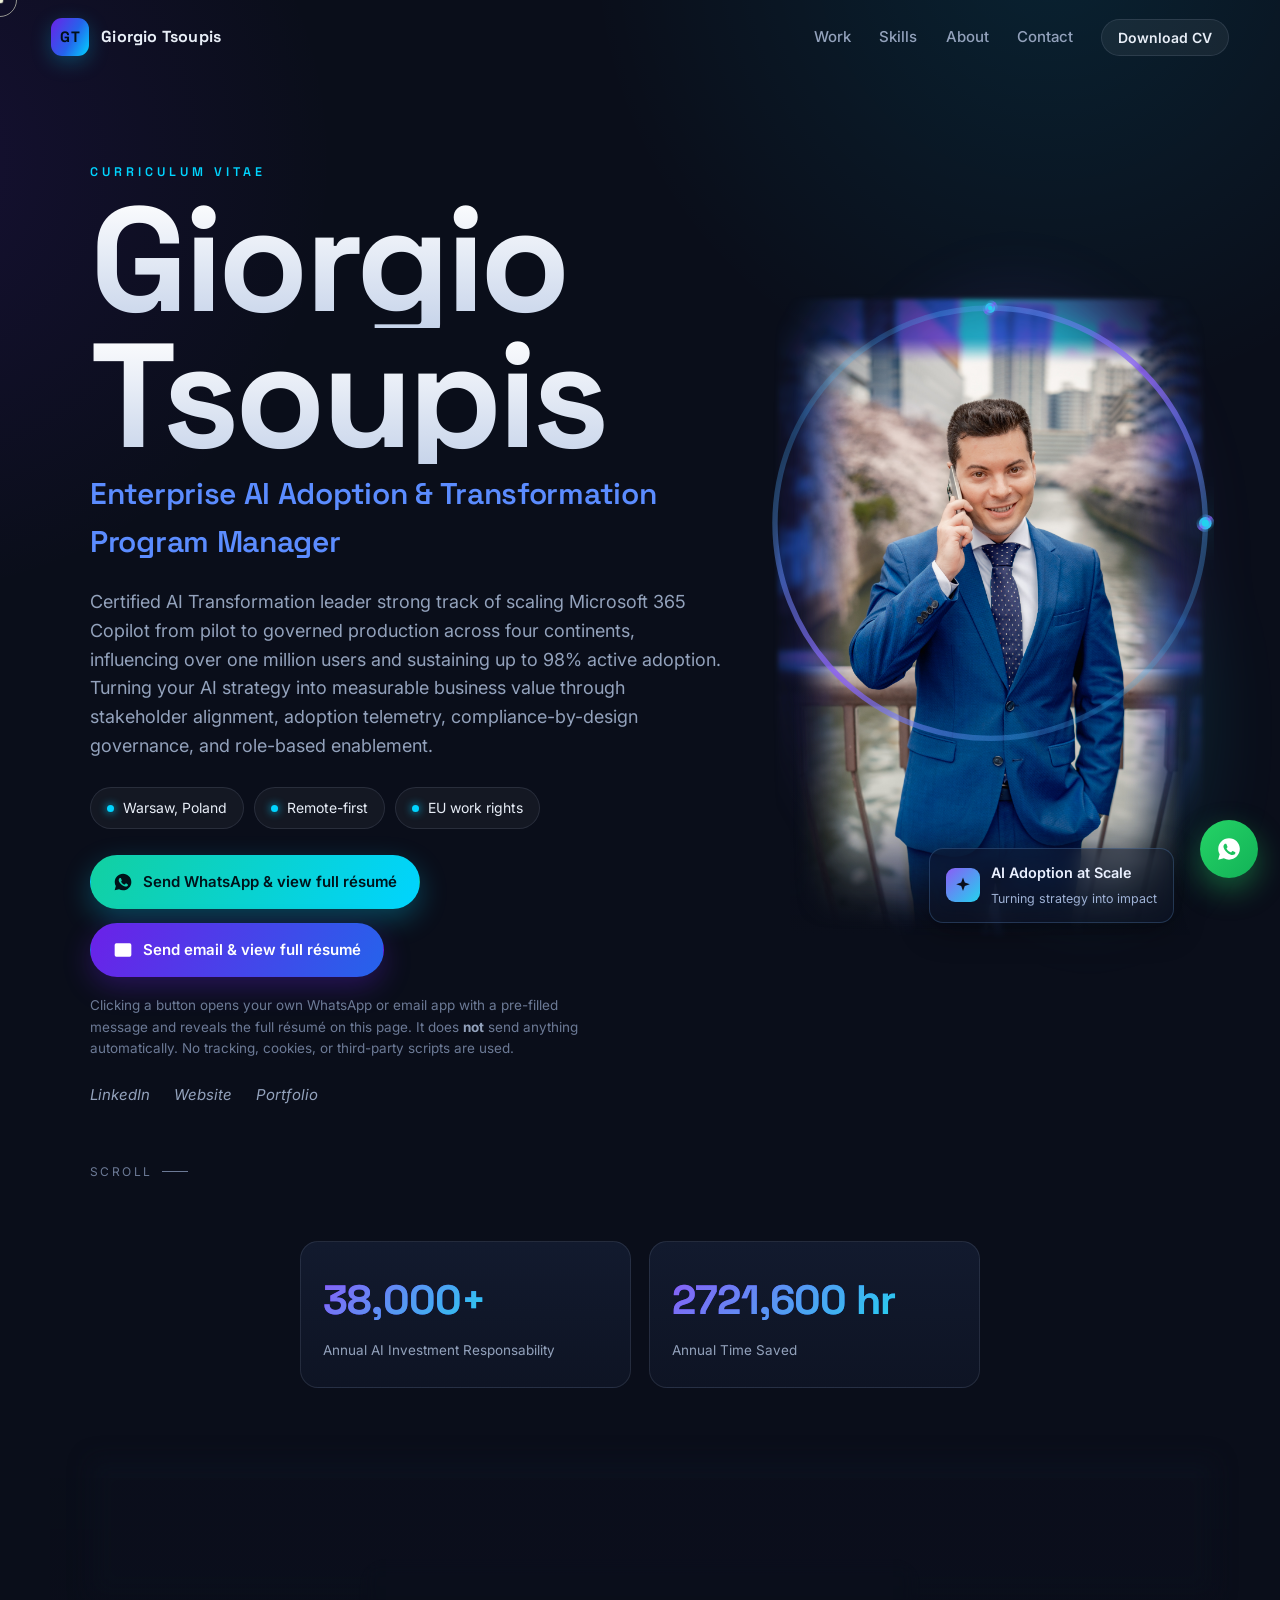
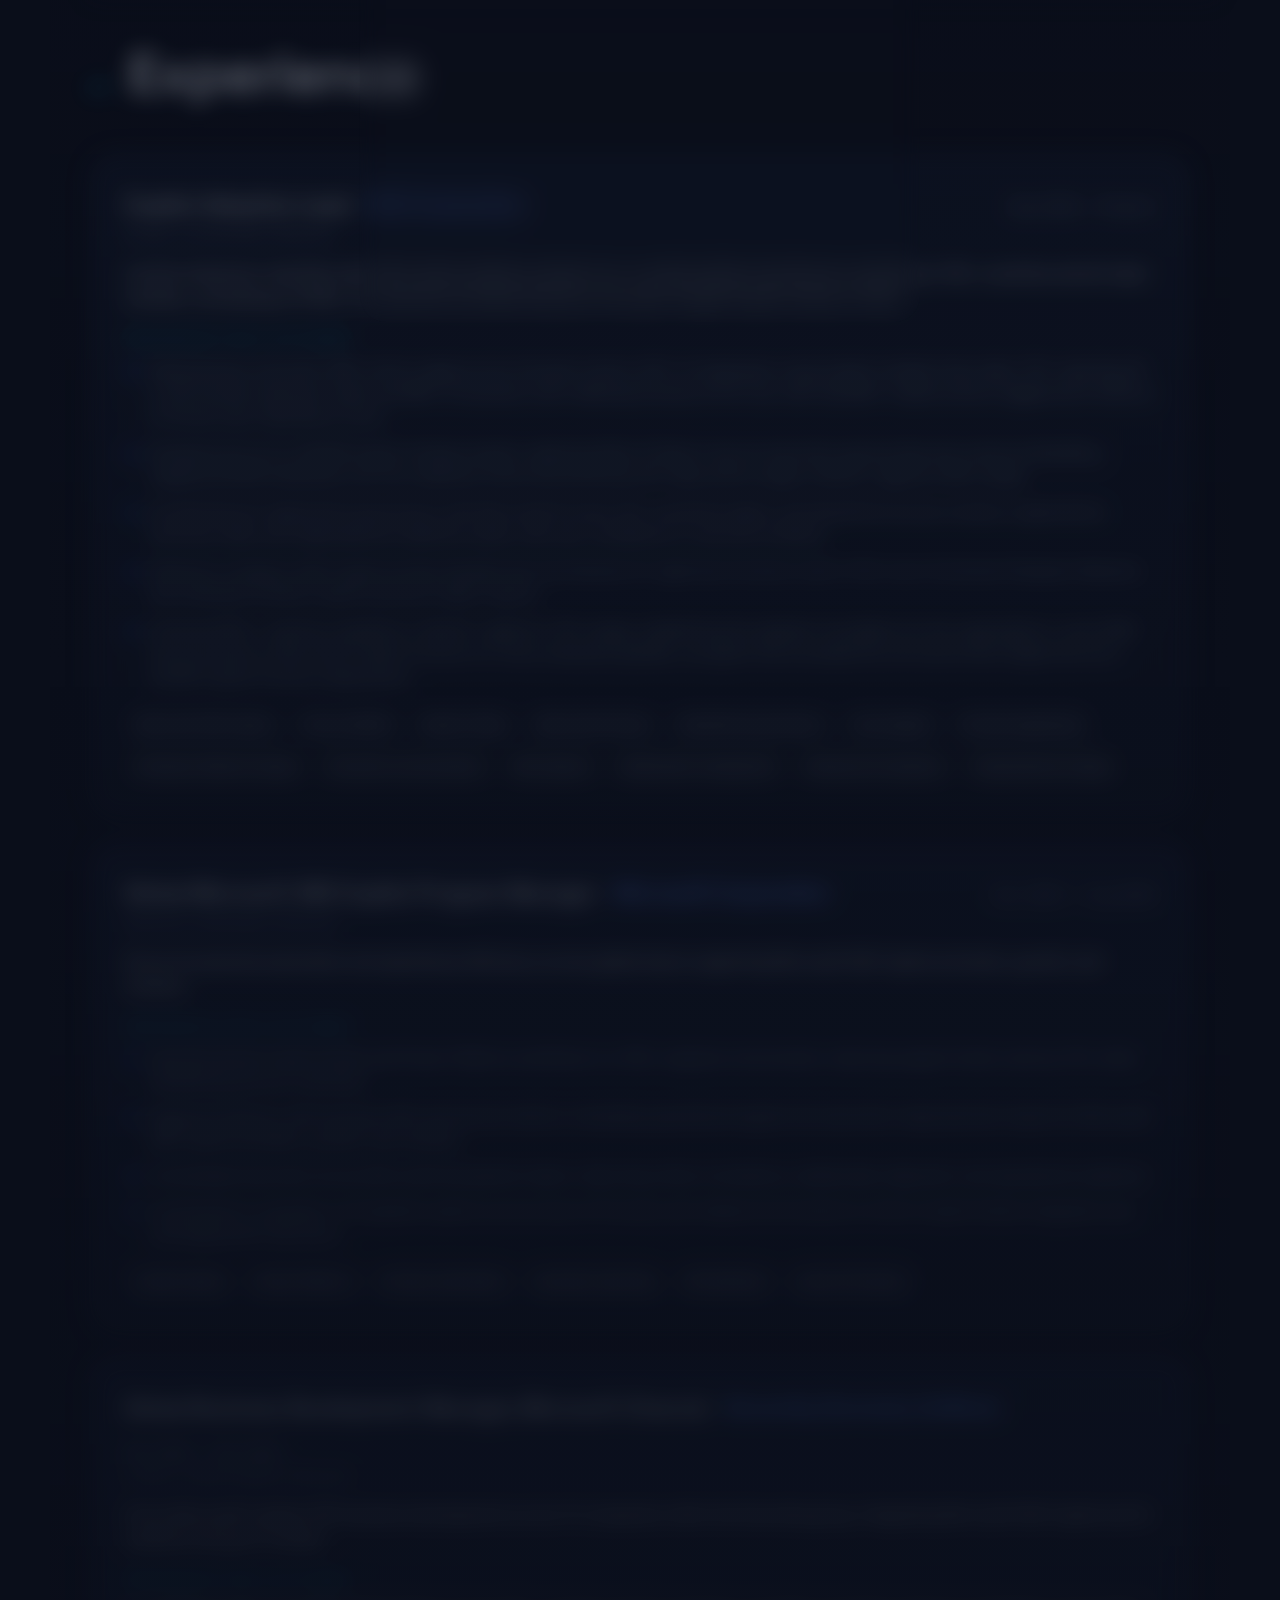
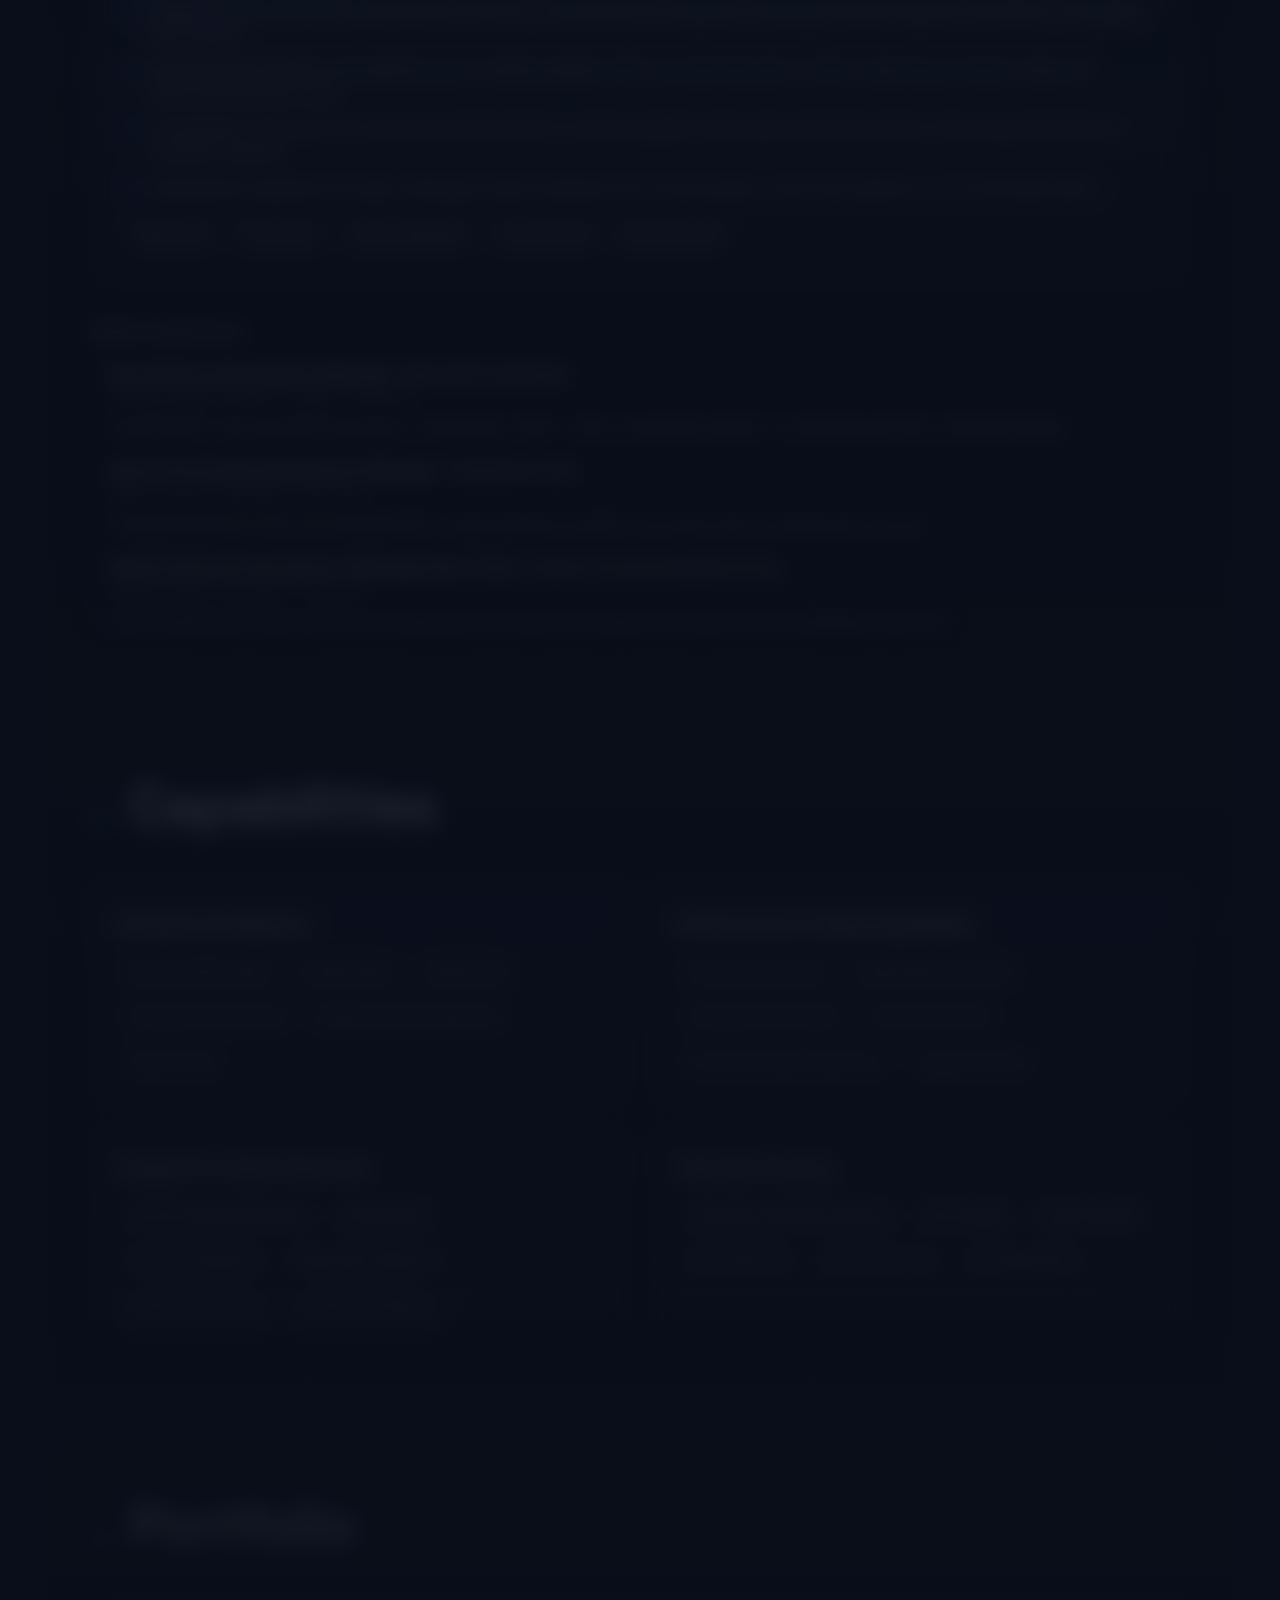
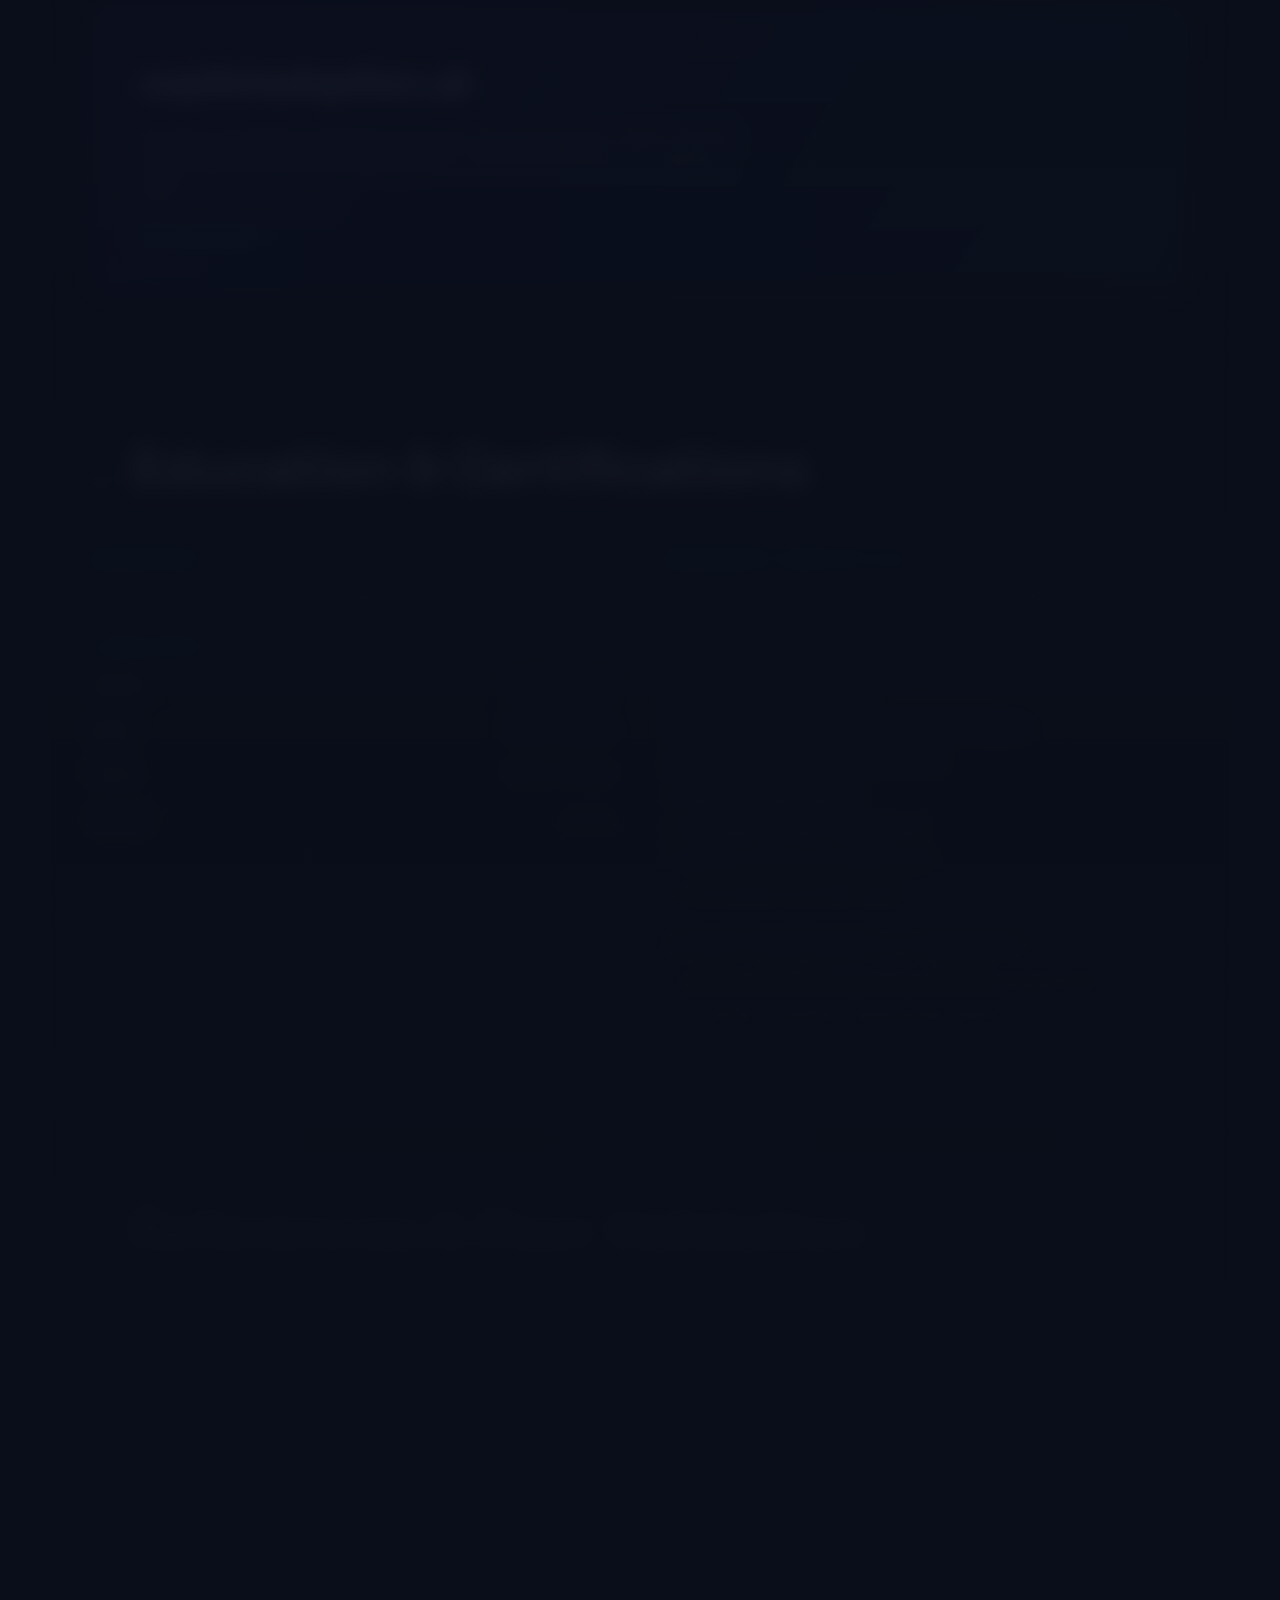
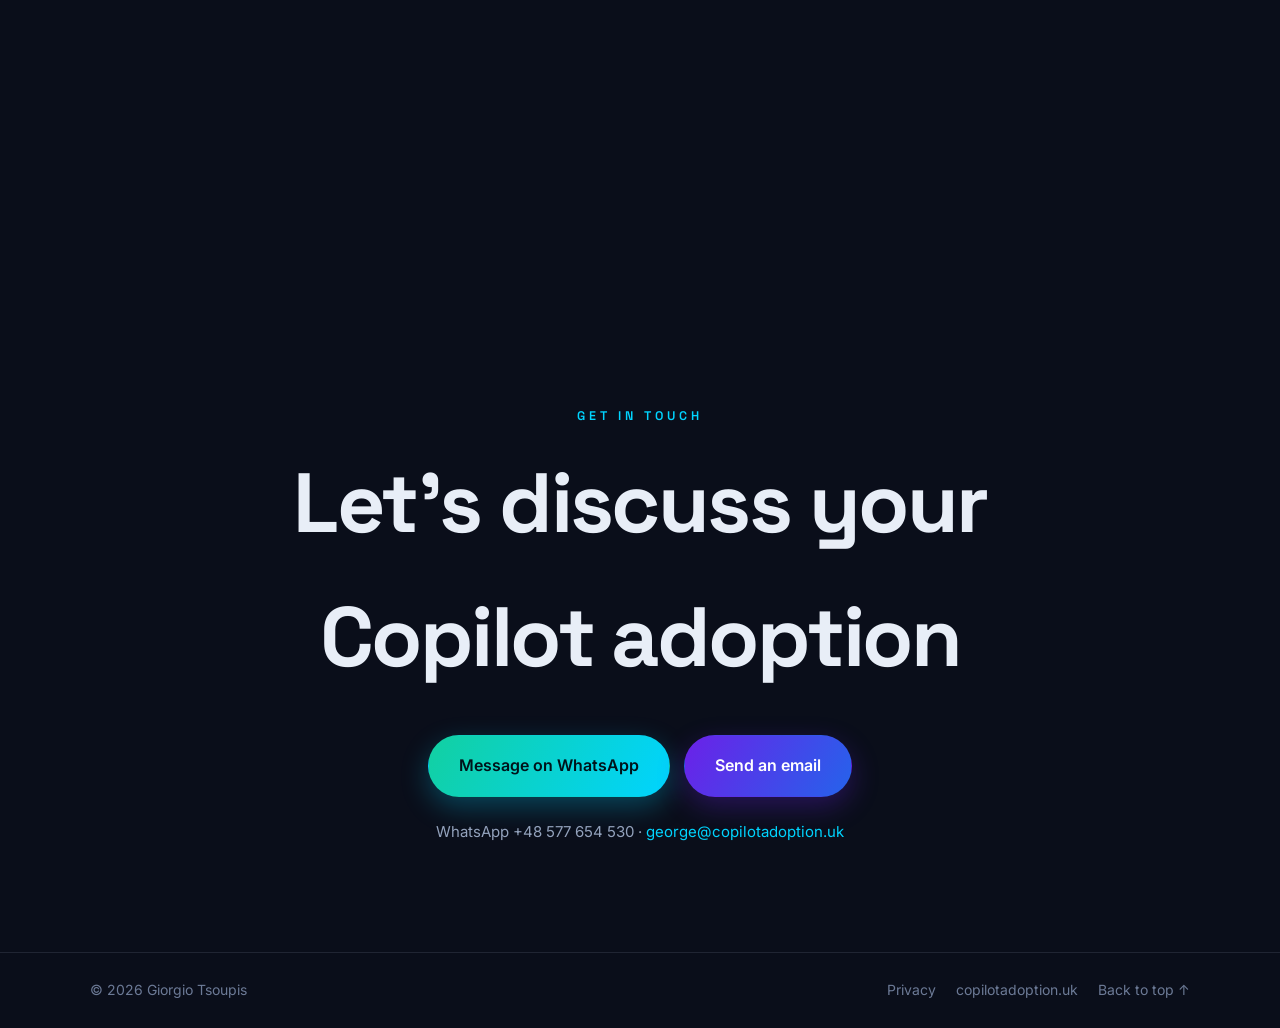
==== commit 38ee1c5e: "Update index.html correction on $ sign" ====
--- a/Resume_Website/index.html
+++ b/Resume_Website/index.html
@@ -219,7 +219,7 @@
   <!-- METRICS: two animated CSS counters (replaces the four stat boxes) -->
   <section class="metrics metrics-duo" id="impactStats" aria-label="Key results">
     <div class="metric metric-impact" data-reveal>
-      <div class="metric-value impact-count impact-count-trained"><span class="impact-fallback">$11.520.000</span></div>
+      <div class="metric-value impact-count impact-count-trained"><span class="impact-fallback">$11.15M</span></div>
       <div class="metric-label">Annual AI Investment Responsability</div>
     </div>
     <div class="metric metric-impact" data-reveal>
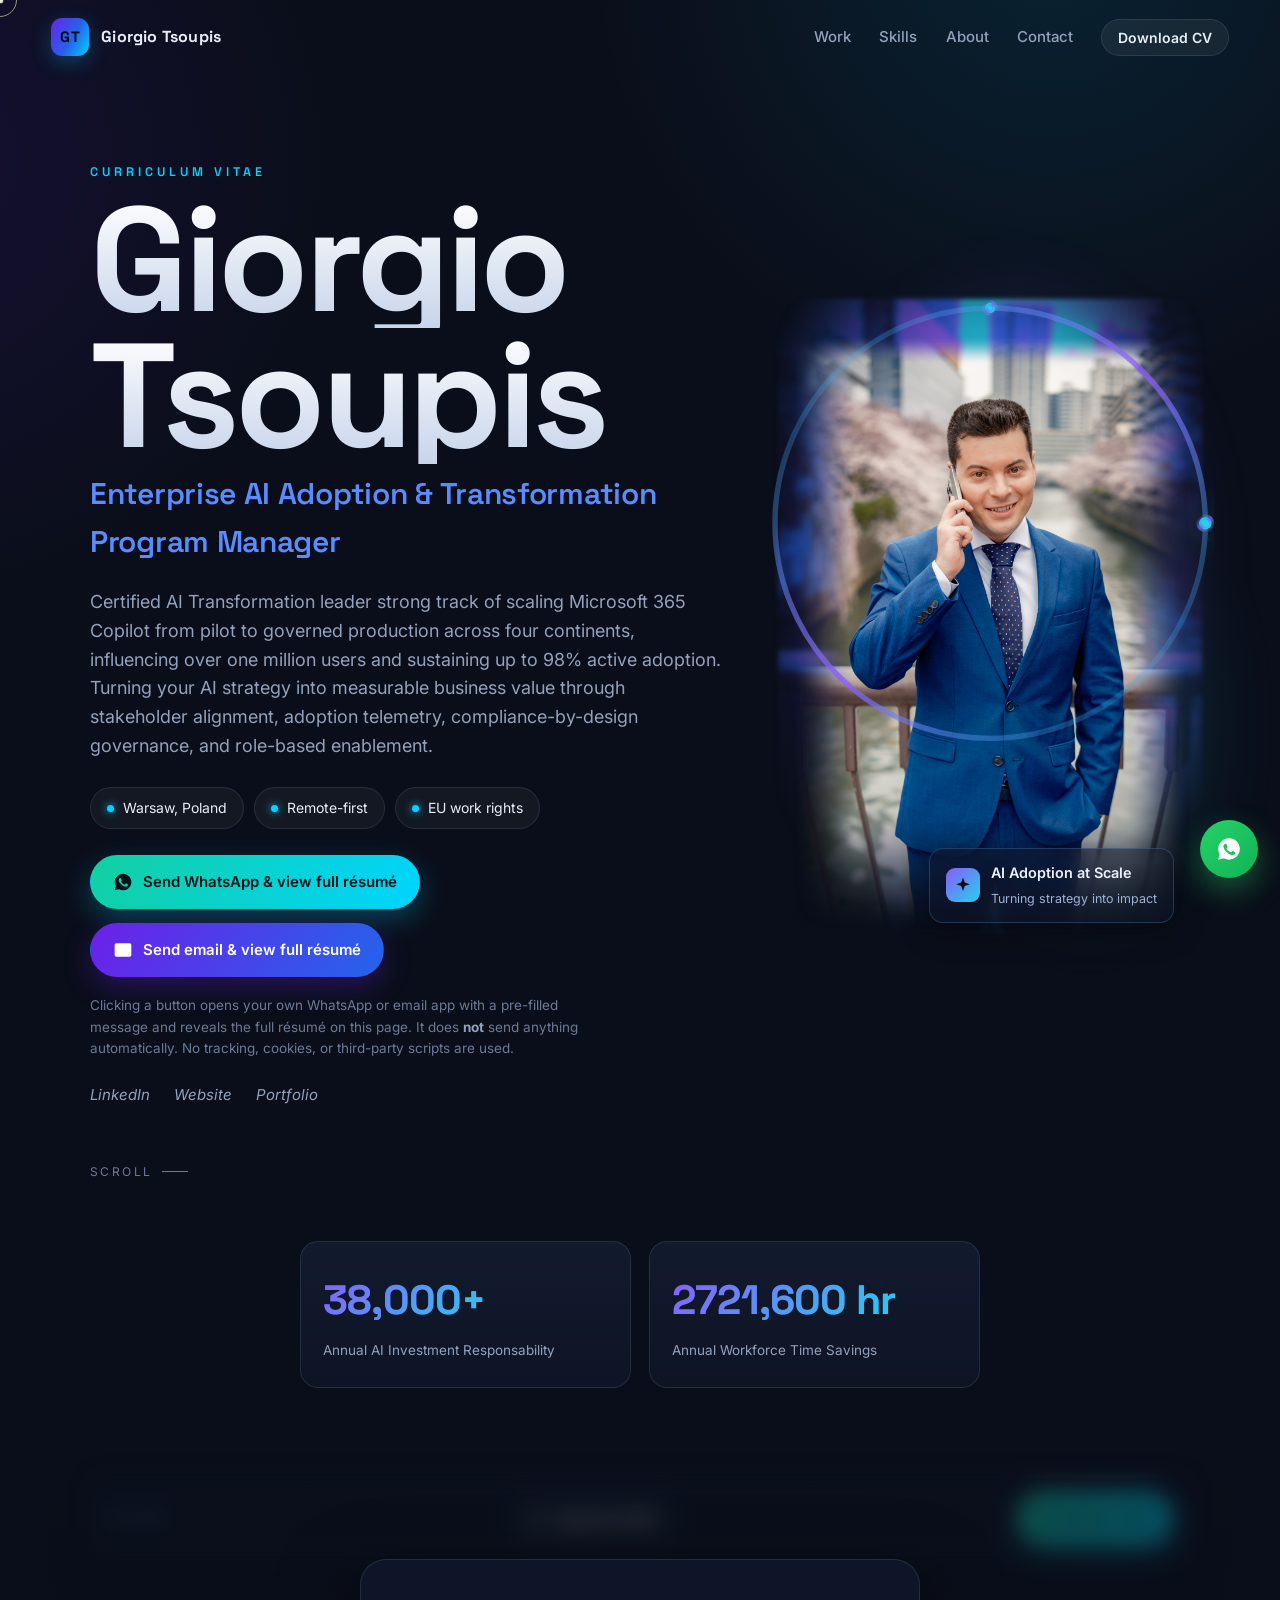
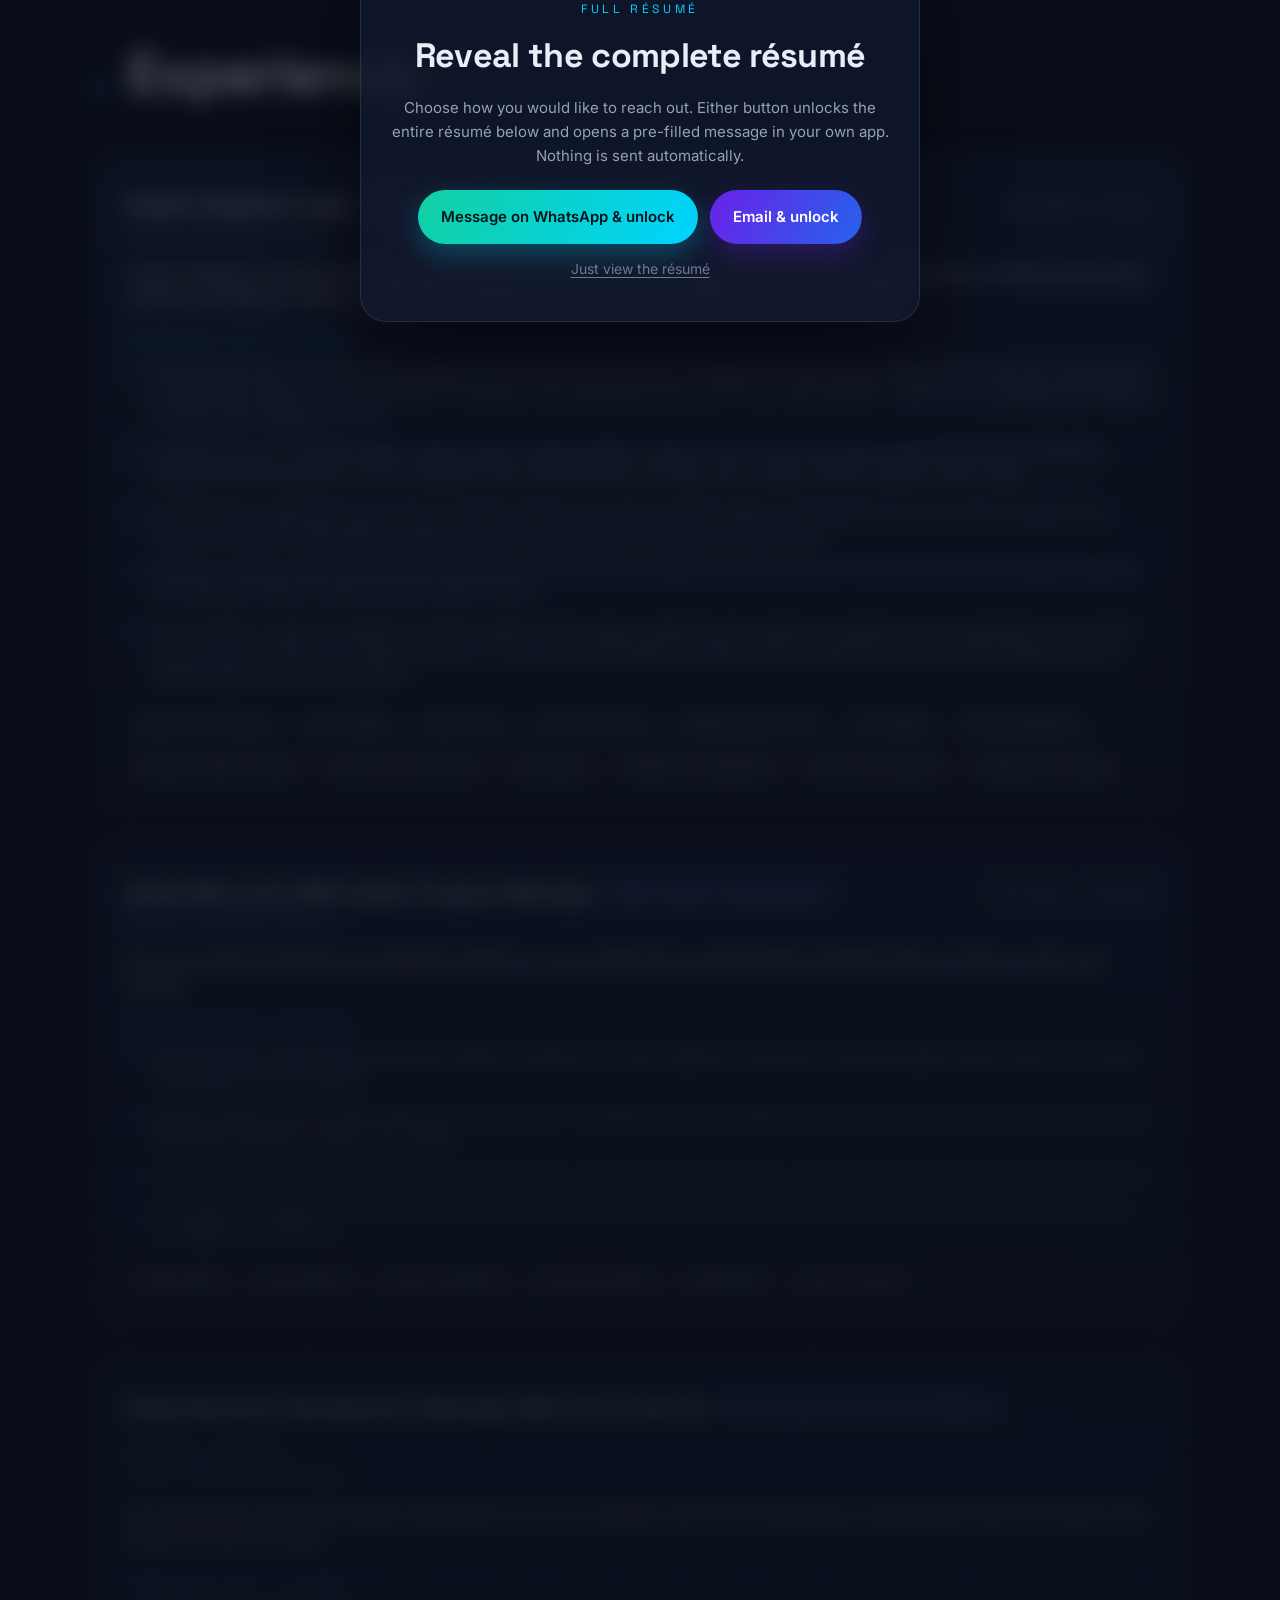
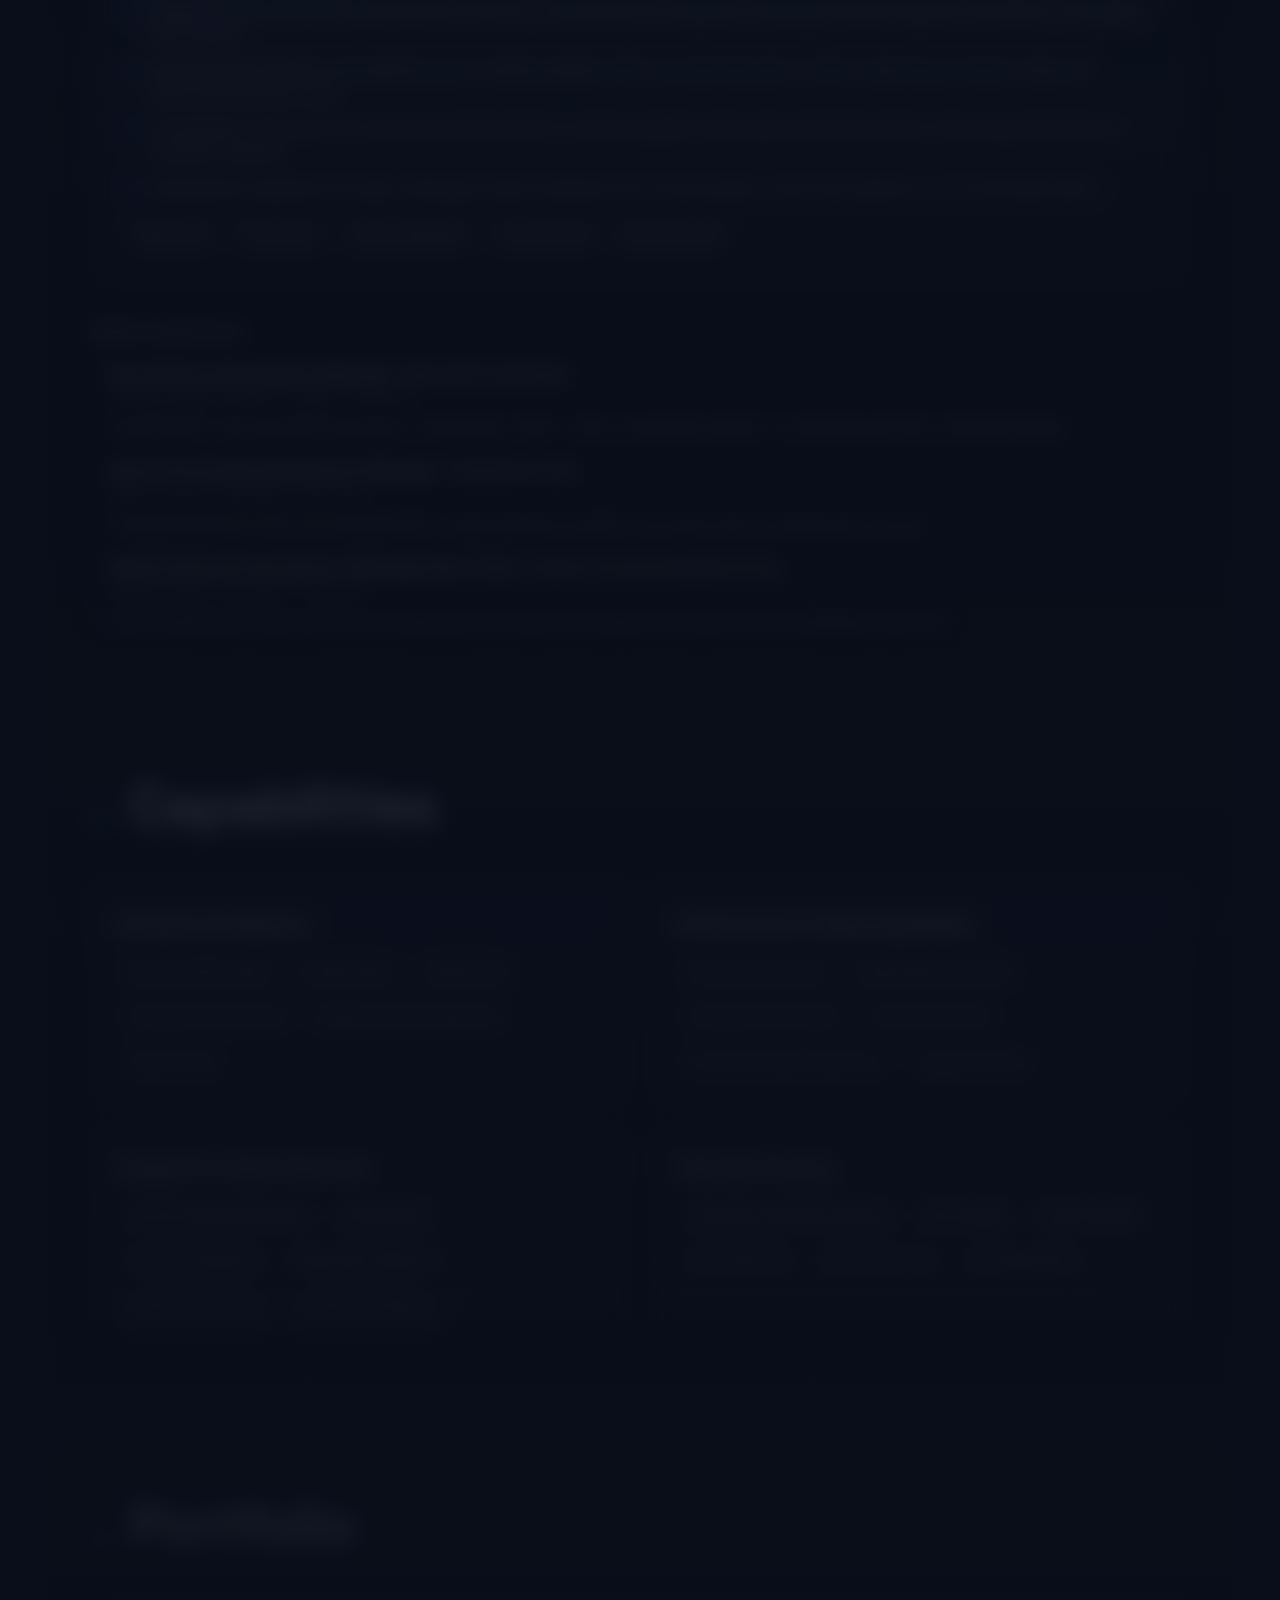
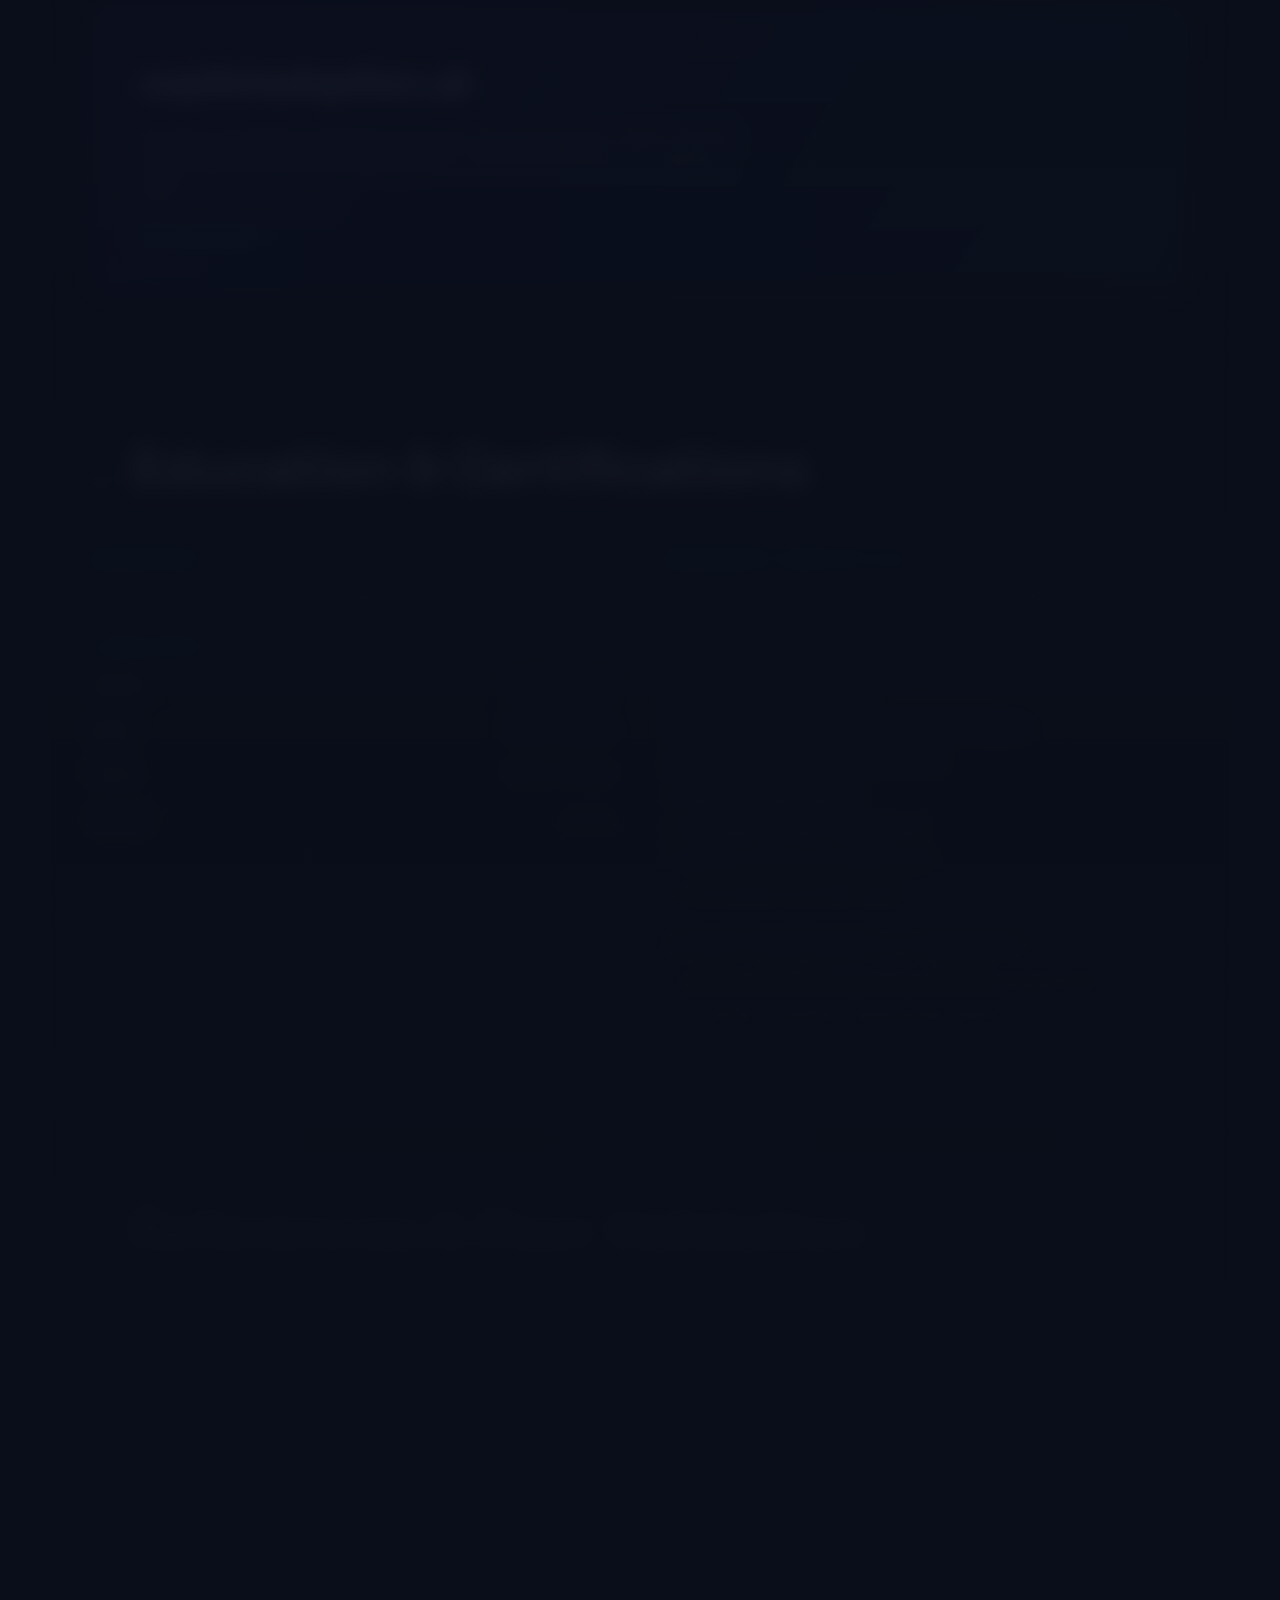
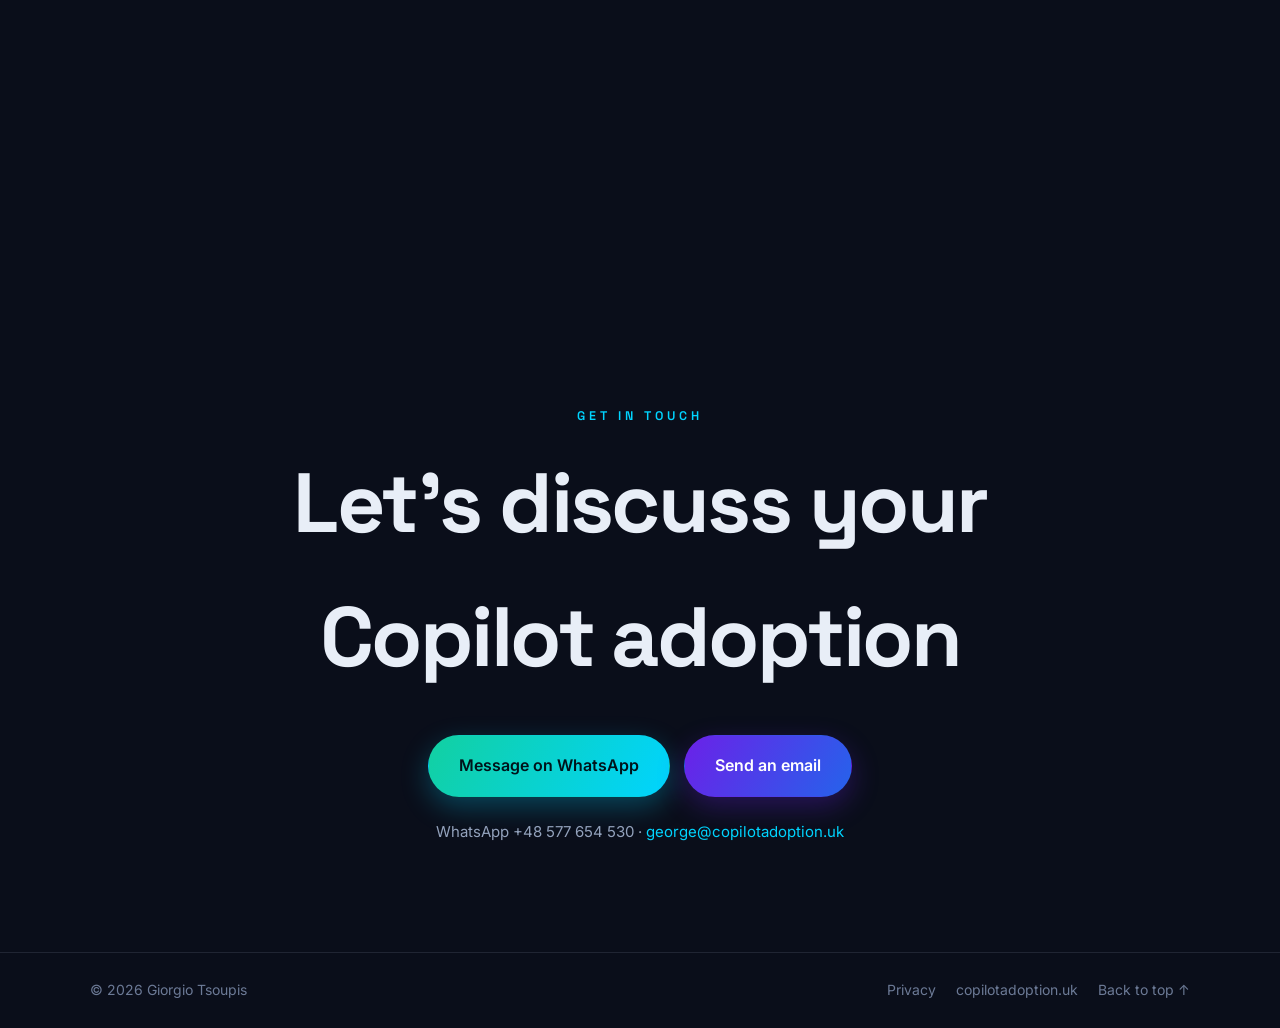
==== commit fd014b7d: "Update index.html corrected time savings" ====
--- a/Resume_Website/index.html
+++ b/Resume_Website/index.html
@@ -224,7 +224,7 @@
     </div>
     <div class="metric metric-impact" data-reveal>
       <div class="metric-value impact-count impact-count-saved"><span class="impact-fallback">2,721,600 hr</span></div>
-      <div class="metric-label">Annual Time Saved</div>
+      <div class="metric-label">Annual Workforce Time Savings</div>
     </div>
   </section>
 
